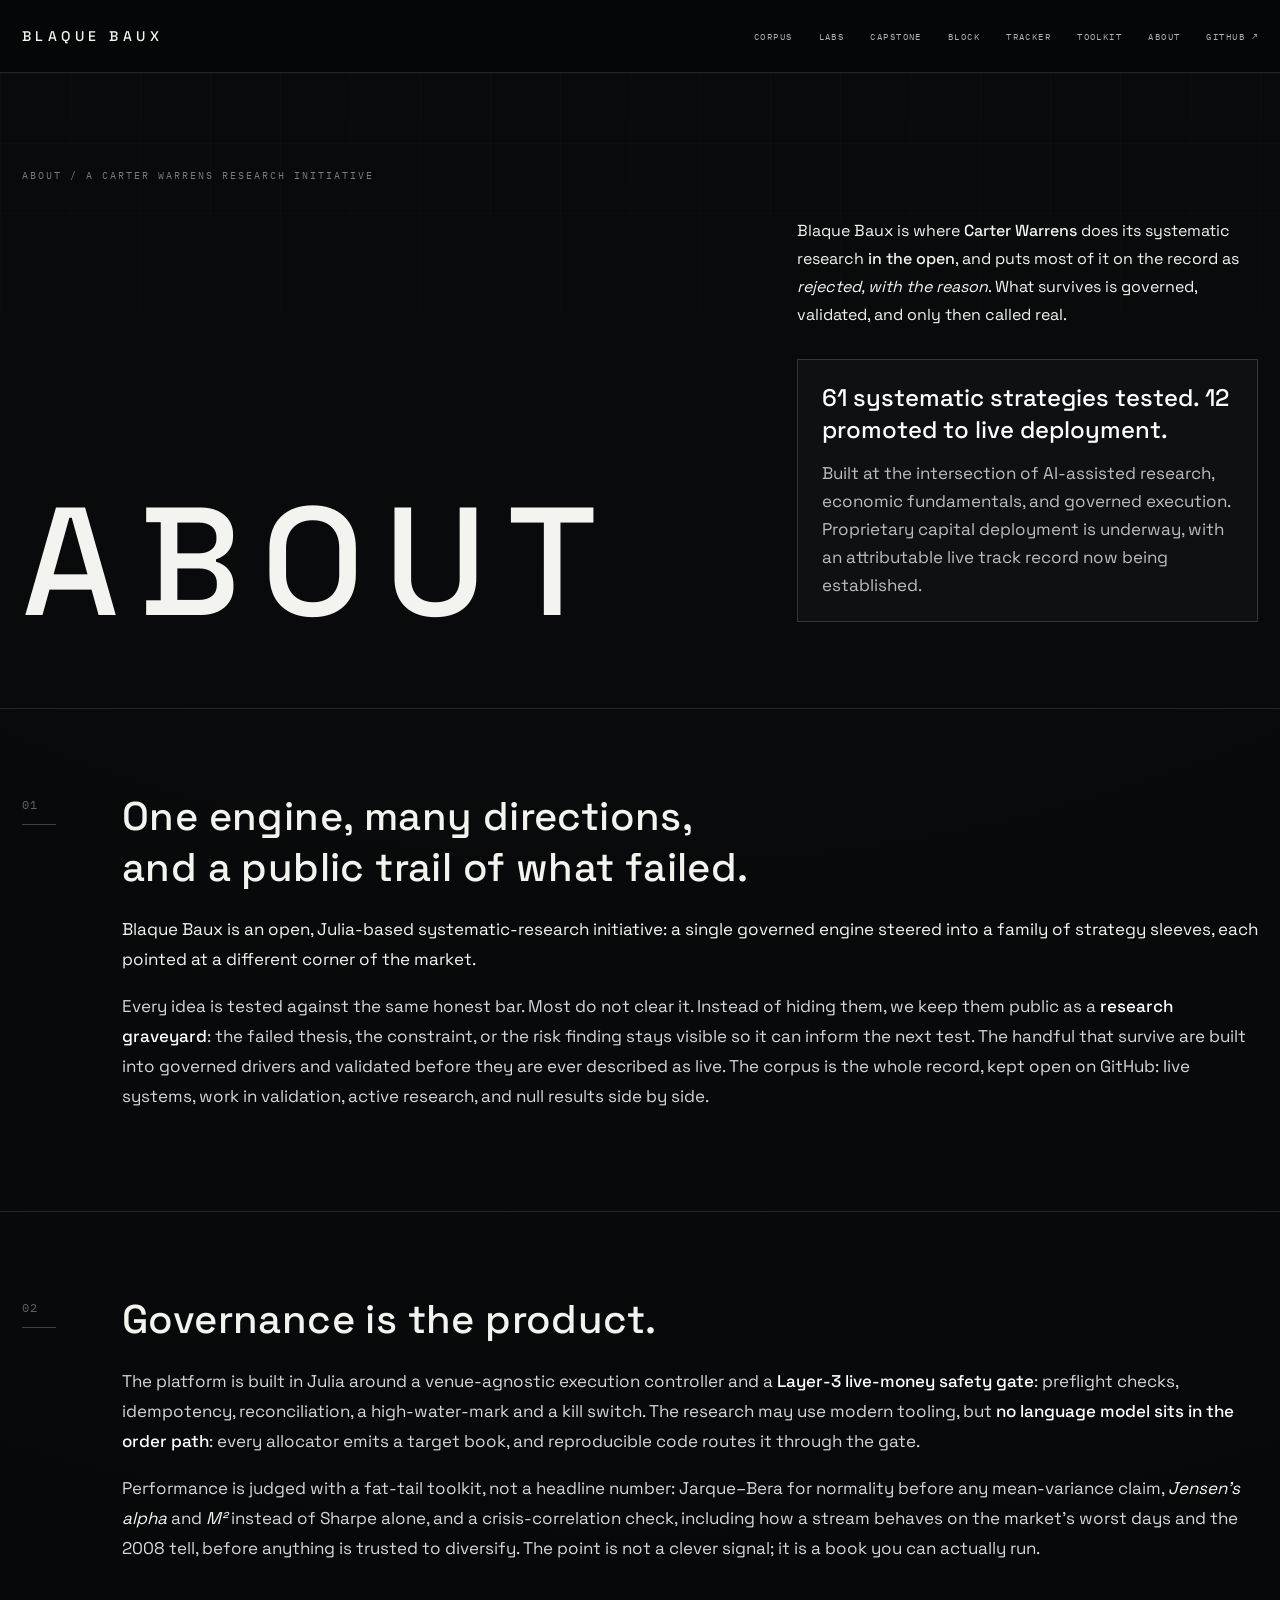
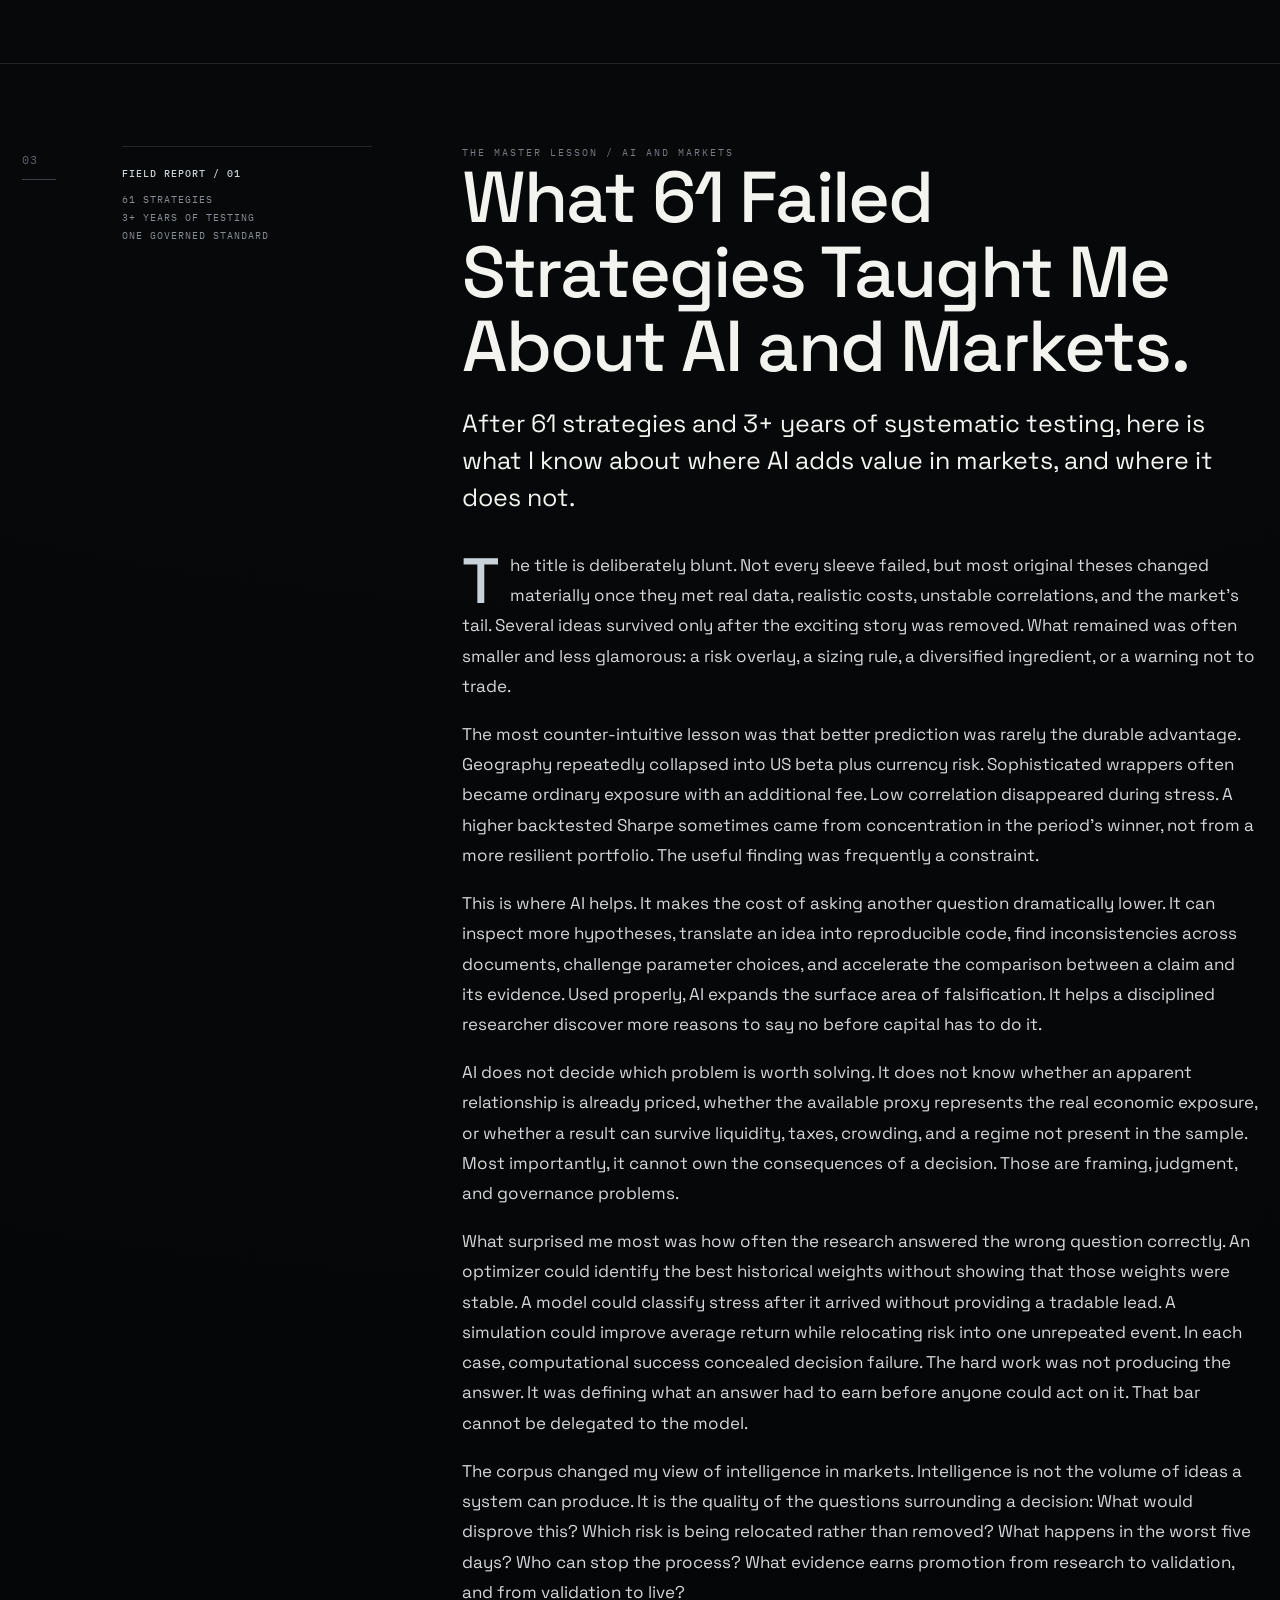
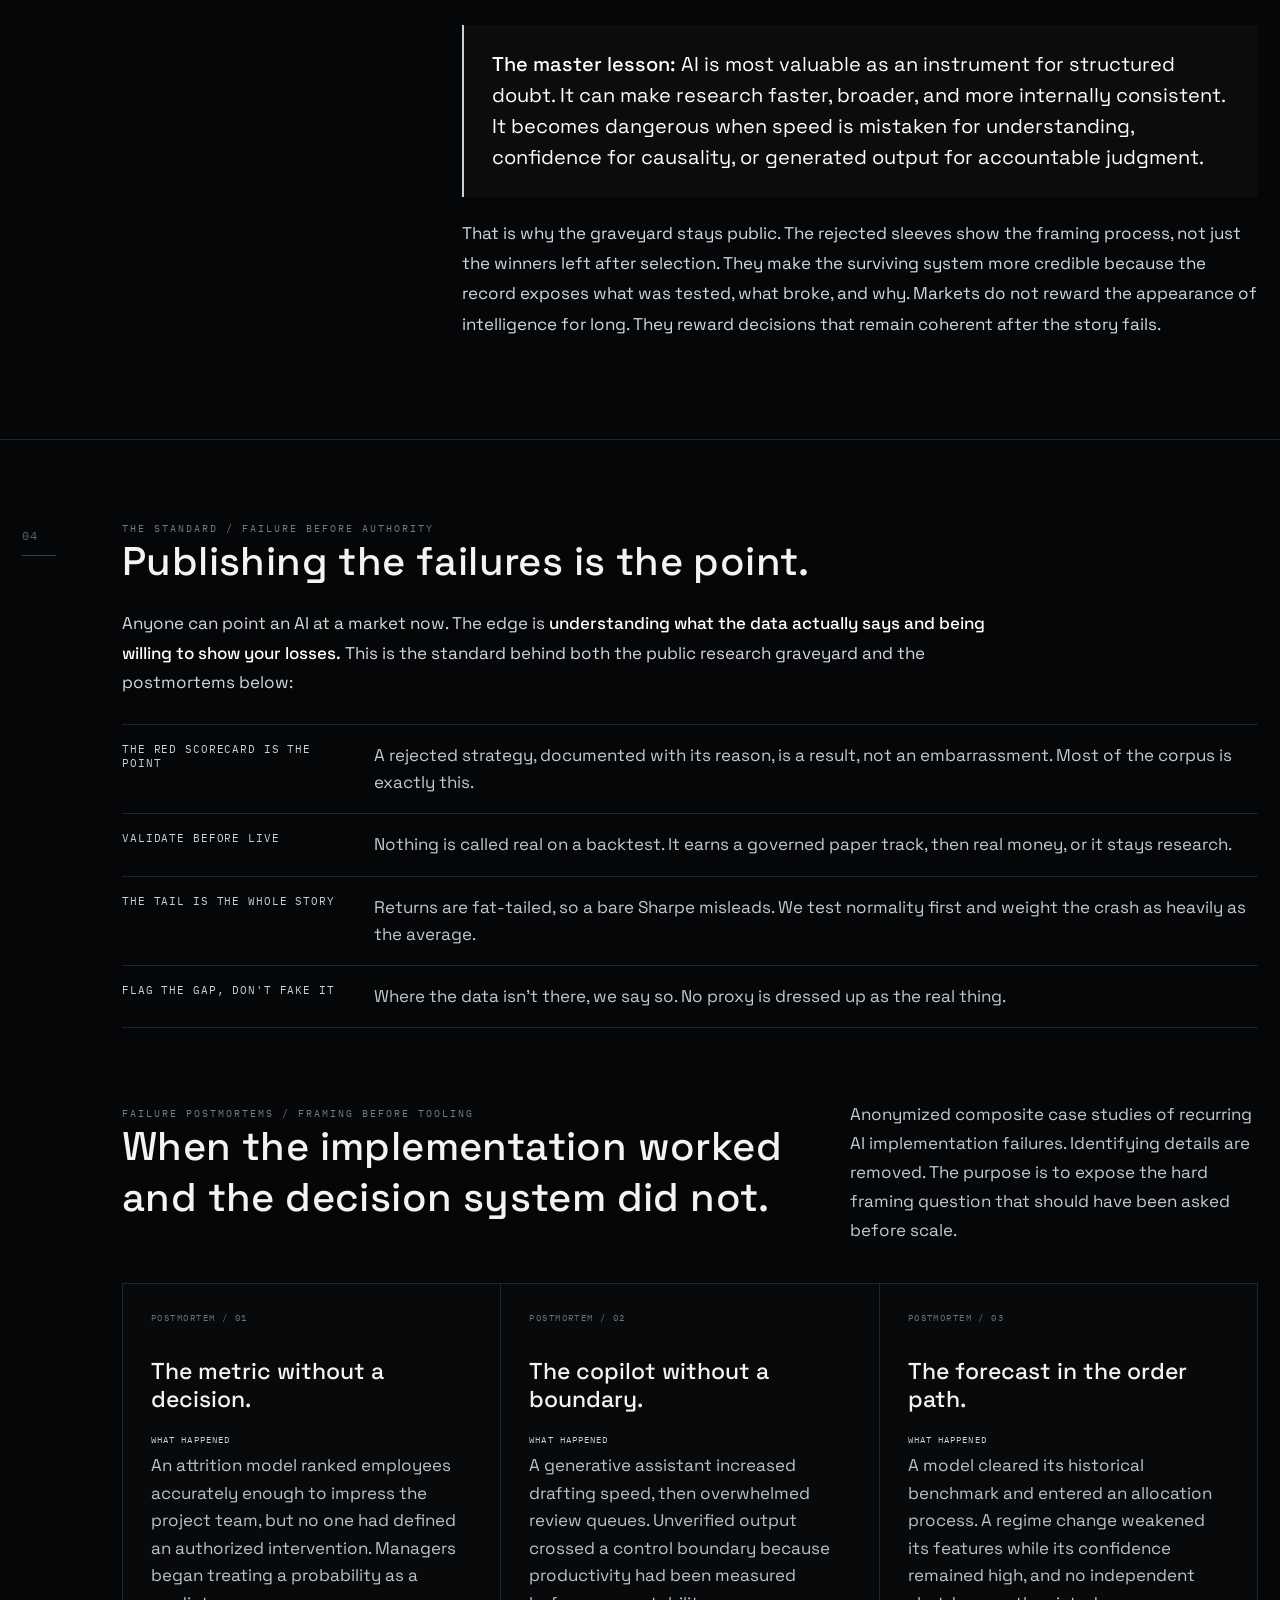
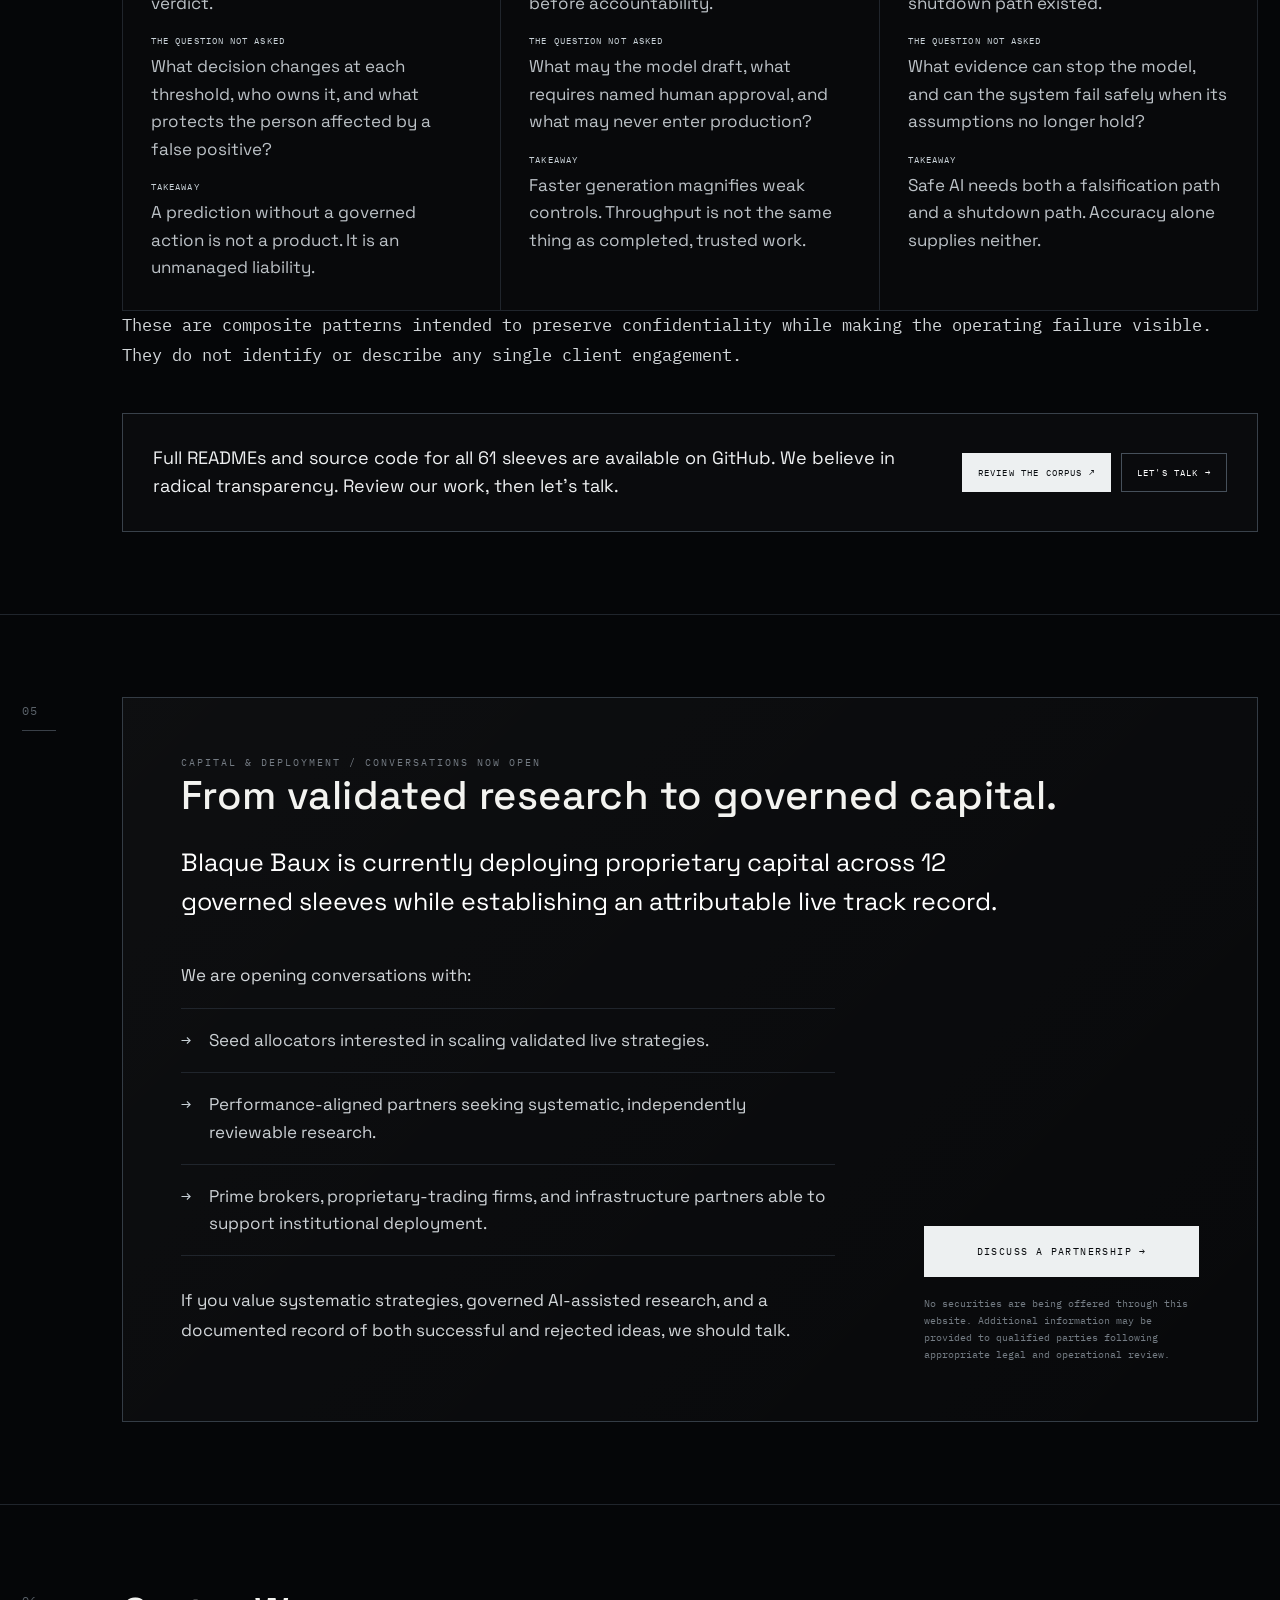
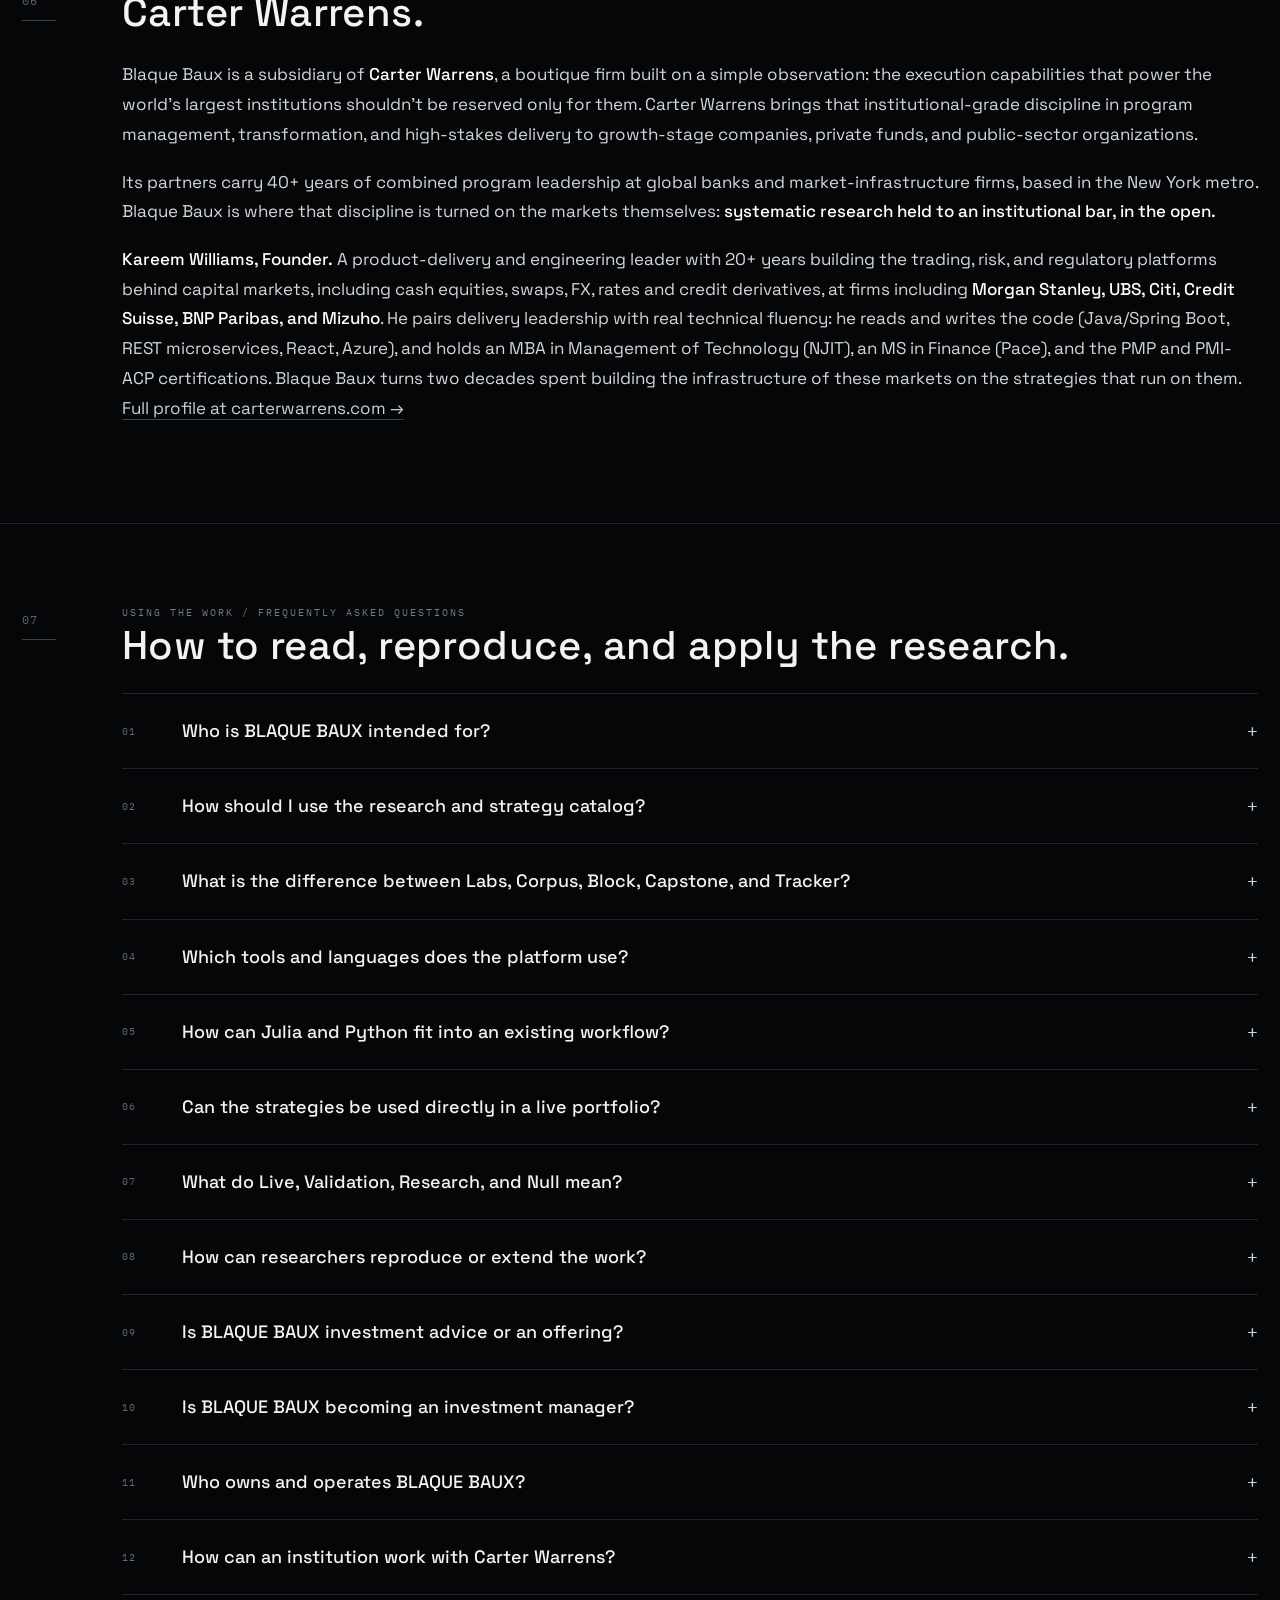
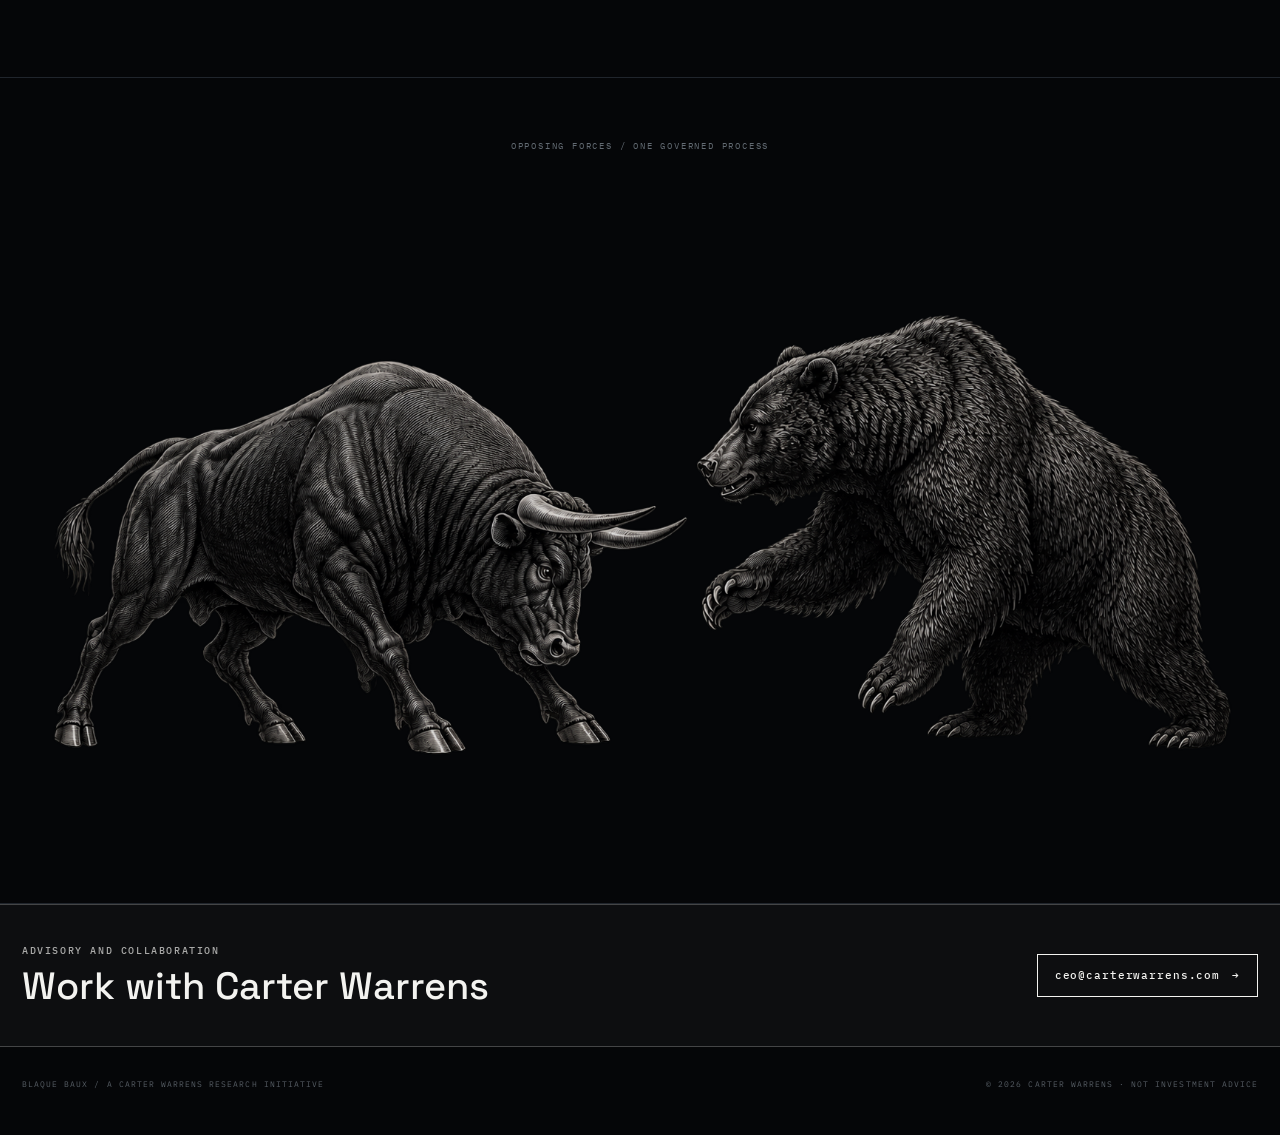
==== about/index.html @ e94e5d99 "toolkit: dedicated /toolkit/ page + nav, sitemap, llms entry Gives the governed validation toolkit a" ====
<!doctype html>
<html lang="en">
<head>
<meta charset="utf-8">
<meta name="viewport" content="width=device-width, initial-scale=1">
<title>About BLAQUE BAUX: Carter Warrens</title>
<link rel="canonical" href="https://www.blaquebaux.com/about/">
<link rel="icon" href="/favicon.svg" type="image/svg+xml">
<meta name="description" content="Blaque Baux is Carter Warrens' open systematic-research initiative: 61 strategies tested, 12 promoted to live deployment, governed execution, and public failure analysis.">
<meta name="author" content="Carter Warrens">
<meta property="og:title" content="About BLAQUE BAUX: Carter Warrens">
<meta property="og:description" content="Open systematic research, governed execution, and the discipline of publishing what didn't work.">
<meta property="og:type" content="website">
<meta property="og:url" content="https://www.blaquebaux.com/about/">
<meta property="og:image" content="https://www.blaquebaux.com/assets/blaque-baux-social.png">
<meta name="theme-color" content="#050608">
<script type="application/ld+json">
{
  "@context": "https://schema.org",
  "@type": "FAQPage",
  "mainEntity": [
    {
      "@type": "Question",
      "name": "Who is BLAQUE BAUX intended for?",
      "acceptedAnswer": {"@type": "Answer", "text": "BLAQUE BAUX is built for researchers, quantitative developers, portfolio and risk professionals, students, family offices, asset managers, private-equity teams, hedge funds, and serious independent investors who want to study how systematic strategies are constructed, tested, rejected, governed, and monitored."}
    },
    {
      "@type": "Question",
      "name": "How should I use the research and strategy catalog?",
      "acceptedAnswer": {"@type": "Answer", "text": "Use the site as a research map rather than a menu of trade recommendations. Begin with the thesis and assumptions, inspect the implementation and evidence, review the risk and failure conditions, and reproduce the result independently before adapting anything to your own constraints."}
    },
    {
      "@type": "Question",
      "name": "What is the difference between Labs, Corpus, Block, Capstone, and Tracker?",
      "acceptedAnswer": {"@type": "Answer", "text": "Labs presents interactive studies. Corpus is the complete research record, including live, validation, active research, and null results. Block is the derivatives strategy reference. Capstone studies portfolio construction and variations above the individual sleeves. Tracker shows simulated sleeve performance against relevant benchmarks."}
    },
    {
      "@type": "Question",
      "name": "Which tools and languages does the platform use?",
      "acceptedAnswer": {"@type": "Answer", "text": "Julia is the primary research and governed-execution language. Python is used where its data, automation, or integration ecosystem is useful. The governing principle is reproducibility and clear interfaces, not loyalty to a language."}
    },
    {
      "@type": "Question",
      "name": "How can Julia and Python fit into an existing workflow?",
      "acceptedAnswer": {"@type": "Answer", "text": "Teams can use Python for data preparation, notebooks, orchestration, and established analytics while using Julia for research components, simulation, optimization, and controlled execution. Exchange data through explicit files, tables, APIs, or other versioned interfaces so each stage can be tested and reproduced independently."}
    },
    {
      "@type": "Question",
      "name": "Can the strategies be used directly in a live portfolio?",
      "acceptedAnswer": {"@type": "Answer", "text": "No strategy on the site should be copied directly into a live portfolio. The material is educational research, not individualized investment advice. Users must independently validate data, assumptions, costs, liquidity, tax treatment, legal constraints, implementation details, and suitability for their own objectives and risk limits."}
    },
    {
      "@type": "Question",
      "name": "What do Live, Validation, Research, and Null mean?",
      "acceptedAnswer": {"@type": "Answer", "text": "Live identifies work that has passed the project's governance requirements and is being tracked under its stated operating conditions. Validation identifies candidates under further observation. Research identifies active investigations. Null is the public graveyard for ideas that failed, lacked sufficient evidence, or were rejected for risk or implementation reasons."}
    },
    {
      "@type": "Question",
      "name": "How can researchers reproduce or extend the work?",
      "acceptedAnswer": {"@type": "Answer", "text": "Start with the linked repository and its documentation. Preserve the original assumptions and baseline before changing parameters, data, or portfolio rules. Record each change, test it out of sample where possible, and evaluate tail behavior, implementation costs, and failure conditions rather than relying on a single headline metric."}
    },
    {
      "@type": "Question",
      "name": "Is BLAQUE BAUX investment advice or an offering?",
      "acceptedAnswer": {"@type": "Answer", "text": "No. The public site provides research, software, and documented analysis. It does not provide individualized investment advice or constitute an offer to sell securities. Any future investment relationship would be established separately through the appropriate legal, regulatory, and operational framework."}
    },
    {
      "@type": "Question",
      "name": "Is BLAQUE BAUX becoming an investment manager?",
      "acceptedAnswer": {"@type": "Answer", "text": "BLAQUE BAUX is currently deploying proprietary capital across governed strategies and developing an attributable live track record. We intend to explore external-capital and performance-aligned partnerships once the appropriate investment structure, controls, service providers, and regulatory framework are in place. Qualified allocators and institutional partners are invited to begin a conversation."}
    },
    {
      "@type": "Question",
      "name": "Who owns and operates BLAQUE BAUX?",
      "acceptedAnswer": {"@type": "Answer", "text": "BLAQUE BAUX is a Carter Warrens research initiative founded by Kareem Williams. Carter Warrens provides the program-management, governance, transformation, and execution discipline behind the work."}
    },
    {
      "@type": "Question",
      "name": "How can an institution work with Carter Warrens?",
      "acceptedAnswer": {"@type": "Answer", "text": "Carter Warrens works with organizations that need help structuring research, governance, delivery, risk controls, or technical operating models. Contact ceo@carterwarrens.com to discuss an advisory or collaboration need."}
    }
  ]
}
</script>
<script type="application/ld+json">
{
  "@context": "https://schema.org",
  "@type": "Article",
  "headline": "What 61 Failed Strategies Taught Me About AI and Markets",
  "description": "A field report on where AI adds value in systematic markets research, where it does not, and why governed falsification matters more than prediction.",
  "author": {"@type": "Person", "name": "Kareem Williams"},
  "publisher": {"@type": "Organization", "name": "Carter Warrens", "url": "https://www.carterwarrens.com"},
  "isPartOf": {"@type": "WebPage", "url": "https://www.blaquebaux.com/about/"},
  "about": ["artificial intelligence", "systematic investing", "quantitative research", "model governance", "decision-making"],
  "inLanguage": "en-US"
}
</script>
<style>
@import url('https://fonts.googleapis.com/css2?family=Space+Grotesk:wght@400;500;600&family=IBM+Plex+Mono:wght@300;400;500&display=swap');
:root{--bg:#050608;--panel:#0a0d11;--fg:#f3f3f0;--muted:#9aa0a6;--dim:#747b83;--line:#20252c;--line2:#12161b;--accent:#c9d2d8}
*{box-sizing:border-box}html{scroll-behavior:smooth}
body{margin:0;background:radial-gradient(circle at 50% -8%,rgba(255,255,255,.025),transparent 40%),var(--bg);color:var(--fg);font-family:"Space Grotesk",system-ui,sans-serif;-webkit-font-smoothing:antialiased}
a{color:inherit;text-decoration:none}
.shell{width:min(1480px,calc(100% - 44px));margin:auto}
.mono{font-family:"IBM Plex Mono",monospace}
.micro{font:10px/1.4 "IBM Plex Mono",monospace;letter-spacing:.2em;text-transform:uppercase;color:var(--dim)}

nav{position:sticky;top:0;z-index:30;background:rgba(5,6,8,.86);backdrop-filter:blur(14px);border-bottom:1px solid var(--line)}
.nav{height:72px;display:flex;align-items:center;justify-content:space-between}
.brand{font-size:14px;letter-spacing:.32em;font-weight:500}
.links{display:flex;gap:26px;font:9px "IBM Plex Mono";letter-spacing:.16em;text-transform:uppercase;color:#aeb3b8}
.links a:hover{color:#fff}

.hero{padding:96px 0 82px;border-bottom:1px solid var(--line);position:relative;overflow:hidden}
.hero:before{content:"";position:absolute;inset:0;background:linear-gradient(rgba(255,255,255,.02) 1px,transparent 1px),linear-gradient(90deg,rgba(255,255,255,.02) 1px,transparent 1px);background-size:70px 70px;mask-image:linear-gradient(black,transparent 75%)}
.hero .shell{position:relative}
.hero-grid{display:grid;grid-template-columns:minmax(500px,1.05fr) minmax(400px,.72fr);gap:clamp(48px,8vw,130px);align-items:end;margin-top:34px}
.hero h1{font-size:clamp(62px,12vw,168px);line-height:.82;letter-spacing:.13em;margin:0;font-weight:500}
.hero-copy{padding-bottom:4px}
.stand{max-width:60ch;margin:0;font-size:clamp(17px,2.2vw,21px);line-height:1.6;color:var(--fg)}
.stand b{font-weight:500}
.deployment-proof{margin-top:30px;padding:22px 24px;border:1px solid #303740;background:rgba(255,255,255,.025);display:grid;gap:12px}
.deployment-proof strong{font-size:clamp(18px,2vw,24px);line-height:1.35;font-weight:500;color:#fff}
.deployment-proof span{font-size:17px;line-height:1.65;color:#b8bec3}

.section{border-bottom:1px solid var(--line);padding:82px 0}
.section-grid{display:grid;grid-template-columns:64px minmax(0,1fr);gap:36px}
.idx{font:12px "IBM Plex Mono";letter-spacing:.1em;color:#5b626a;padding-top:6px}
.idx:after{content:"";display:block;width:34px;height:1px;background:#3a4048;margin-top:12px}
.section h2{margin:0 0 22px;font-size:clamp(26px,3.4vw,40px);font-weight:500;letter-spacing:.01em;text-wrap:balance}
.body{width:100%;max-width:none}
.body p{margin:0 0 1.05em;font-size:17px;line-height:1.75;color:#d3d7da}
.body p.lead{font-size:19px;color:var(--fg)}
.body strong{color:#fff;font-weight:500}
.body em{color:var(--fg);font-style:italic}

.essay-layout{display:grid;grid-template-columns:minmax(180px,250px) minmax(0,900px);gap:clamp(38px,7vw,110px);align-items:start}
.essay-rail{border-top:1px solid var(--line);padding-top:18px;color:#858c93;font:10px/1.8 "IBM Plex Mono",monospace;letter-spacing:.1em;text-transform:uppercase}
.essay-rail strong{display:block;margin-bottom:8px;color:var(--accent);font-weight:500}
.essay-title{max-width:22ch;font-size:clamp(38px,6vw,72px)!important;line-height:1.03;letter-spacing:-.025em!important;text-wrap:balance}
.essay-deck{max-width:48ch;margin:0 0 34px!important;color:var(--fg)!important;font-size:clamp(19px,2.2vw,25px)!important;line-height:1.48!important}
.essay-copy{max-width:78ch}
.essay-copy p{font-size:17px;line-height:1.78}
.essay-copy p:first-child:first-letter{float:left;margin:7px 10px 0 0;color:var(--accent);font-size:64px;line-height:.75;font-weight:500}
.master-lesson{margin:34px 0;padding:24px 28px;border-left:2px solid var(--accent);background:rgba(255,255,255,.025);font-size:20px!important;line-height:1.55!important;color:#fff!important}

.failure-standard{margin-bottom:72px}
.failure-standard>p{max-width:900px}
.postmortem-intro{display:grid;grid-template-columns:minmax(0,1.25fr) minmax(240px,.75fr);gap:48px;align-items:end;margin-bottom:38px}
.postmortem-intro p{margin:0;color:#c5cacf;font-size:17px;line-height:1.7}
.case-grid{display:grid;grid-template-columns:repeat(3,minmax(0,1fr));border-top:1px solid var(--line);border-left:1px solid var(--line)}
.case{min-height:100%;padding:28px;border-right:1px solid var(--line);border-bottom:1px solid var(--line);background:rgba(255,255,255,.012)}
.case-num{display:block;margin-bottom:34px;color:#69717a;font:9px "IBM Plex Mono",monospace;letter-spacing:.16em;text-transform:uppercase}
.case h3{margin:0 0 20px;font-size:23px;line-height:1.25;font-weight:500}
.case dl{margin:0}.case dt{margin-top:18px;color:var(--accent);font:9px "IBM Plex Mono",monospace;letter-spacing:.12em;text-transform:uppercase}.case dd{margin:7px 0 0;color:#bcc2c7;font-size:17px;line-height:1.62}
.case-note{margin-top:24px;color:#747c84;font:10px/1.7 "IBM Plex Mono",monospace;letter-spacing:.04em}
.transparency{margin-top:42px;padding:30px;border:1px solid #39414a;display:flex;align-items:center;justify-content:space-between;gap:30px;background:rgba(255,255,255,.018)}
.transparency p{max-width:760px;margin:0!important;color:#eef0f1!important;font-size:18px!important;line-height:1.6!important}
.transparency-actions{display:flex;gap:10px;flex:0 0 auto}.transparency a{border:1px solid #46505a;padding:13px 15px;color:#fff;font:9px "IBM Plex Mono",monospace;letter-spacing:.13em;text-transform:uppercase}.transparency a:first-child{background:#edf0f1;color:#0a0d11;border-color:#edf0f1}

.capital-panel{border:1px solid #343c45;background:linear-gradient(135deg,rgba(255,255,255,.035),rgba(255,255,255,.012));padding:clamp(28px,5vw,58px)}
.capital-lead{max-width:860px;font-size:clamp(19px,2.2vw,25px)!important;line-height:1.55!important;color:#fff!important}
.capital-grid{display:grid;grid-template-columns:minmax(0,1fr) minmax(250px,.42fr);gap:clamp(36px,7vw,110px);align-items:end;margin-top:40px}
.capital-list{list-style:none;margin:0;padding:0;border-top:1px solid var(--line)}
.capital-list li{position:relative;padding:18px 0 18px 28px;border-bottom:1px solid var(--line);color:#cbd0d4;font-size:17px;line-height:1.6}
.capital-list li:before{content:"→";position:absolute;left:0;color:var(--accent);font-family:"IBM Plex Mono",monospace}
.capital-cta{display:block;padding:18px 20px;border:1px solid #edf0f1;background:#edf0f1;color:#080a0d;text-align:center;font:10px "IBM Plex Mono",monospace;letter-spacing:.14em;text-transform:uppercase}
.capital-note{margin:18px 0 0!important;color:#747c84!important;font:10px/1.7 "IBM Plex Mono",monospace!important;letter-spacing:.03em}

.tenets{list-style:none;margin:26px 0 0;padding:0;display:grid;gap:0;border-top:1px solid var(--line)}
.tenets li{padding:17px 0;border-bottom:1px solid var(--line);display:grid;grid-template-columns:230px 1fr;gap:22px}
.tenets b{font:11px "IBM Plex Mono";letter-spacing:.08em;text-transform:uppercase;color:var(--accent)}
.tenets span{color:#c3c8cc;font-size:17px;line-height:1.6}
@media(max-width:640px){.tenets li{grid-template-columns:1fr;gap:6px}}

.fill{display:block;border:1px dashed #3d454d;background:rgba(255,255,255,.02);color:var(--dim);padding:16px 18px;margin:6px 0 14px;font:11px/1.7 "IBM Plex Mono";letter-spacing:.04em}
.fill b{color:var(--accent)}

.faq{border-top:1px solid var(--line)}
.faq details{border-bottom:1px solid var(--line)}
.faq summary{list-style:none;display:grid;grid-template-columns:42px minmax(0,1fr) 28px;gap:18px;align-items:center;padding:24px 0;cursor:pointer;color:var(--fg);font-size:18px;font-weight:500;line-height:1.45}
.faq summary::-webkit-details-marker{display:none}
.faq-num{font:10px "IBM Plex Mono",monospace;letter-spacing:.12em;color:#626a72}
.faq-mark{font:18px/1 "IBM Plex Mono",monospace;color:var(--accent);text-align:right;transition:transform .2s ease}
.faq details[open] .faq-mark{transform:rotate(45deg)}
.faq-answer{max-width:94ch;margin:0 0 26px 60px;color:#c3c8cc;font-size:17px;line-height:1.75}
.faq-answer a{color:var(--fg);border-bottom:1px solid #3a4248}

.market-duel{margin:0;border-bottom:1px solid var(--line);background:var(--bg);overflow:hidden}
.market-duel-inner{width:min(1600px,100%);margin:auto;padding:62px 22px 34px}
.market-duel-label{margin-bottom:22px;text-align:center;color:#626a72;font:9px "IBM Plex Mono",monospace;letter-spacing:.2em;text-transform:uppercase}
.market-duel img{display:block;width:100%;height:auto;opacity:.88}

footer{padding:32px 0 46px}
.foot{display:flex;justify-content:space-between;gap:24px;color:#565d64;font:8px "IBM Plex Mono";letter-spacing:.13em;text-transform:uppercase}
@media(max-width:1000px){.hero-grid{grid-template-columns:1fr;gap:34px;align-items:start}.hero h1{font-size:clamp(62px,18vw,150px)}.hero-copy{max-width:760px}}
@media(max-width:900px){.essay-layout{grid-template-columns:1fr;gap:26px}.essay-rail{max-width:360px}.case-grid{grid-template-columns:1fr}.postmortem-intro{grid-template-columns:1fr;gap:16px}.transparency{align-items:flex-start;flex-direction:column}.transparency-actions{flex-wrap:wrap}.capital-grid{grid-template-columns:1fr}.capital-cta{max-width:360px}}
@media(max-width:760px){.shell{width:min(100% - 24px,1480px)}.links{gap:12px}.links a{display:none}.links a:nth-child(2),.links a:nth-child(3),.links a:nth-child(4),.links a:last-child{display:block}.hero{padding:72px 0 62px}.hero-grid{margin-top:24px;gap:30px}.hero h1{font-size:clamp(58px,20vw,104px);letter-spacing:.1em}.section{padding:58px 0}.section-grid{grid-template-columns:1fr;gap:14px}.idx{padding-top:0}.deployment-proof{margin-top:26px;padding:20px}.deployment-proof span,.body p,.essay-copy p,.postmortem-intro p,.case dd,.capital-list li,.tenets span,.faq-answer{font-size:16px}.master-lesson{padding:20px;font-size:18px!important}.failure-standard{margin-bottom:52px}.case{padding:24px}.transparency{padding:22px}.transparency-actions{width:100%;display:grid}.transparency a{text-align:center}.capital-panel{padding:24px}.capital-grid{margin-top:28px}.capital-cta{max-width:none}.faq summary{grid-template-columns:30px minmax(0,1fr) 20px;gap:10px;padding:20px 0;font-size:16px}.faq-answer{margin:0 0 22px 40px}.market-duel-inner{padding:46px 12px 28px}.market-duel-label{font-size:8px;letter-spacing:.14em}.foot{display:block;line-height:2.1}}
</style>
<link rel="stylesheet" href="../assets/site-wide.css">
</head>
<body>

<nav><div class="shell nav"><a class="brand" href="/">BLAQUE BAUX</a><div class="links"><a href="/corpus/">Corpus</a><a href="/labs/">Labs</a><a href="/capstone/">Capstone</a><a href="/block/">Block</a><a href="/tracker/">Tracker</a><a href="/toolkit/">Toolkit</a><a href="/about/">About</a><a href="https://github.com/blaquebaux" target="_blank" rel="noopener">GitHub ↗</a></div></div></nav>

<header class="hero"><div class="shell">
  <div class="micro">About / a Carter Warrens research initiative</div>
  <div class="hero-grid">
    <h1>ABOUT</h1>
    <div class="hero-copy">
      <p class="stand">Blaque Baux is where <b>Carter Warrens</b> does its systematic research <b>in the open</b>,
      and puts most of it on the record as <em>rejected, with the reason</em>. What survives is governed, validated,
      and only then called real.</p>
      <div class="deployment-proof">
        <strong>61 systematic strategies tested. 12 promoted to live deployment.</strong>
        <span>Built at the intersection of AI-assisted research, economic fundamentals, and governed execution. Proprietary capital deployment is underway, with an attributable live track record now being established.</span>
      </div>
    </div>
  </div>
</div></header>

<section class="section"><div class="shell section-grid">
  <div class="idx">01</div>
  <div class="body">
    <h2>One engine, many directions, and a public trail of what failed.</h2>
    <p class="lead">Blaque Baux is an open, Julia-based systematic-research initiative: a single governed engine
    steered into a family of strategy sleeves, each pointed at a different corner of the market.</p>
    <p>Every idea is tested against the same honest bar. Most do not clear it. Instead of hiding them, we
    keep them public as a <strong>research graveyard</strong>: the failed thesis, the constraint, or the risk
    finding stays visible so it can inform the next test. The handful that survive are built into governed
    drivers and validated before they are ever described as live. The corpus is the whole record, kept open on
    GitHub: live systems, work in validation, active research, and null results side by side.</p>
  </div>
</div></section>

<section class="section"><div class="shell section-grid">
  <div class="idx">02</div>
  <div class="body">
    <h2>Governance is the product.</h2>
    <p>The platform is built in Julia around a venue-agnostic execution controller and a <strong>Layer-3
    live-money safety gate</strong>: preflight checks, idempotency, reconciliation, a high-water-mark and a
    kill switch. The research may use modern tooling, but <strong>no language model sits in the order path</strong>:
    every allocator emits a target book, and reproducible code routes it through the gate.</p>
    <p>Performance is judged with a fat-tail toolkit, not a headline number: Jarque–Bera for normality before
    any mean-variance claim, <em>Jensen's alpha</em> and <em>M²</em> instead of Sharpe alone, and a
    crisis-correlation check, including how a stream behaves on the market's worst days and the 2008 tell, before anything
    is trusted to diversify. The point is not a clever signal; it is a book you can actually run.</p>
  </div>
</div></section>

<section class="section"><div class="shell section-grid">
  <div class="idx">03</div>
  <article class="body" id="field-report">
    <div class="essay-layout">
      <aside class="essay-rail">
        <strong>Field report / 01</strong>
        61 strategies<br>
        3+ years of testing<br>
        One governed standard
      </aside>
      <div>
        <div class="micro">The master lesson / AI and markets</div>
        <h2 class="essay-title">What 61 Failed Strategies Taught Me About AI and Markets.</h2>
        <p class="essay-deck">After 61 strategies and 3+ years of systematic testing, here is what I know about where AI adds value in markets, and where it does not.</p>
        <div class="essay-copy">
          <p>The title is deliberately blunt. Not every sleeve failed, but most original theses changed materially once they met real data, realistic costs, unstable correlations, and the market's tail. Several ideas survived only after the exciting story was removed. What remained was often smaller and less glamorous: a risk overlay, a sizing rule, a diversified ingredient, or a warning not to trade.</p>

          <p>The most counter-intuitive lesson was that better prediction was rarely the durable advantage. Geography repeatedly collapsed into US beta plus currency risk. Sophisticated wrappers often became ordinary exposure with an additional fee. Low correlation disappeared during stress. A higher backtested Sharpe sometimes came from concentration in the period's winner, not from a more resilient portfolio. The useful finding was frequently a constraint.</p>

          <p>This is where AI helps. It makes the cost of asking another question dramatically lower. It can inspect more hypotheses, translate an idea into reproducible code, find inconsistencies across documents, challenge parameter choices, and accelerate the comparison between a claim and its evidence. Used properly, AI expands the surface area of falsification. It helps a disciplined researcher discover more reasons to say no before capital has to do it.</p>

          <p>AI does not decide which problem is worth solving. It does not know whether an apparent relationship is already priced, whether the available proxy represents the real economic exposure, or whether a result can survive liquidity, taxes, crowding, and a regime not present in the sample. Most importantly, it cannot own the consequences of a decision. Those are framing, judgment, and governance problems.</p>

          <p>What surprised me most was how often the research answered the wrong question correctly. An optimizer could identify the best historical weights without showing that those weights were stable. A model could classify stress after it arrived without providing a tradable lead. A simulation could improve average return while relocating risk into one unrepeated event. In each case, computational success concealed decision failure. The hard work was not producing the answer. It was defining what an answer had to earn before anyone could act on it. That bar cannot be delegated to the model.</p>

          <p>The corpus changed my view of intelligence in markets. Intelligence is not the volume of ideas a system can produce. It is the quality of the questions surrounding a decision: What would disprove this? Which risk is being relocated rather than removed? What happens in the worst five days? Who can stop the process? What evidence earns promotion from research to validation, and from validation to live?</p>

          <p class="master-lesson"><strong>The master lesson:</strong> AI is most valuable as an instrument for structured doubt. It can make research faster, broader, and more internally consistent. It becomes dangerous when speed is mistaken for understanding, confidence for causality, or generated output for accountable judgment.</p>

          <p>That is why the graveyard stays public. The rejected sleeves show the framing process, not just the winners left after selection. They make the surviving system more credible because the record exposes what was tested, what broke, and why. Markets do not reward the appearance of intelligence for long. They reward decisions that remain coherent after the story fails.</p>
        </div>
      </div>
    </div>
  </article>
</div></section>

<section class="section"><div class="shell section-grid">
  <div class="idx">04</div>
  <div class="body" id="failure-postmortems">
    <div class="failure-standard">
      <div class="micro">The standard / failure before authority</div>
      <h2>Publishing the failures is the point.</h2>
      <p>Anyone can point an AI at a market now. The edge is <strong>understanding what the data actually says and being willing to show your losses.</strong> This is the standard behind both the public research graveyard and the postmortems below:</p>
      <ul class="tenets">
        <li><b>The red scorecard is the point</b><span>A rejected strategy, documented with its reason, is a result, not an embarrassment. Most of the corpus is exactly this.</span></li>
        <li><b>Validate before live</b><span>Nothing is called real on a backtest. It earns a governed paper track, then real money, or it stays research.</span></li>
        <li><b>The tail is the whole story</b><span>Returns are fat-tailed, so a bare Sharpe misleads. We test normality first and weight the crash as heavily as the average.</span></li>
        <li><b>Flag the gap, don't fake it</b><span>Where the data isn't there, we say so. No proxy is dressed up as the real thing.</span></li>
      </ul>
    </div>

    <div class="postmortem-intro">
      <div>
        <div class="micro">Failure Postmortems / framing before tooling</div>
        <h2>When the implementation worked and the decision system did not.</h2>
      </div>
      <p>Anonymized composite case studies of recurring AI implementation failures. Identifying details are removed. The purpose is to expose the hard framing question that should have been asked before scale.</p>
    </div>

    <div class="case-grid">
      <article class="case">
        <span class="case-num">Postmortem / 01</span>
        <h3>The metric without a decision.</h3>
        <dl>
          <dt>What happened</dt>
          <dd>An attrition model ranked employees accurately enough to impress the project team, but no one had defined an authorized intervention. Managers began treating a probability as a verdict.</dd>
          <dt>The question not asked</dt>
          <dd>What decision changes at each threshold, who owns it, and what protects the person affected by a false positive?</dd>
          <dt>Takeaway</dt>
          <dd>A prediction without a governed action is not a product. It is an unmanaged liability.</dd>
        </dl>
      </article>

      <article class="case">
        <span class="case-num">Postmortem / 02</span>
        <h3>The copilot without a boundary.</h3>
        <dl>
          <dt>What happened</dt>
          <dd>A generative assistant increased drafting speed, then overwhelmed review queues. Unverified output crossed a control boundary because productivity had been measured before accountability.</dd>
          <dt>The question not asked</dt>
          <dd>What may the model draft, what requires named human approval, and what may never enter production?</dd>
          <dt>Takeaway</dt>
          <dd>Faster generation magnifies weak controls. Throughput is not the same thing as completed, trusted work.</dd>
        </dl>
      </article>

      <article class="case">
        <span class="case-num">Postmortem / 03</span>
        <h3>The forecast in the order path.</h3>
        <dl>
          <dt>What happened</dt>
          <dd>A model cleared its historical benchmark and entered an allocation process. A regime change weakened its features while its confidence remained high, and no independent shutdown path existed.</dd>
          <dt>The question not asked</dt>
          <dd>What evidence can stop the model, and can the system fail safely when its assumptions no longer hold?</dd>
          <dt>Takeaway</dt>
          <dd>Safe AI needs both a falsification path and a shutdown path. Accuracy alone supplies neither.</dd>
        </dl>
      </article>
    </div>

    <p class="case-note">These are composite patterns intended to preserve confidentiality while making the operating failure visible. They do not identify or describe any single client engagement.</p>

    <div class="transparency">
      <p>Full READMEs and source code for all 61 sleeves are available on GitHub. We believe in radical transparency. Review our work, then let's talk.</p>
      <div class="transparency-actions">
        <a href="https://github.com/orgs/blaquebaux/repositories" target="_blank" rel="noopener">Review the corpus ↗</a>
        <a href="mailto:ceo@carterwarrens.com">Let's talk →</a>
      </div>
    </div>
  </div>
</div></section>

<section class="section"><div class="shell section-grid">
  <div class="idx">05</div>
  <div class="body">
    <div class="capital-panel">
      <div class="micro">Capital &amp; deployment / conversations now open</div>
      <h2>From validated research to governed capital.</h2>
      <p class="capital-lead">Blaque Baux is currently deploying proprietary capital across 12 governed sleeves while establishing an attributable live track record.</p>
      <div class="capital-grid">
        <div>
          <p>We are opening conversations with:</p>
          <ul class="capital-list">
            <li>Seed allocators interested in scaling validated live strategies.</li>
            <li>Performance-aligned partners seeking systematic, independently reviewable research.</li>
            <li>Prime brokers, proprietary-trading firms, and infrastructure partners able to support institutional deployment.</li>
          </ul>
          <p style="margin-top:30px">If you value systematic strategies, governed AI-assisted research, and a documented record of both successful and rejected ideas, we should talk.</p>
        </div>
        <div>
          <a class="capital-cta" href="mailto:ceo@carterwarrens.com?subject=Blaque%20Baux%20capital%20and%20deployment">Discuss a partnership →</a>
          <p class="capital-note">No securities are being offered through this website. Additional information may be provided to qualified parties following appropriate legal and operational review.</p>
        </div>
      </div>
    </div>
  </div>
</div></section>

<section class="section"><div class="shell section-grid">
  <div class="idx">06</div>
  <div class="body">
    <h2>Carter Warrens.</h2>
    <p>Blaque Baux is a subsidiary of <strong>Carter Warrens</strong>, a boutique firm built on a simple
    observation: the execution capabilities that power the world's largest institutions shouldn't be reserved
    only for them. Carter Warrens brings that institutional-grade discipline in program management, transformation,
    and high-stakes delivery to growth-stage companies, private funds, and public-sector organizations.</p>
    <p>Its partners carry 40+ years of combined program leadership at global banks and market-infrastructure
    firms, based in the New York metro. Blaque Baux is where that discipline is turned on the markets themselves:
    <strong>systematic research held to an institutional bar, in the open.</strong></p>
    <p><strong>Kareem Williams, Founder.</strong> A product-delivery and engineering leader with 20+ years
    building the trading, risk, and regulatory platforms behind capital markets, including cash equities, swaps, FX, rates
    and credit derivatives, at firms including <strong>Morgan Stanley, UBS, Citi, Credit Suisse, BNP Paribas, and
    Mizuho</strong>. He pairs delivery leadership with real technical fluency: he reads and writes the code
    (Java/Spring&nbsp;Boot, REST microservices, React, Azure), and holds an MBA in Management of Technology
    (NJIT), an MS in Finance (Pace), and the PMP and PMI-ACP certifications. Blaque Baux turns two decades spent
    building the infrastructure of these markets on the strategies that run on them.
    <a href="https://www.carterwarrens.com" target="_blank" rel="noopener" style="color:var(--accent);border-bottom:1px solid #3a424a">Full profile at carterwarrens.com →</a></p>
  </div>
</div></section>

<section class="section"><div class="shell section-grid">
  <div class="idx">07</div>
  <div class="body">
    <div class="micro">Using the work / frequently asked questions</div>
    <h2>How to read, reproduce, and apply the research.</h2>
    <div class="faq">
      <details>
        <summary><span class="faq-num">01</span><span>Who is BLAQUE BAUX intended for?</span><span class="faq-mark">+</span></summary>
        <div class="faq-answer">BLAQUE BAUX is built for researchers, quantitative developers, portfolio and risk professionals, students, family offices, asset managers, private-equity teams, hedge funds, and serious independent investors who want to study how systematic strategies are constructed, tested, rejected, governed, and monitored.</div>
      </details>
      <details>
        <summary><span class="faq-num">02</span><span>How should I use the research and strategy catalog?</span><span class="faq-mark">+</span></summary>
        <div class="faq-answer">Use the site as a research map rather than a menu of trade recommendations. Begin with the thesis and assumptions, inspect the implementation and evidence, review the risk and failure conditions, and reproduce the result independently before adapting anything to your own constraints.</div>
      </details>
      <details>
        <summary><span class="faq-num">03</span><span>What is the difference between Labs, Corpus, Block, Capstone, and Tracker?</span><span class="faq-mark">+</span></summary>
        <div class="faq-answer"><strong>Labs</strong> presents interactive studies. <strong>Corpus</strong> is the complete research record, including live, validation, active research, and null results. <strong>Block</strong> is the derivatives strategy reference. <strong>Capstone</strong> studies portfolio construction and variations above the individual sleeves. <strong>Tracker</strong> shows simulated sleeve performance against relevant benchmarks.</div>
      </details>
      <details>
        <summary><span class="faq-num">04</span><span>Which tools and languages does the platform use?</span><span class="faq-mark">+</span></summary>
        <div class="faq-answer"><strong>Julia</strong> is the primary research and governed-execution language. <strong>Python</strong> is used where its data, automation, or integration ecosystem is useful. The governing principle is reproducibility and clear interfaces, not loyalty to a language.</div>
      </details>
      <details>
        <summary><span class="faq-num">05</span><span>How can Julia and Python fit into an existing workflow?</span><span class="faq-mark">+</span></summary>
        <div class="faq-answer">Teams can use Python for data preparation, notebooks, orchestration, and established analytics while using Julia for research components, simulation, optimization, and controlled execution. Exchange data through explicit files, tables, APIs, or other versioned interfaces so each stage can be tested and reproduced independently.</div>
      </details>
      <details>
        <summary><span class="faq-num">06</span><span>Can the strategies be used directly in a live portfolio?</span><span class="faq-mark">+</span></summary>
        <div class="faq-answer">No strategy on the site should be copied directly into a live portfolio. The material is educational research, not individualized investment advice. Users must independently validate data, assumptions, costs, liquidity, tax treatment, legal constraints, implementation details, and suitability for their own objectives and risk limits.</div>
      </details>
      <details>
        <summary><span class="faq-num">07</span><span>What do Live, Validation, Research, and Null mean?</span><span class="faq-mark">+</span></summary>
        <div class="faq-answer"><strong>Live</strong> identifies work that has passed the project&rsquo;s governance requirements and is being tracked under its stated operating conditions. <strong>Validation</strong> identifies candidates under further observation. <strong>Research</strong> identifies active investigations. <strong>Null</strong> is the public graveyard for ideas that failed, lacked sufficient evidence, or were rejected for risk or implementation reasons.</div>
      </details>
      <details>
        <summary><span class="faq-num">08</span><span>How can researchers reproduce or extend the work?</span><span class="faq-mark">+</span></summary>
        <div class="faq-answer">Start with the linked repository and its documentation. Preserve the original assumptions and baseline before changing parameters, data, or portfolio rules. Record each change, test it out of sample where possible, and evaluate tail behavior, implementation costs, and failure conditions rather than relying on a single headline metric.</div>
      </details>
      <details>
        <summary><span class="faq-num">09</span><span>Is BLAQUE BAUX investment advice or an offering?</span><span class="faq-mark">+</span></summary>
        <div class="faq-answer">No. The public site provides research, software, and documented analysis. It does not provide individualized investment advice or constitute an offer to sell securities. Any future investment relationship would be established separately through the appropriate legal, regulatory, and operational framework.</div>
      </details>
      <details>
        <summary><span class="faq-num">10</span><span>Is BLAQUE BAUX becoming an investment manager?</span><span class="faq-mark">+</span></summary>
        <div class="faq-answer">BLAQUE BAUX is currently deploying proprietary capital across governed strategies and developing an attributable live track record. We intend to explore external-capital and performance-aligned partnerships once the appropriate investment structure, controls, service providers, and regulatory framework are in place. Qualified allocators and institutional partners are invited to begin a conversation.</div>
      </details>
      <details>
        <summary><span class="faq-num">11</span><span>Who owns and operates BLAQUE BAUX?</span><span class="faq-mark">+</span></summary>
        <div class="faq-answer">BLAQUE BAUX is a Carter Warrens research initiative founded by Kareem Williams. Carter Warrens provides the program-management, governance, transformation, and execution discipline behind the work.</div>
      </details>
      <details>
        <summary><span class="faq-num">12</span><span>How can an institution work with Carter Warrens?</span><span class="faq-mark">+</span></summary>
        <div class="faq-answer">Carter Warrens works with organizations that need help structuring research, governance, delivery, risk controls, or technical operating models. Contact <a href="mailto:ceo@carterwarrens.com">ceo@carterwarrens.com</a> to discuss an advisory or collaboration need.</div>
      </details>
    </div>
  </div>
</div></section>

<figure class="market-duel">
  <div class="market-duel-inner">
    <figcaption class="market-duel-label">Opposing forces / one governed process</figcaption>
    <img src="../assets/about-bull-bear-transparent.png" alt="An engraved bull and bear confronting one another" width="1672" height="941" loading="lazy">
  </div>
</figure>

<aside class="site-contact" aria-label="Contact Carter Warrens"><div class="site-contact-inner"><div><span class="site-contact-label">Advisory and collaboration</span><span class="site-contact-title">Work with Carter Warrens</span></div><a class="site-contact-link" href="mailto:ceo@carterwarrens.com"><span>ceo@carterwarrens.com</span><span>→</span></a></div></aside>

<footer><div class="shell foot">
  <span>BLAQUE BAUX / A CARTER WARRENS RESEARCH INITIATIVE</span>
  <span>© 2026 CARTER WARRENS · NOT INVESTMENT ADVICE</span>
</div></footer>

</body>
</html>
---- assets/site-wide.css ----
/* Shared readability and contact layer. Labels retain each page's mono/caps system. */
body{font-size:17px}

p{
  font-size:max(1em,16px)!important;
  text-transform:none!important;
  letter-spacing:normal!important;
}

.hero p,.hero-copy,.hero-tag,.stand,.copy,.principle-copy,.founder-bio,
.cw p,.head p,.section-head p,.feature-head p,.detail-desc,.thesis,
.finding,.generic-copy,.coverage-grid p,.banner,.footnote,.note{
  font-family:"Space Grotesk",system-ui,sans-serif!important;
  font-size:16px!important;
  line-height:1.75!important;
  letter-spacing:normal!important;
  text-transform:none!important;
}

.what-title,.system-title,.research-title,.principle-title,.rule .k,
.wrap h2{
  text-transform:none!important;
  letter-spacing:normal!important;
}

.repo-desc,.axis-value,.risk-cell span{font-size:14px!important;line-height:1.65!important}
.desc{font-family:"Space Grotesk",system-ui,sans-serif!important;font-size:12px!important;line-height:1.55!important;letter-spacing:normal!important;text-transform:none!important}
.labcopy .finding{font-size:15px!important}

.site-contact{
  color:inherit;
  padding:38px 0;
  border-top:1px solid color-mix(in srgb,currentColor 24%,transparent);
  border-bottom:1px solid color-mix(in srgb,currentColor 24%,transparent);
  background:color-mix(in srgb,currentColor 3%,transparent);
}
.site-contact-inner{
  width:min(1480px,calc(100% - 44px));
  margin:auto;
  display:flex;
  align-items:center;
  justify-content:space-between;
  gap:28px;
}
.wrap>.site-contact .site-contact-inner{width:100%}
.site-contact-label{
  display:block;
  font:500 10px/1.5 "IBM Plex Mono",monospace;
  letter-spacing:.16em;
  text-transform:uppercase;
  opacity:.68;
}
.site-contact-title{display:block;margin-top:7px;font-size:clamp(22px,3vw,38px);font-weight:500;line-height:1.12}
.site-contact-link{
  flex:none;
  display:inline-flex;
  align-items:center;
  gap:12px;
  padding:13px 17px;
  border:1px solid currentColor;
  color:inherit;
  text-decoration:none;
  font:500 11px/1.4 "IBM Plex Mono",monospace;
  letter-spacing:.08em;
}
.site-contact-link:hover,.site-contact-link:focus-visible{background:currentColor;outline:none}
.site-contact-link:hover span,.site-contact-link:focus-visible span{filter:invert(1)}

@media(max-width:680px){
  body{font-size:16px}
  .site-contact{padding:30px 0}
  .site-contact-inner{width:min(100% - 24px,1480px);display:block}
  .site-contact-link{margin-top:22px;width:100%;justify-content:space-between}
}
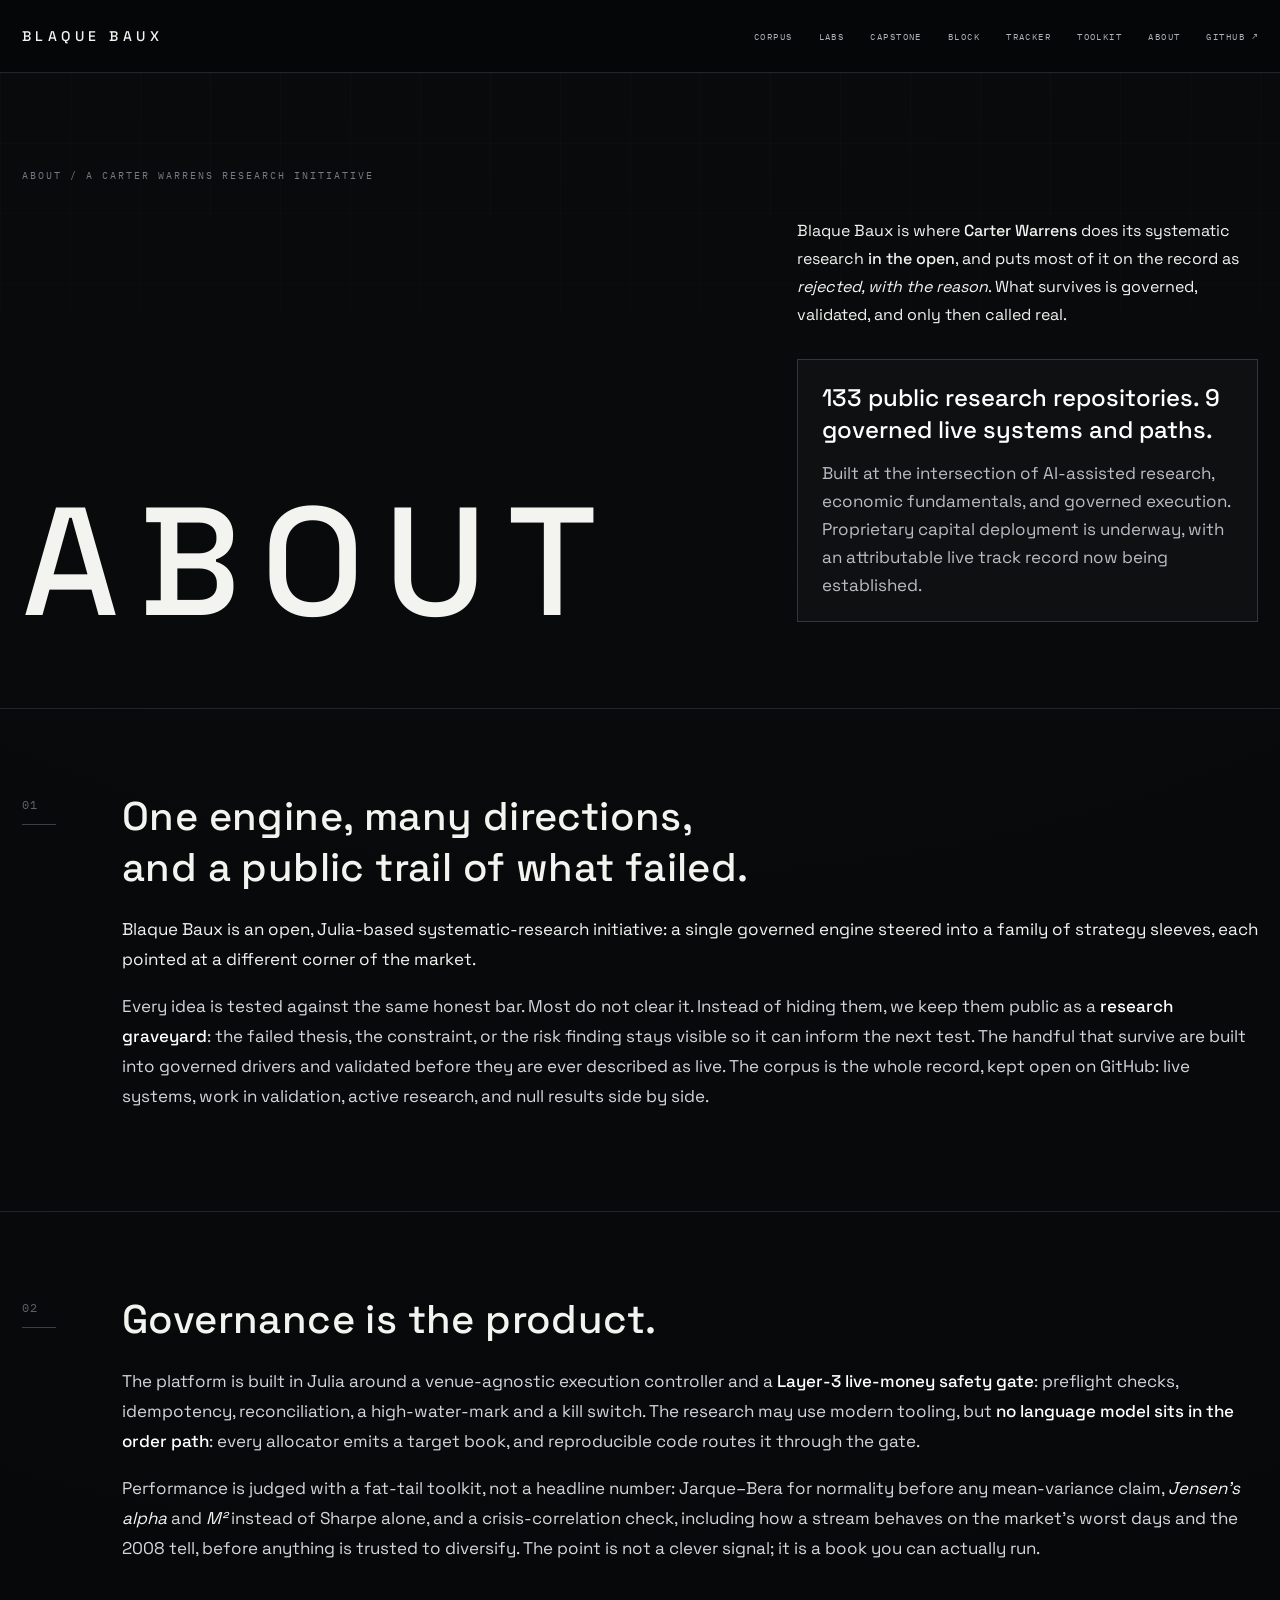
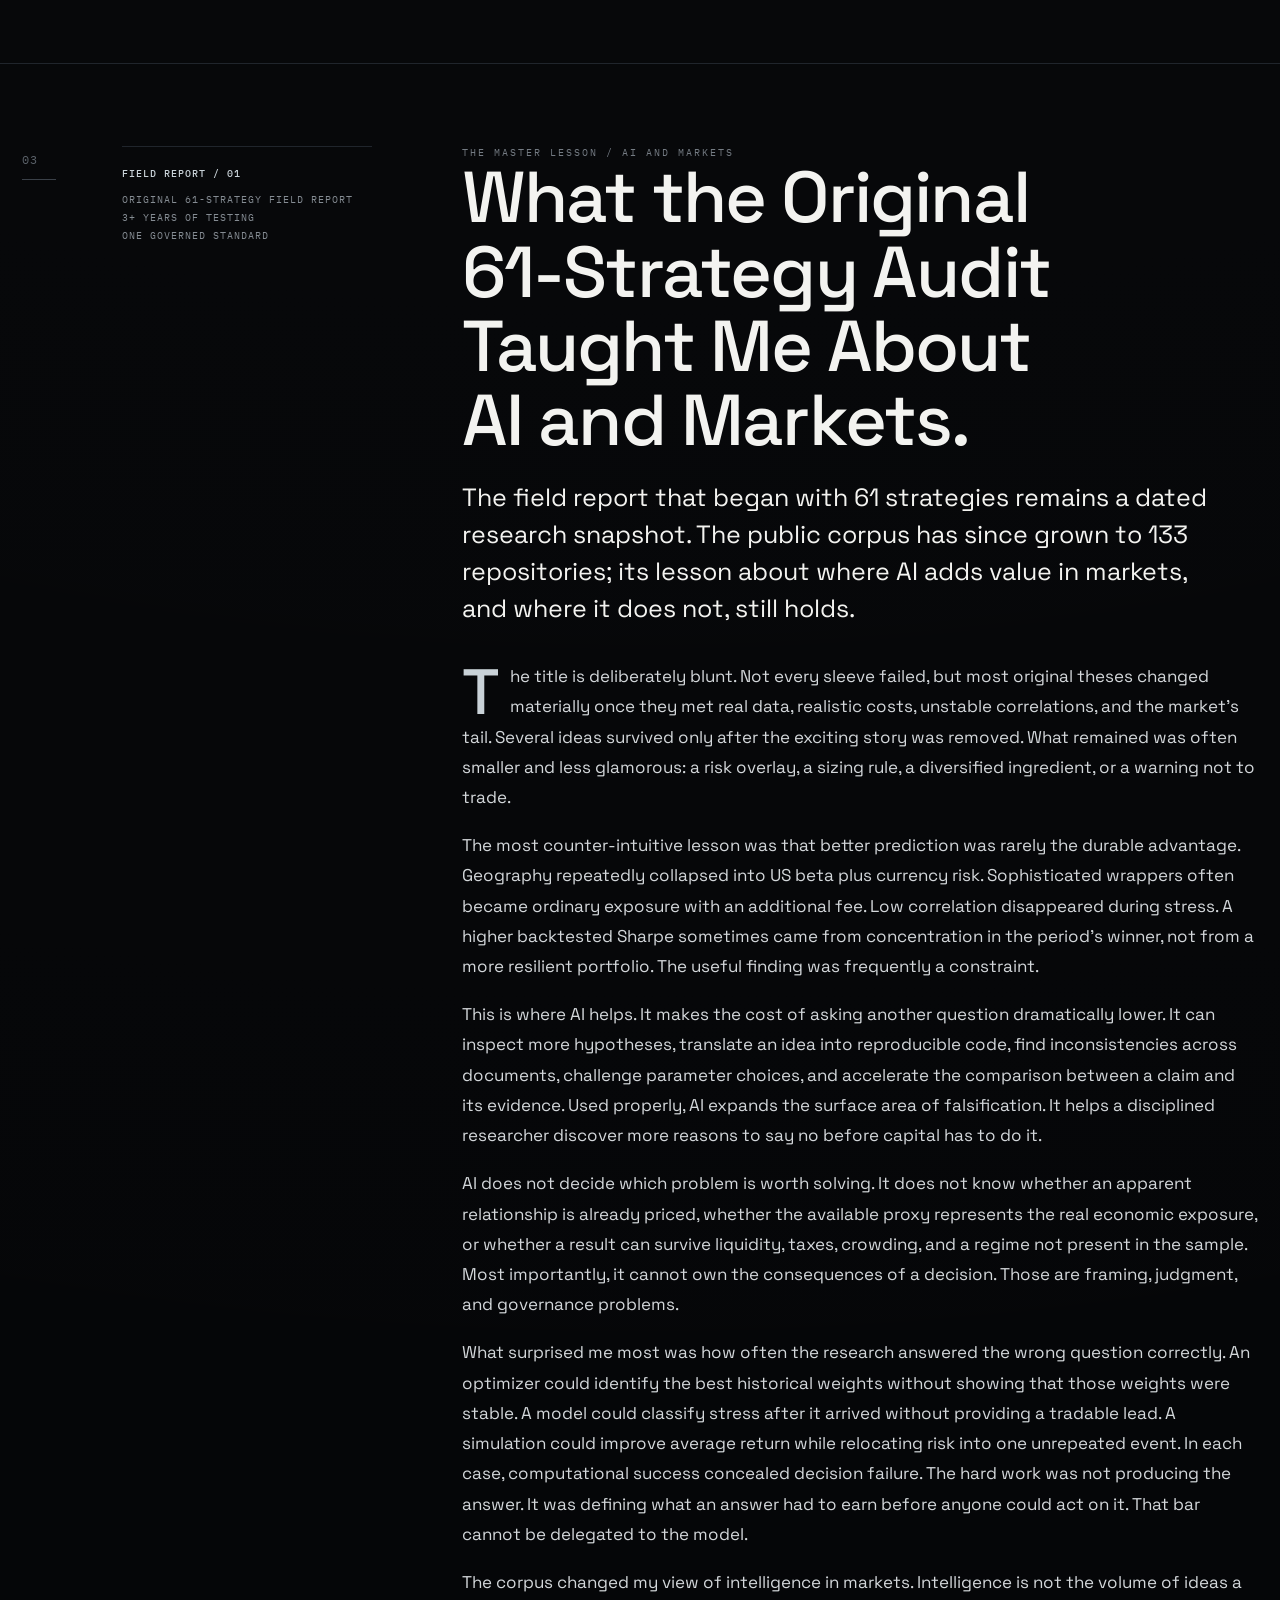
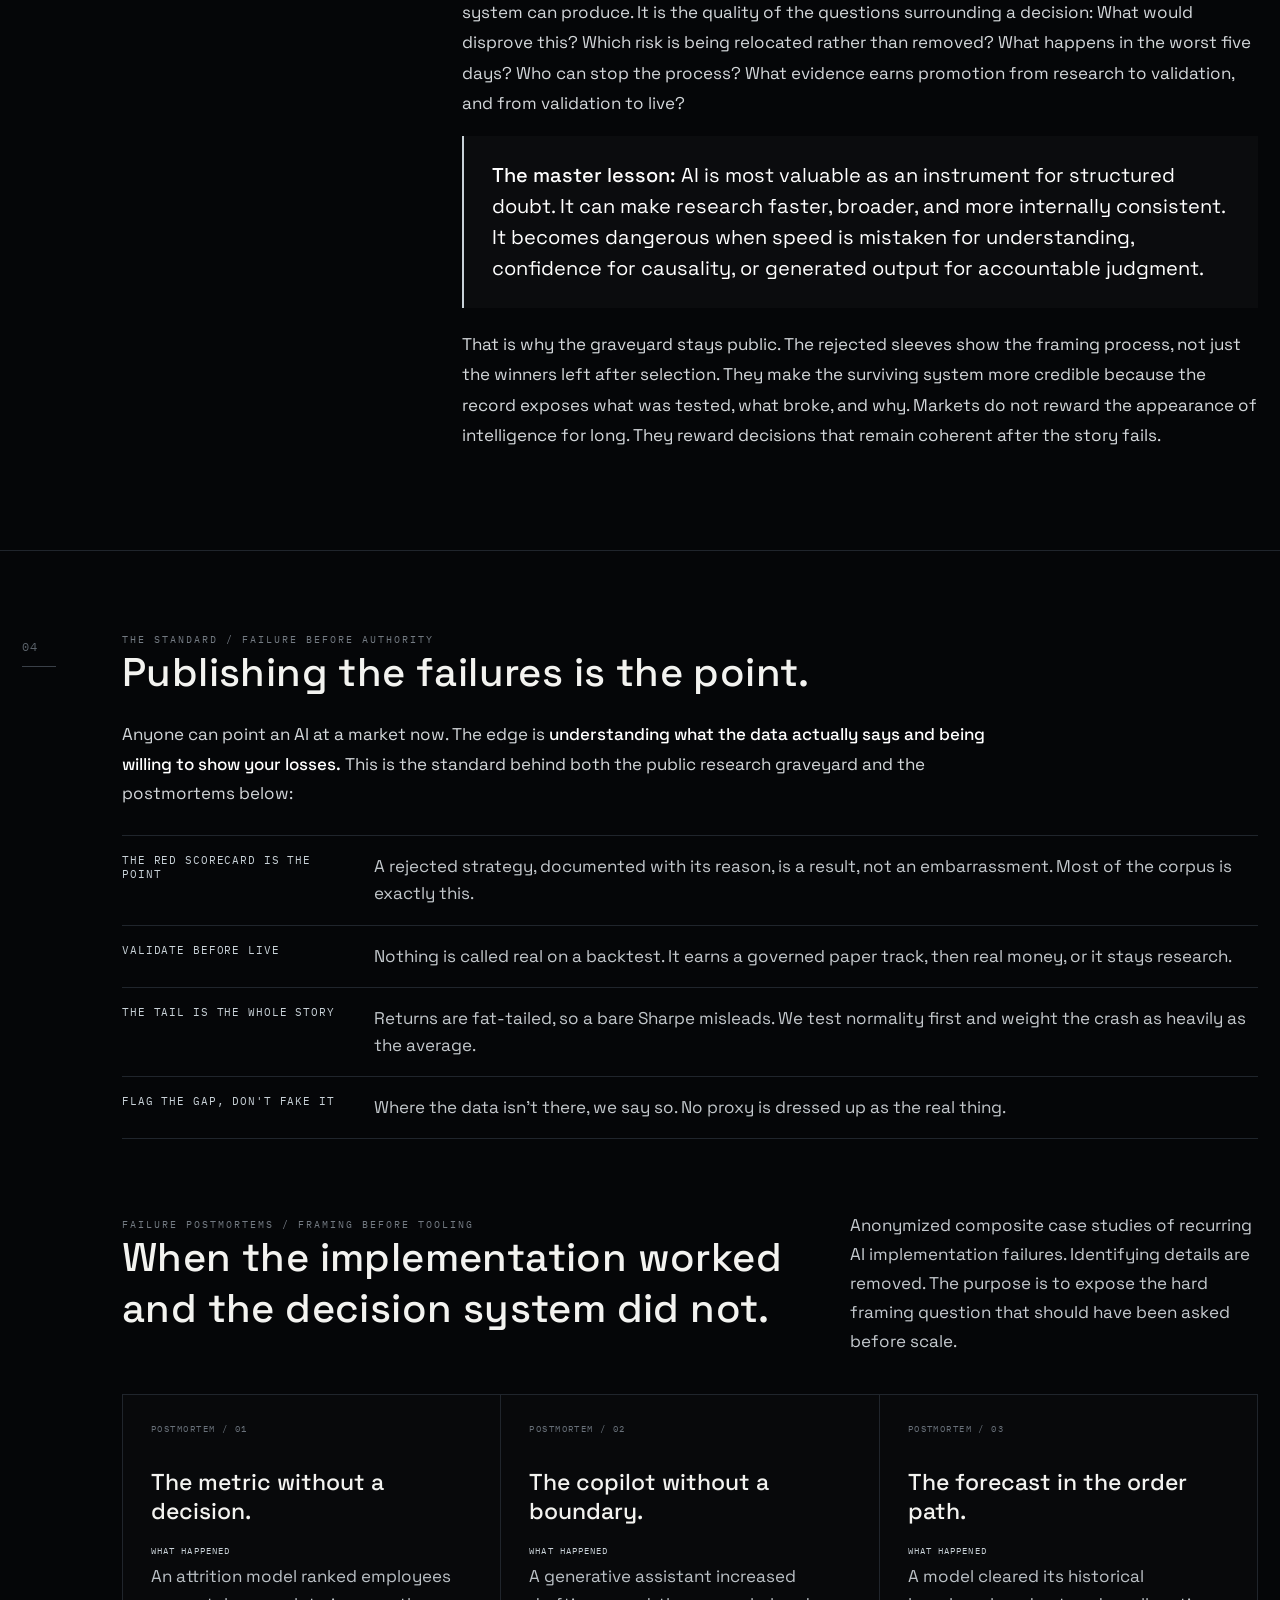
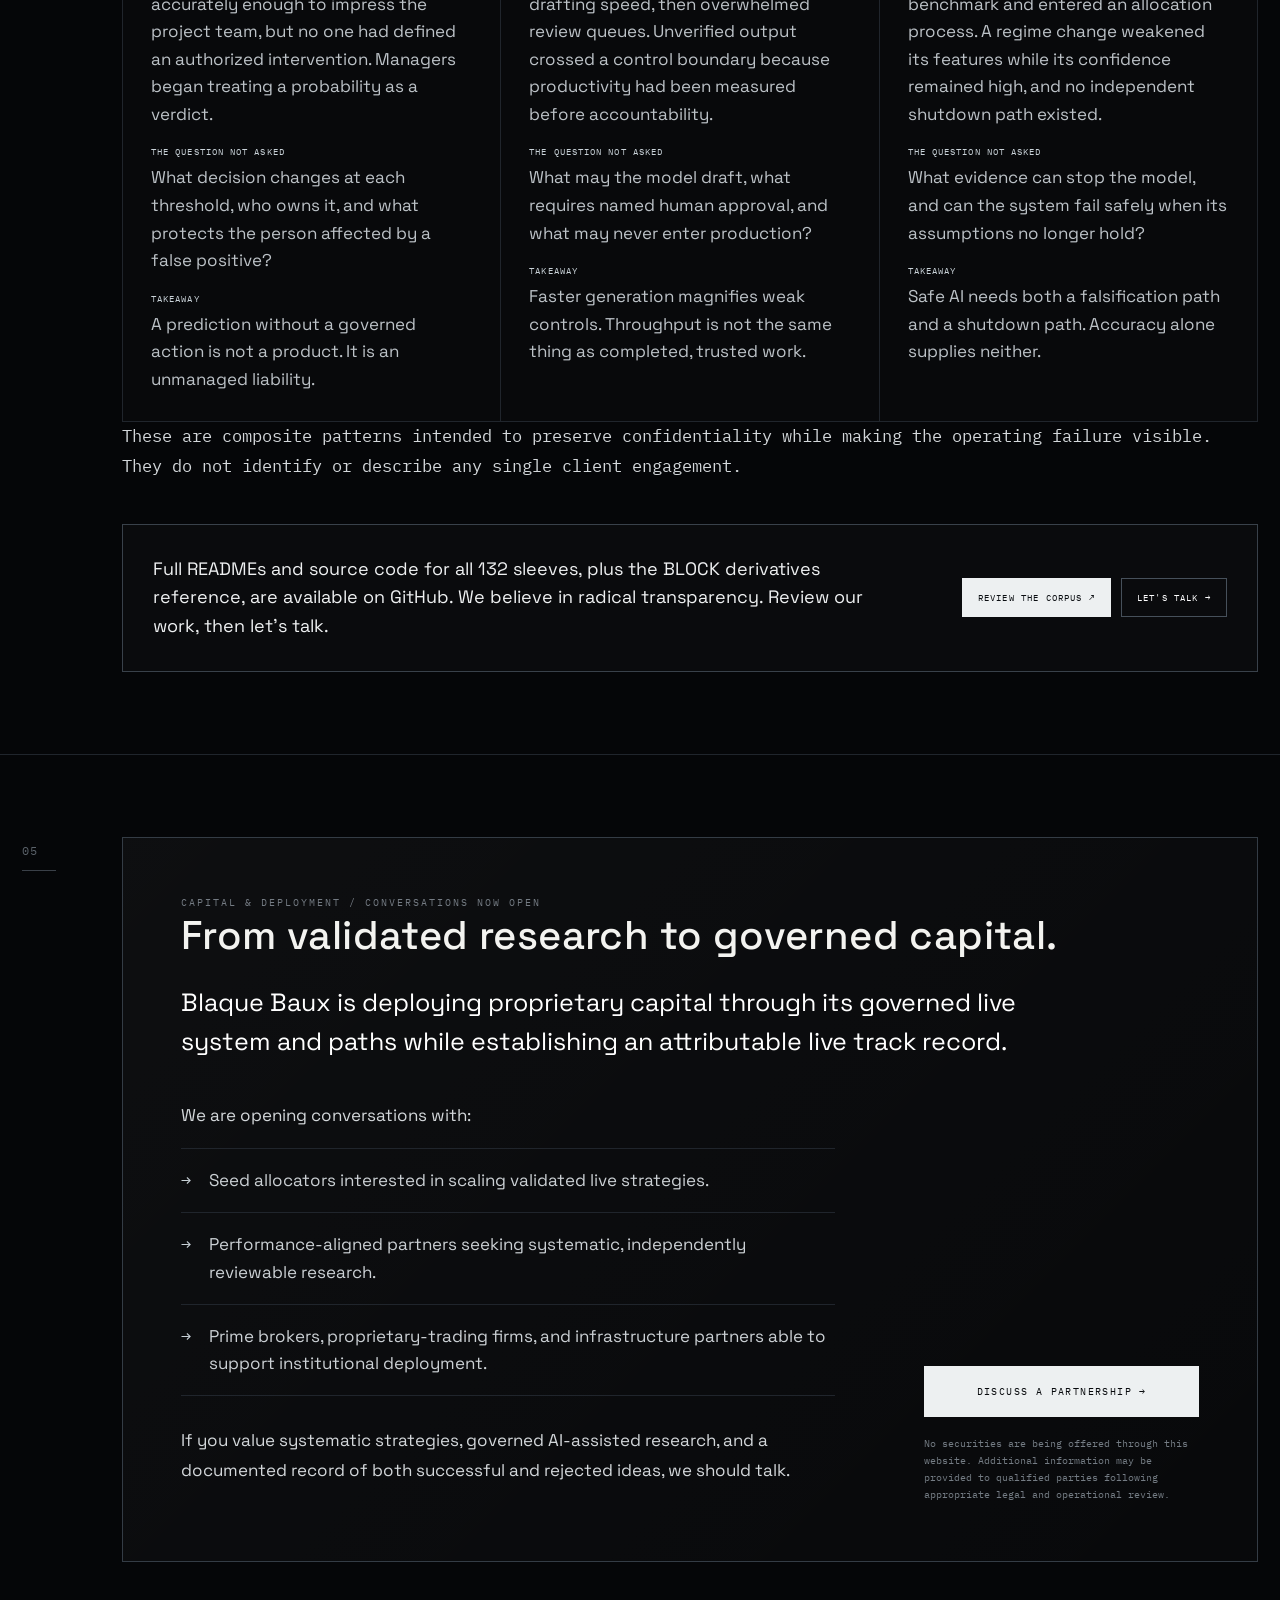
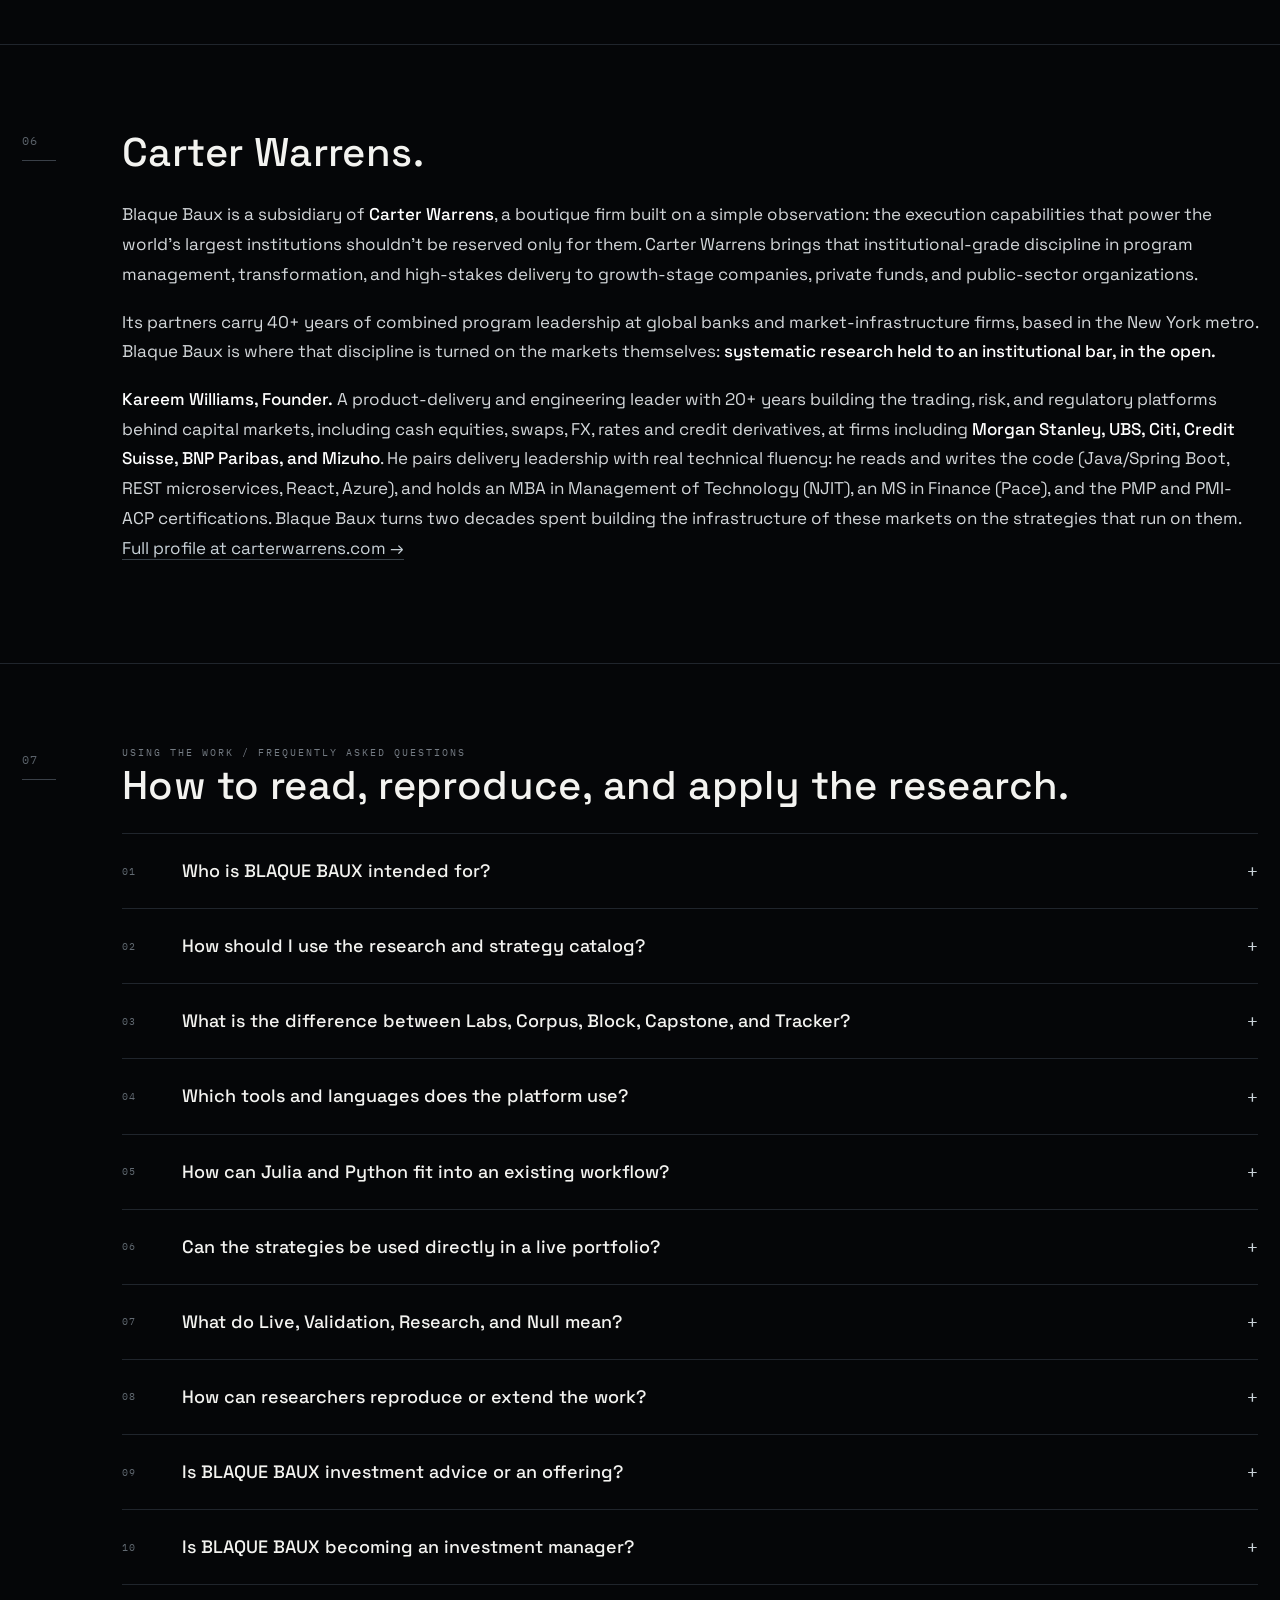
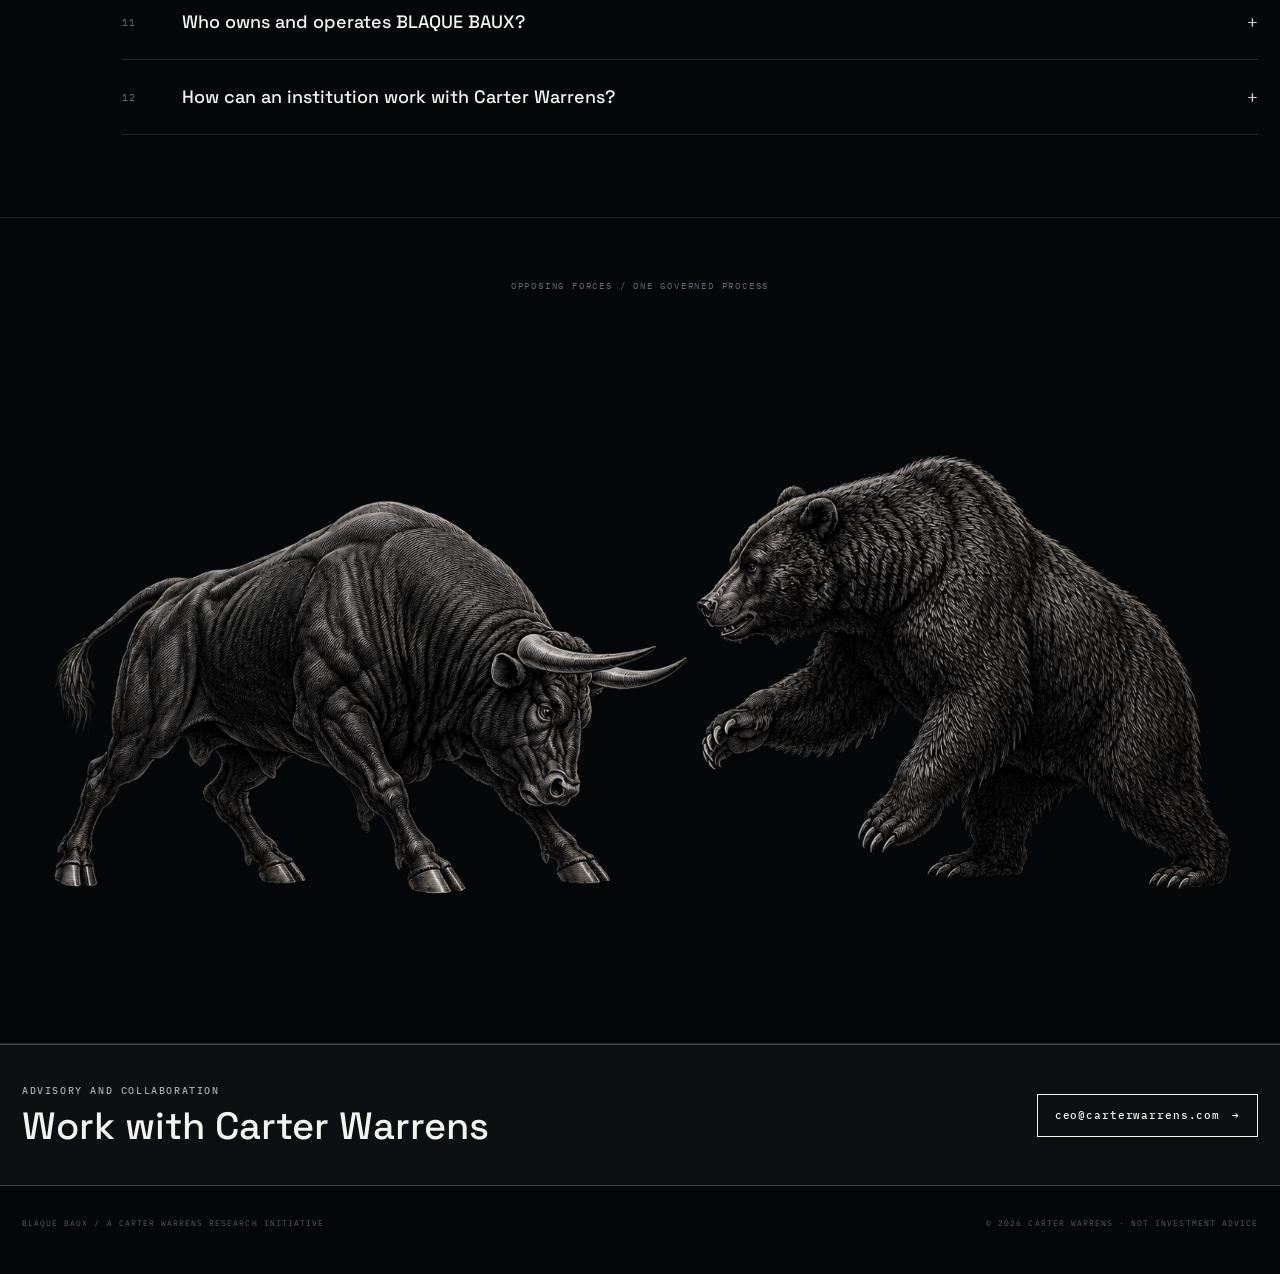
==== commit 75666044: "Audit site counts against current corpus" ====
--- a/about/index.html
+++ b/about/index.html
@@ -6,7 +6,7 @@
 <title>About BLAQUE BAUX: Carter Warrens</title>
 <link rel="canonical" href="https://www.blaquebaux.com/about/">
 <link rel="icon" href="/favicon.svg" type="image/svg+xml">
-<meta name="description" content="Blaque Baux is Carter Warrens' open systematic-research initiative: 61 strategies tested, 12 promoted to live deployment, governed execution, and public failure analysis.">
+<meta name="description" content="Blaque Baux is Carter Warrens' open systematic-research initiative: 133 public research repositories, 9 governed live systems and paths, and 51 transparent null results.">
 <meta name="author" content="Carter Warrens">
 <meta property="og:title" content="About BLAQUE BAUX: Carter Warrens">
 <meta property="og:description" content="Open systematic research, governed execution, and the discipline of publishing what didn't work.">
@@ -86,7 +86,7 @@
 {
   "@context": "https://schema.org",
   "@type": "Article",
-  "headline": "What 61 Failed Strategies Taught Me About AI and Markets",
+  "headline": "What the Original 61-Strategy Audit Taught Me About AI and Markets",
   "description": "A field report on where AI adds value in systematic markets research, where it does not, and why governed falsification matters more than prediction.",
   "author": {"@type": "Person", "name": "Kareem Williams"},
   "publisher": {"@type": "Organization", "name": "Carter Warrens", "url": "https://www.carterwarrens.com"},
@@ -212,7 +212,7 @@
       and puts most of it on the record as <em>rejected, with the reason</em>. What survives is governed, validated,
       and only then called real.</p>
       <div class="deployment-proof">
-        <strong>61 systematic strategies tested. 12 promoted to live deployment.</strong>
+        <strong>133 public research repositories. 9 governed live systems and paths.</strong>
         <span>Built at the intersection of AI-assisted research, economic fundamentals, and governed execution. Proprietary capital deployment is underway, with an attributable live track record now being established.</span>
       </div>
     </div>
@@ -254,14 +254,14 @@
     <div class="essay-layout">
       <aside class="essay-rail">
         <strong>Field report / 01</strong>
-        61 strategies<br>
+        Original 61-strategy field report<br>
         3+ years of testing<br>
         One governed standard
       </aside>
       <div>
         <div class="micro">The master lesson / AI and markets</div>
-        <h2 class="essay-title">What 61 Failed Strategies Taught Me About AI and Markets.</h2>
-        <p class="essay-deck">After 61 strategies and 3+ years of systematic testing, here is what I know about where AI adds value in markets, and where it does not.</p>
+        <h2 class="essay-title">What the Original 61-Strategy Audit Taught Me About AI and Markets.</h2>
+        <p class="essay-deck">The field report that began with 61 strategies remains a dated research snapshot. The public corpus has since grown to 133 repositories; its lesson about where AI adds value in markets, and where it does not, still holds.</p>
         <div class="essay-copy">
           <p>The title is deliberately blunt. Not every sleeve failed, but most original theses changed materially once they met real data, realistic costs, unstable correlations, and the market's tail. Several ideas survived only after the exciting story was removed. What remained was often smaller and less glamorous: a risk overlay, a sizing rule, a diversified ingredient, or a warning not to trade.</p>
 
@@ -351,7 +351,7 @@
     <p class="case-note">These are composite patterns intended to preserve confidentiality while making the operating failure visible. They do not identify or describe any single client engagement.</p>
 
     <div class="transparency">
-      <p>Full READMEs and source code for all 61 sleeves are available on GitHub. We believe in radical transparency. Review our work, then let's talk.</p>
+      <p>Full READMEs and source code for all 132 sleeves, plus the BLOCK derivatives reference, are available on GitHub. We believe in radical transparency. Review our work, then let's talk.</p>
       <div class="transparency-actions">
         <a href="https://github.com/orgs/blaquebaux/repositories" target="_blank" rel="noopener">Review the corpus ↗</a>
         <a href="mailto:ceo@carterwarrens.com">Let's talk →</a>
@@ -366,7 +366,7 @@
     <div class="capital-panel">
       <div class="micro">Capital &amp; deployment / conversations now open</div>
       <h2>From validated research to governed capital.</h2>
-      <p class="capital-lead">Blaque Baux is currently deploying proprietary capital across 12 governed sleeves while establishing an attributable live track record.</p>
+      <p class="capital-lead">Blaque Baux is deploying proprietary capital through its governed live system and paths while establishing an attributable live track record.</p>
       <div class="capital-grid">
         <div>
           <p>We are opening conversations with:</p>
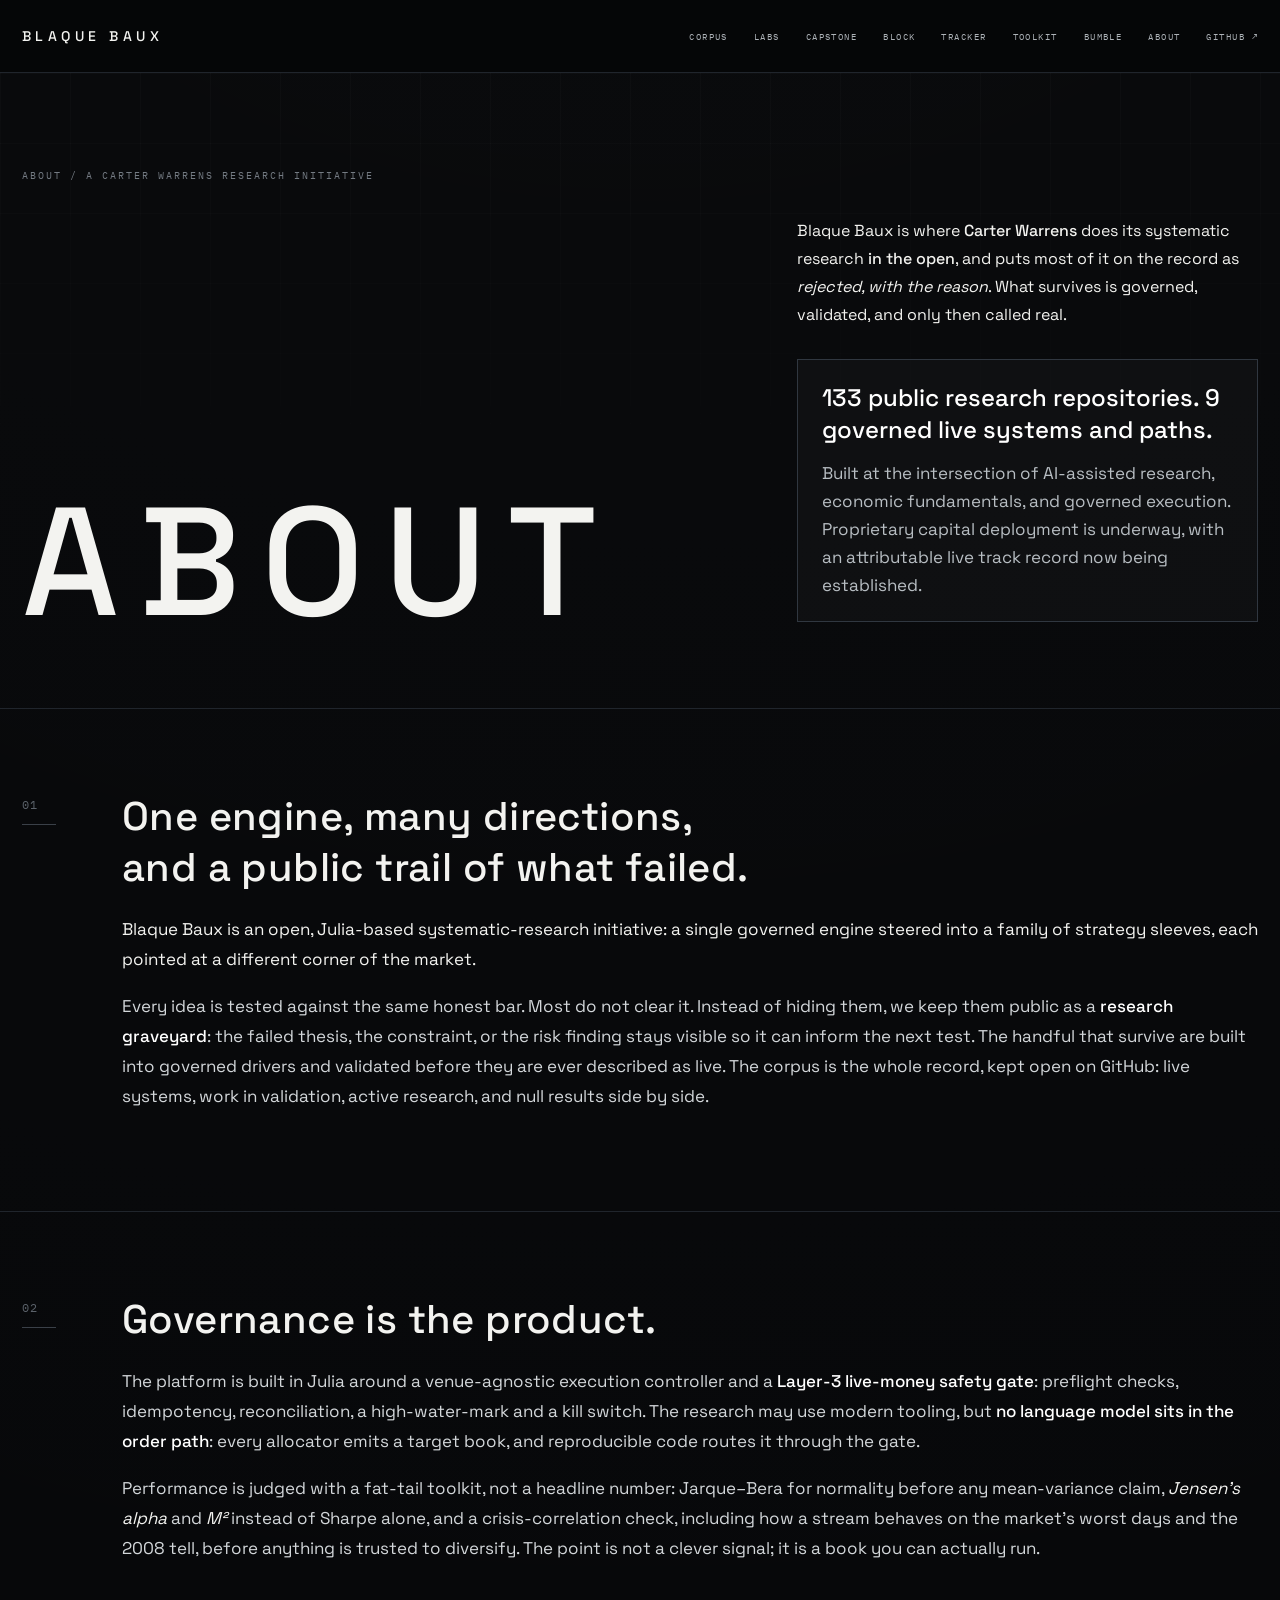
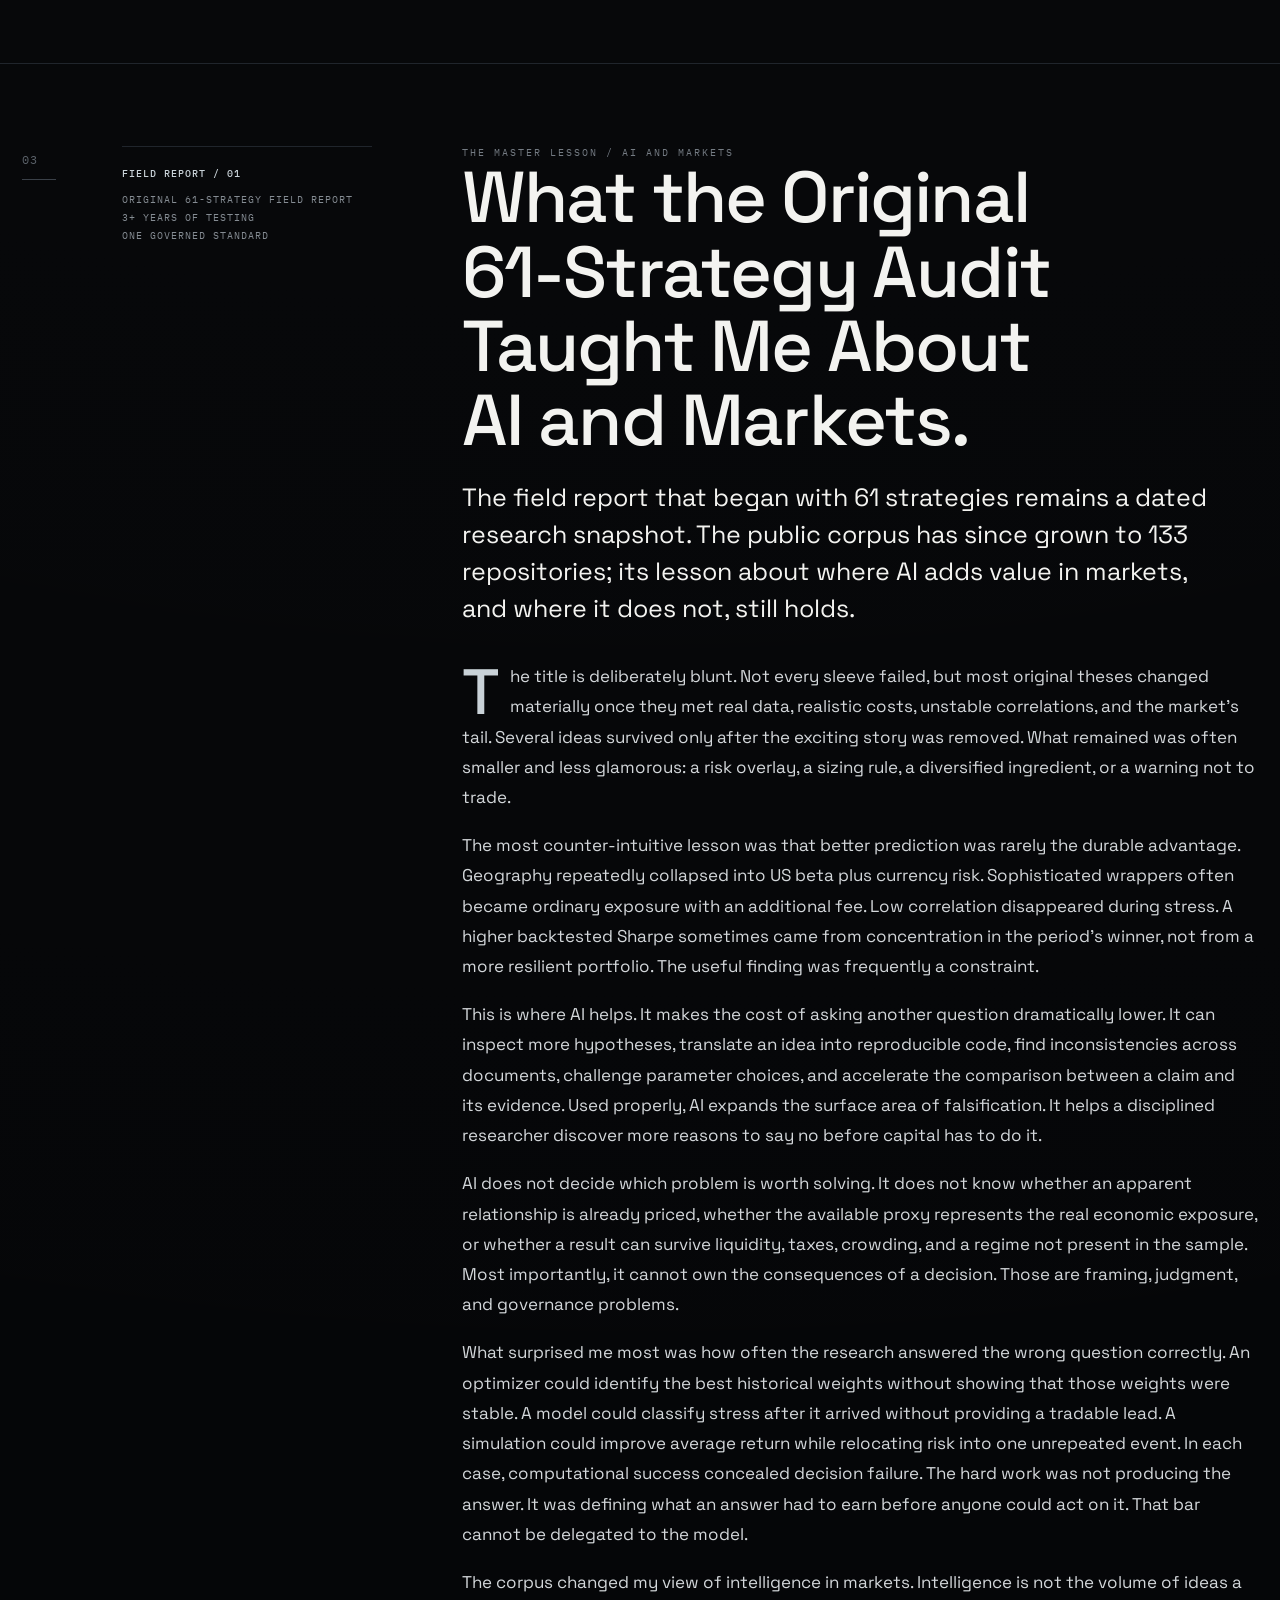
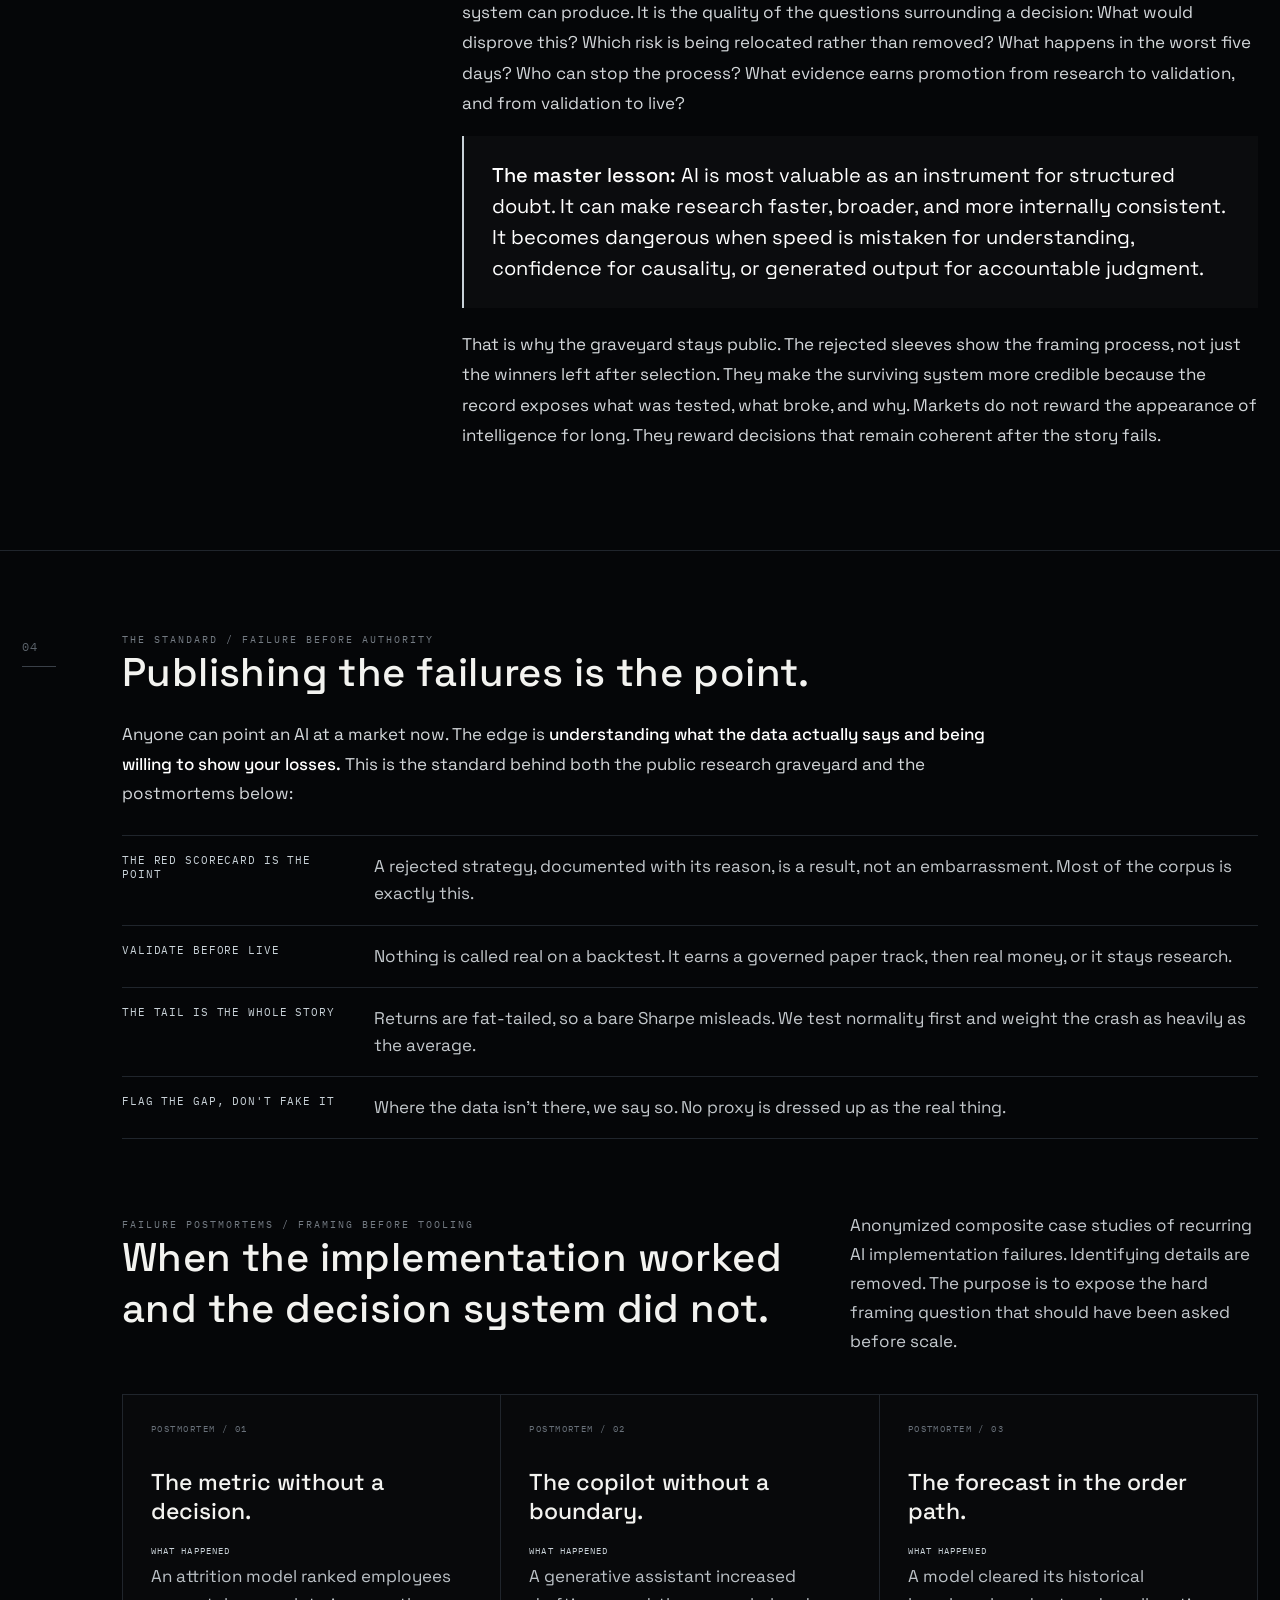
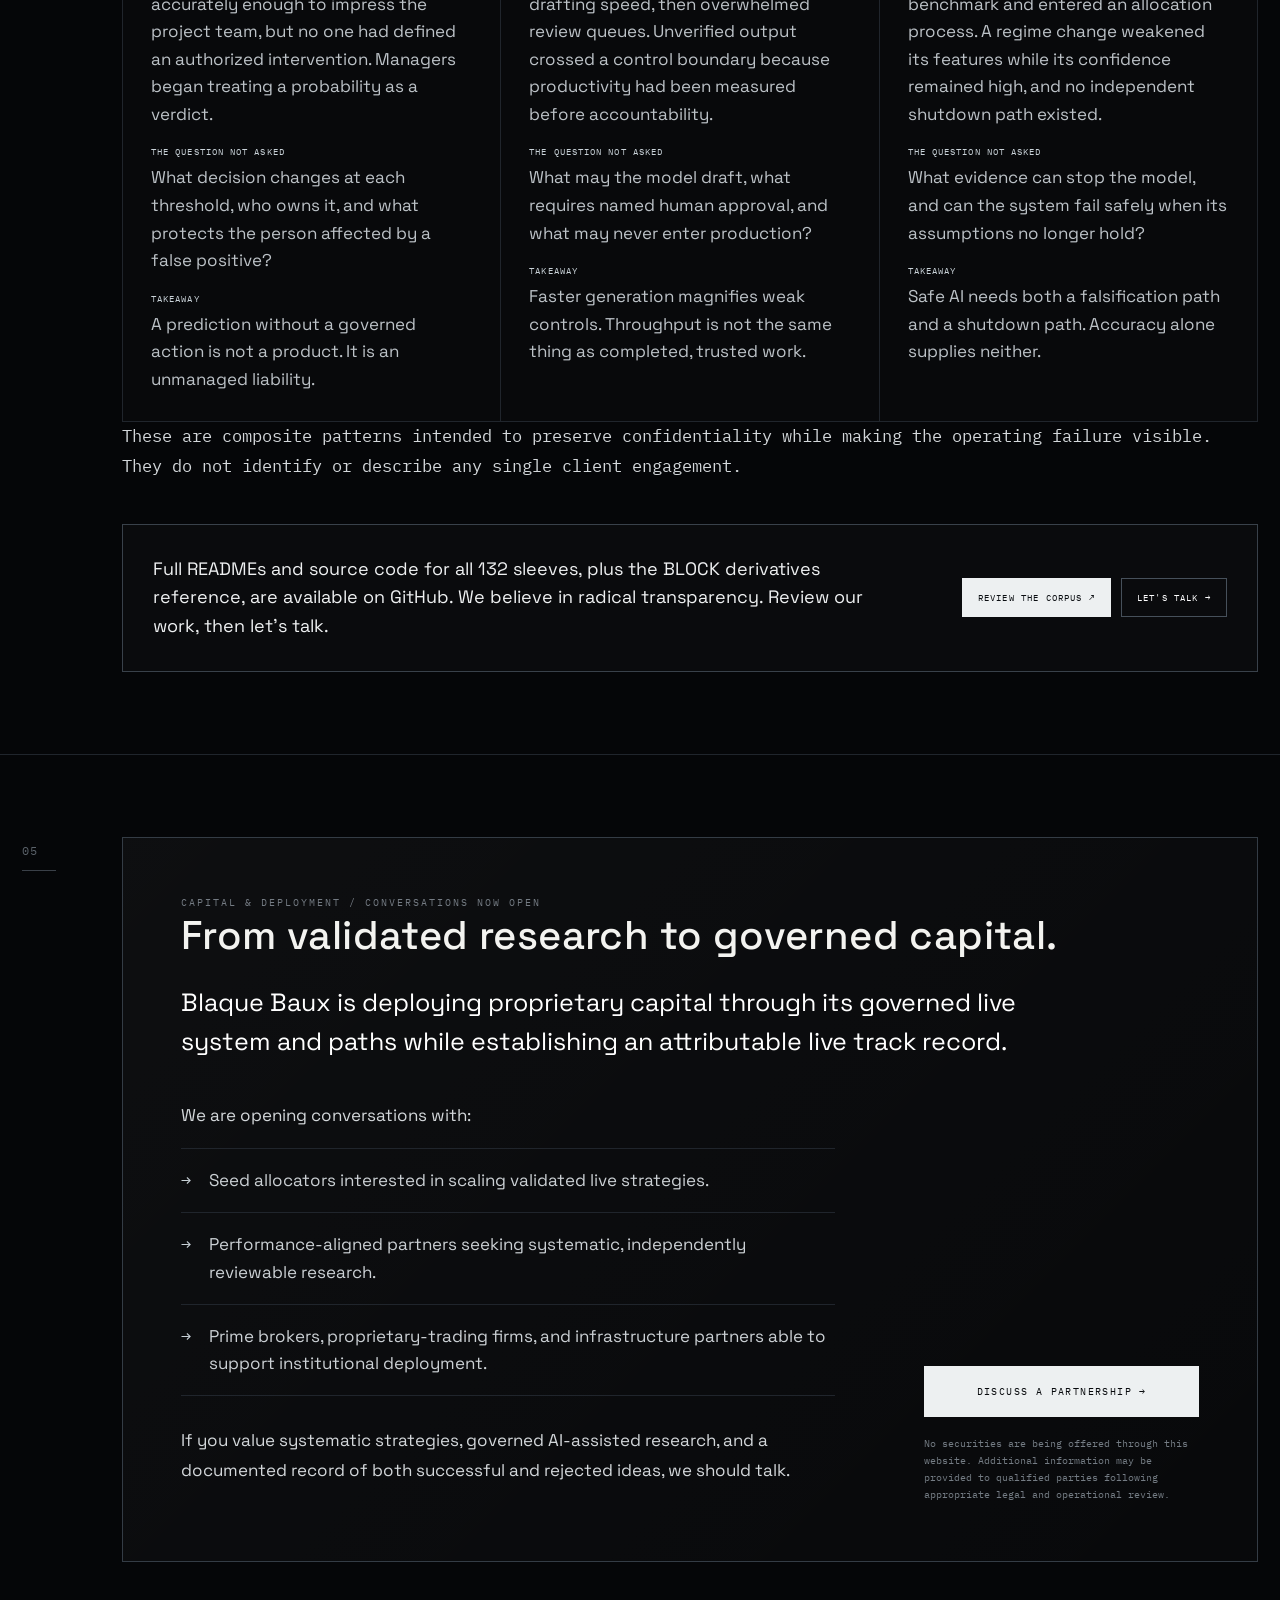
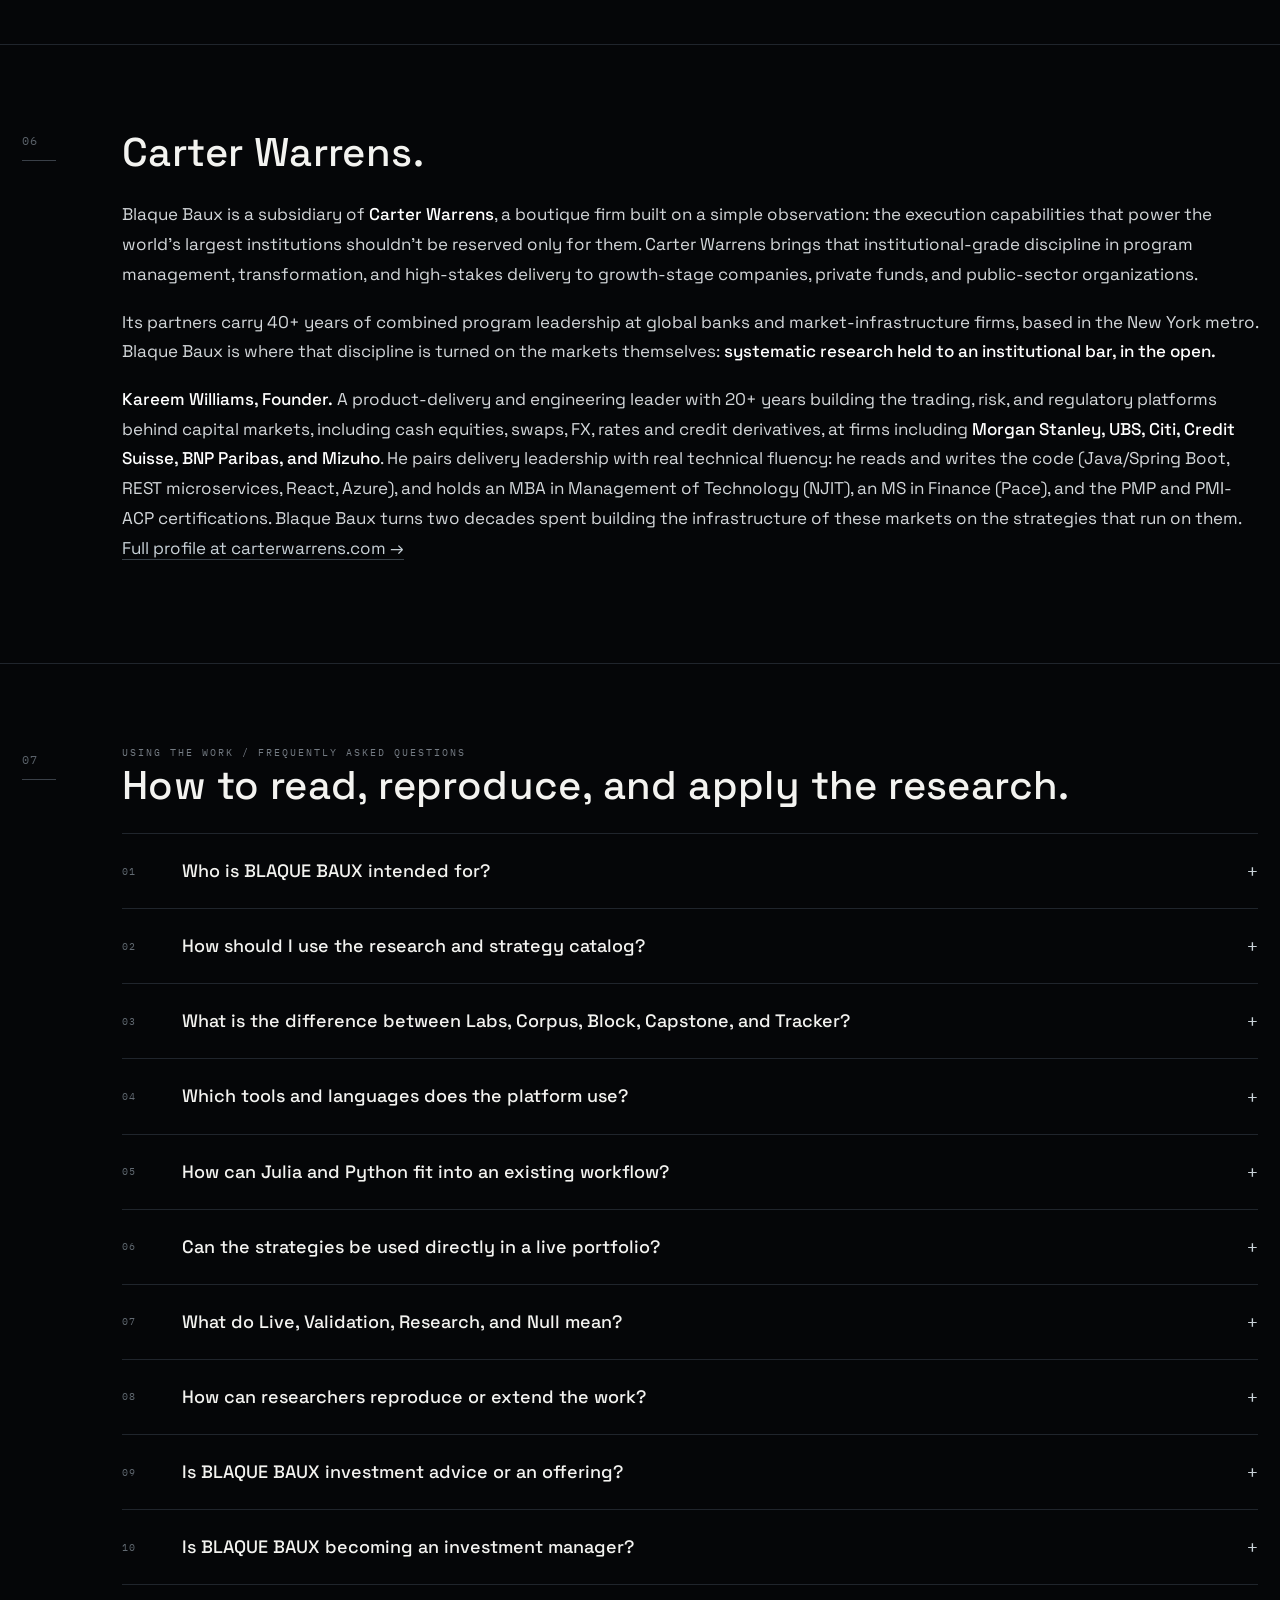
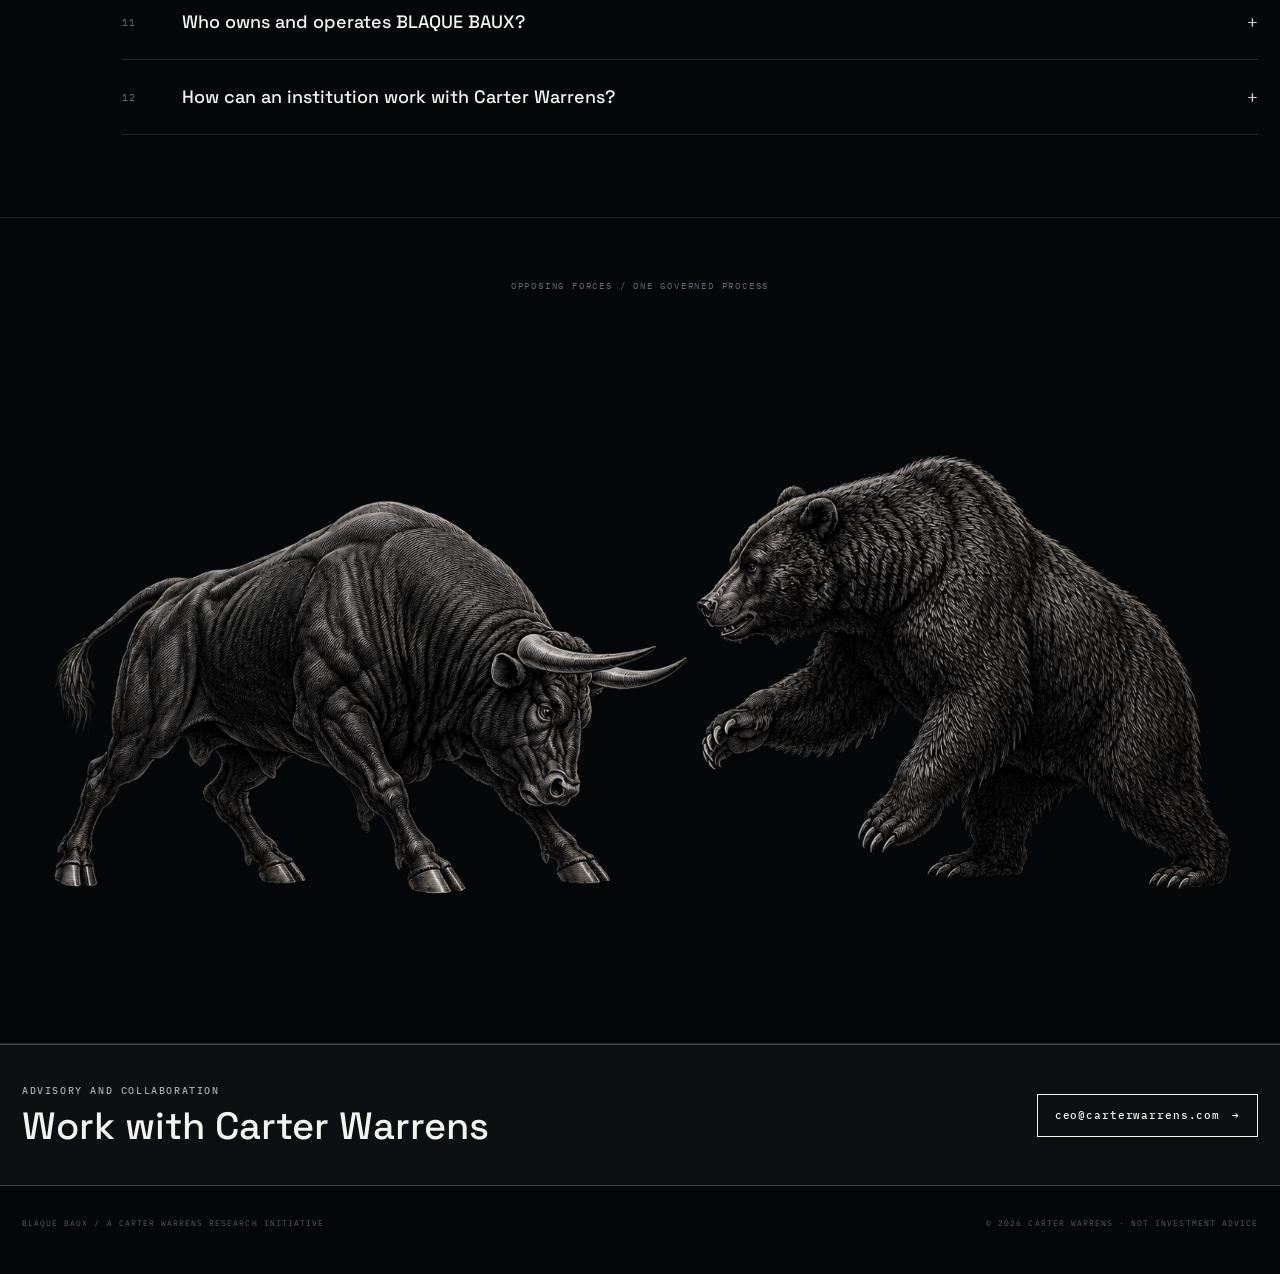
==== commit 0c5c0187: "bumble: ship the live signal terminal (/bumble/) + intraday feed job New public page BUMBLE on the B" ====
--- a/about/index.html
+++ b/about/index.html
@@ -201,7 +201,7 @@
 </head>
 <body>
 
-<nav><div class="shell nav"><a class="brand" href="/">BLAQUE BAUX</a><div class="links"><a href="/corpus/">Corpus</a><a href="/labs/">Labs</a><a href="/capstone/">Capstone</a><a href="/block/">Block</a><a href="/tracker/">Tracker</a><a href="/toolkit/">Toolkit</a><a href="/about/">About</a><a href="https://github.com/blaquebaux" target="_blank" rel="noopener">GitHub ↗</a></div></div></nav>
+<nav><div class="shell nav"><a class="brand" href="/">BLAQUE BAUX</a><div class="links"><a href="/corpus/">Corpus</a><a href="/labs/">Labs</a><a href="/capstone/">Capstone</a><a href="/block/">Block</a><a href="/tracker/">Tracker</a><a href="/toolkit/">Toolkit</a><a href="/bumble/">Bumble</a><a href="/about/">About</a><a href="https://github.com/blaquebaux" target="_blank" rel="noopener">GitHub ↗</a></div></div></nav>
 
 <header class="hero"><div class="shell">
   <div class="micro">About / a Carter Warrens research initiative</div>
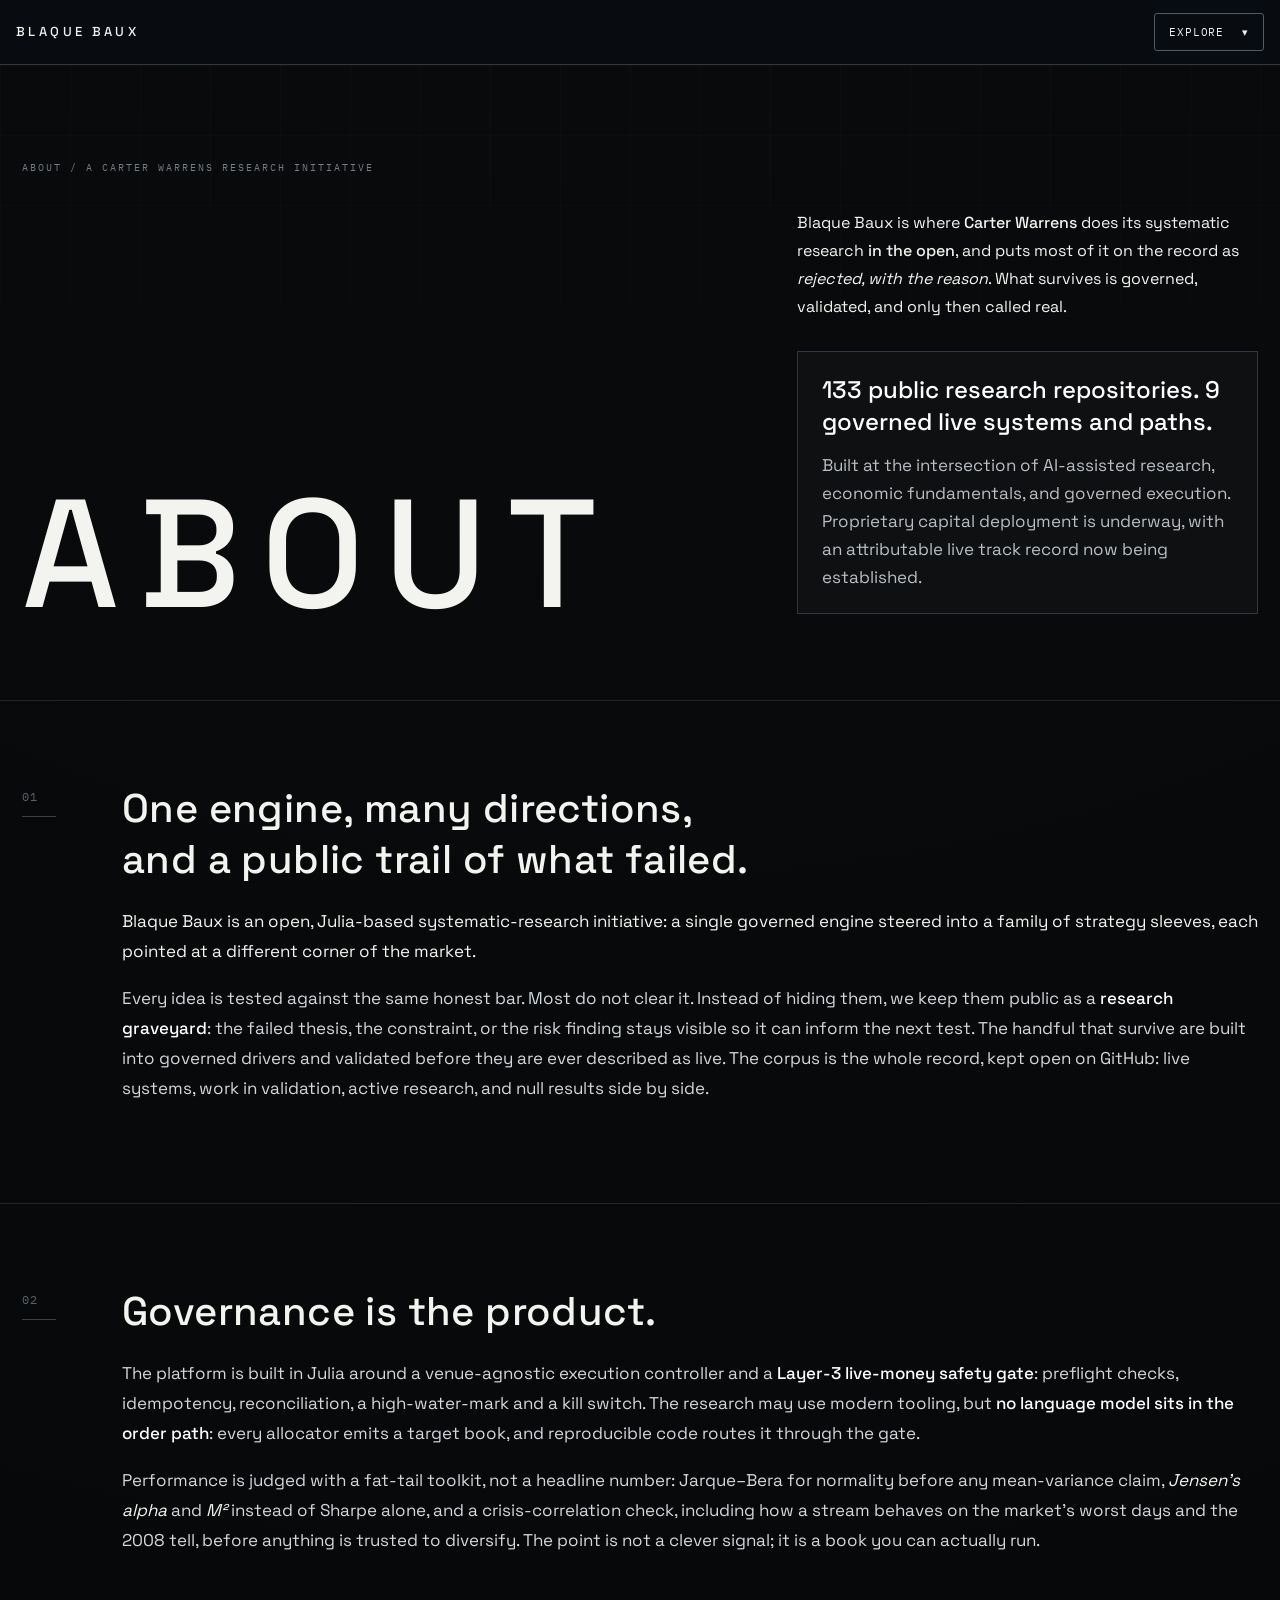
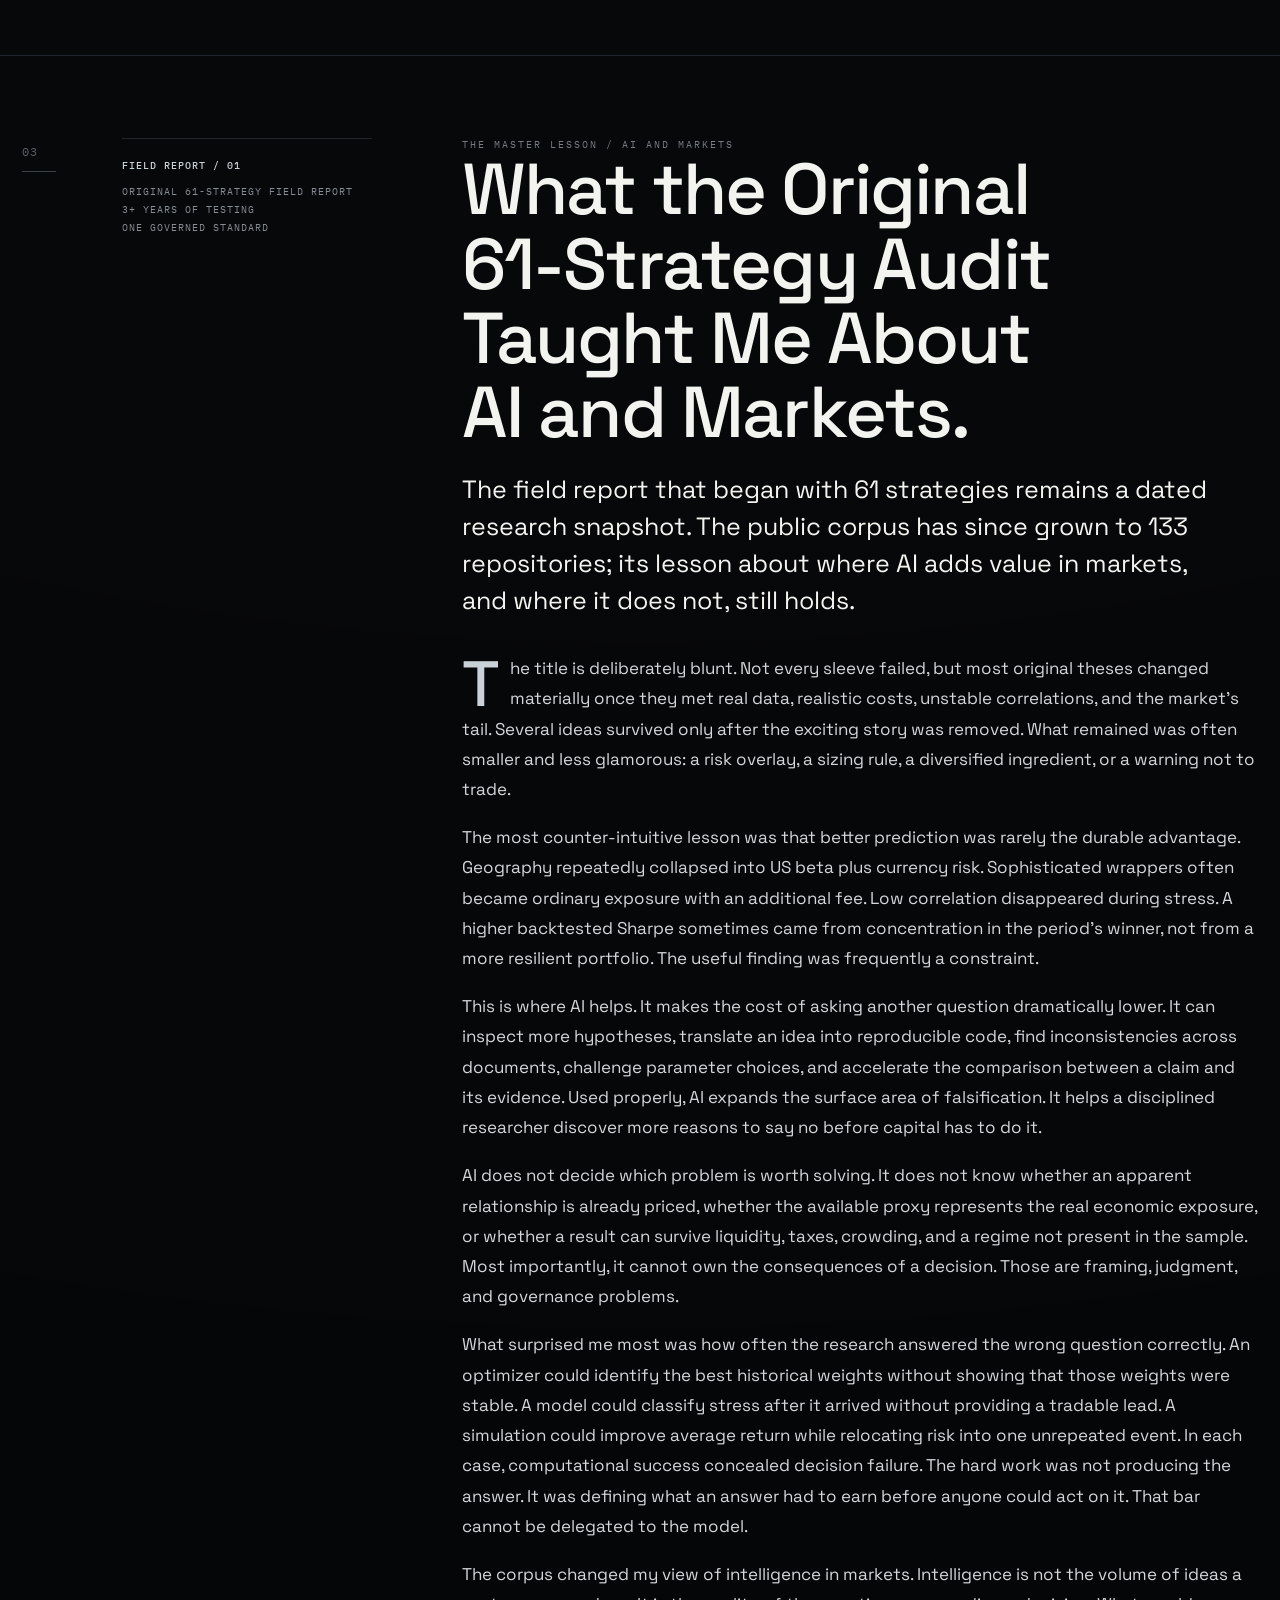
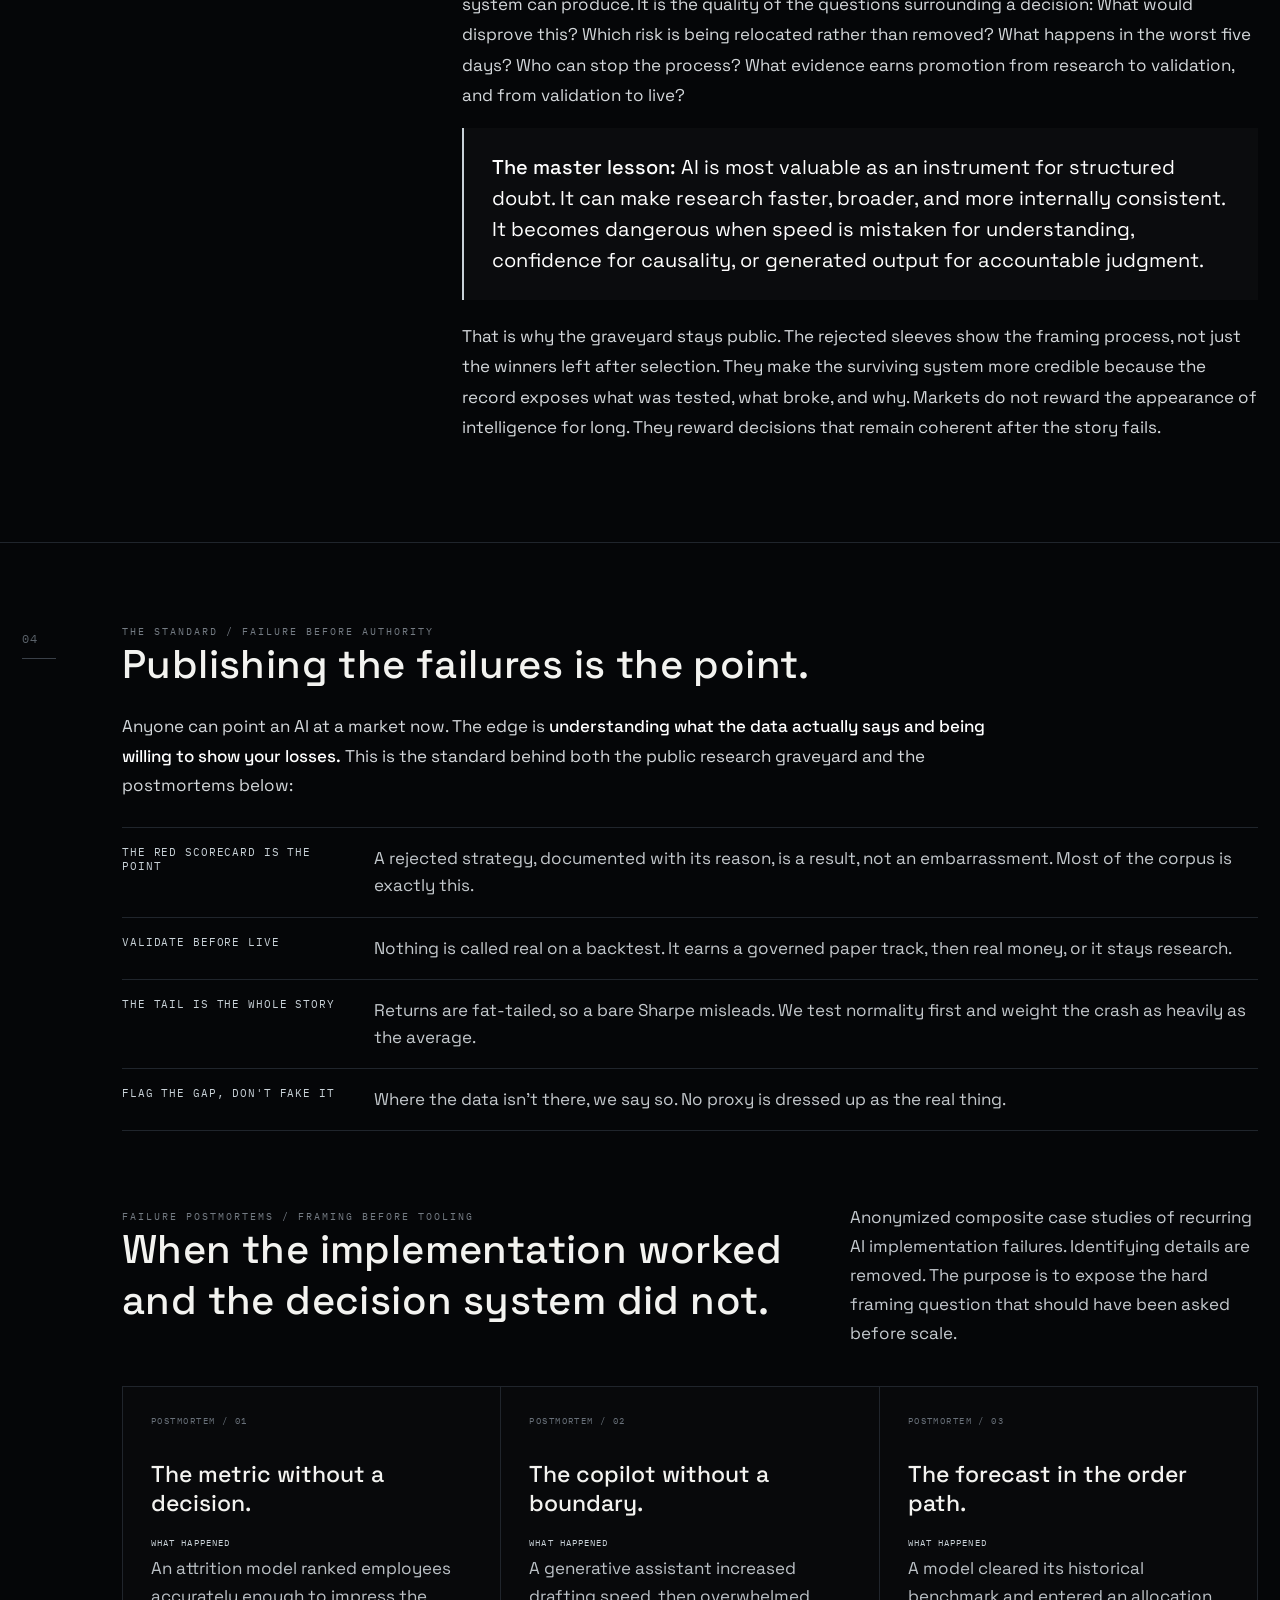
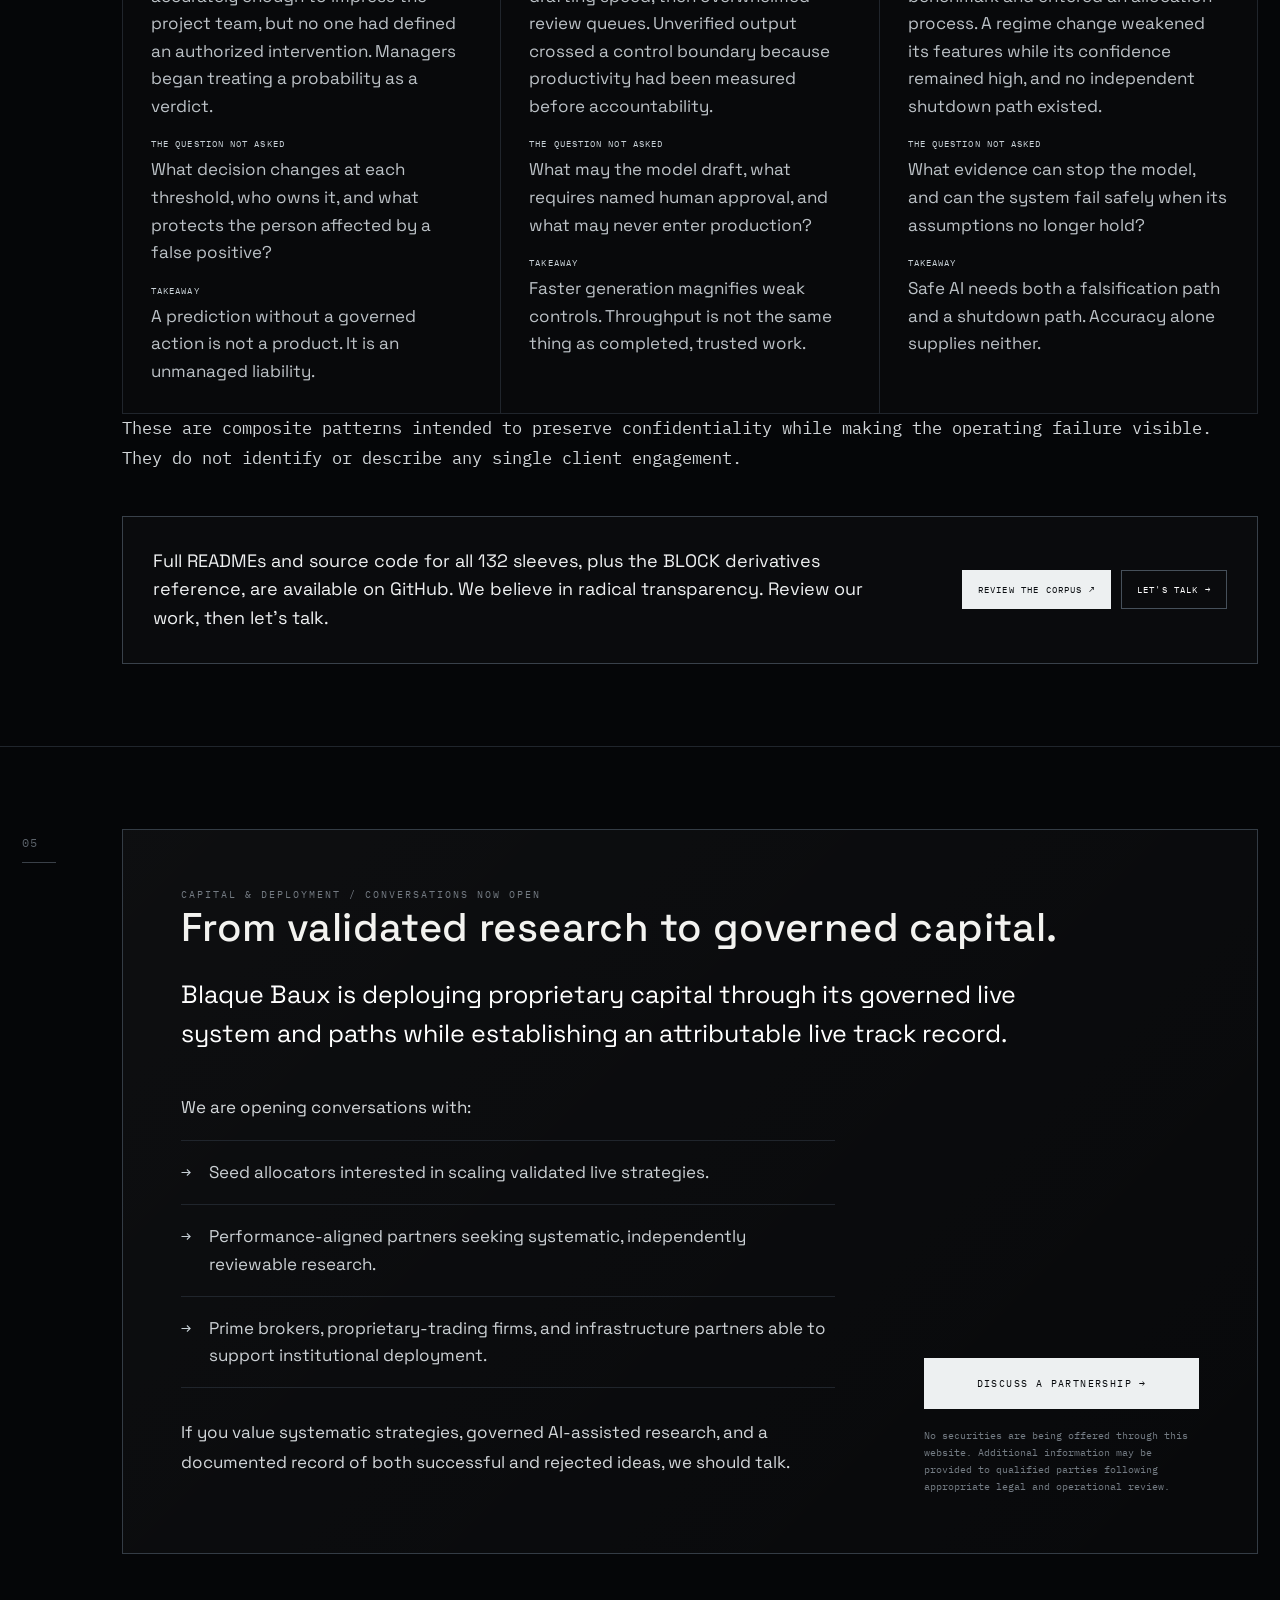
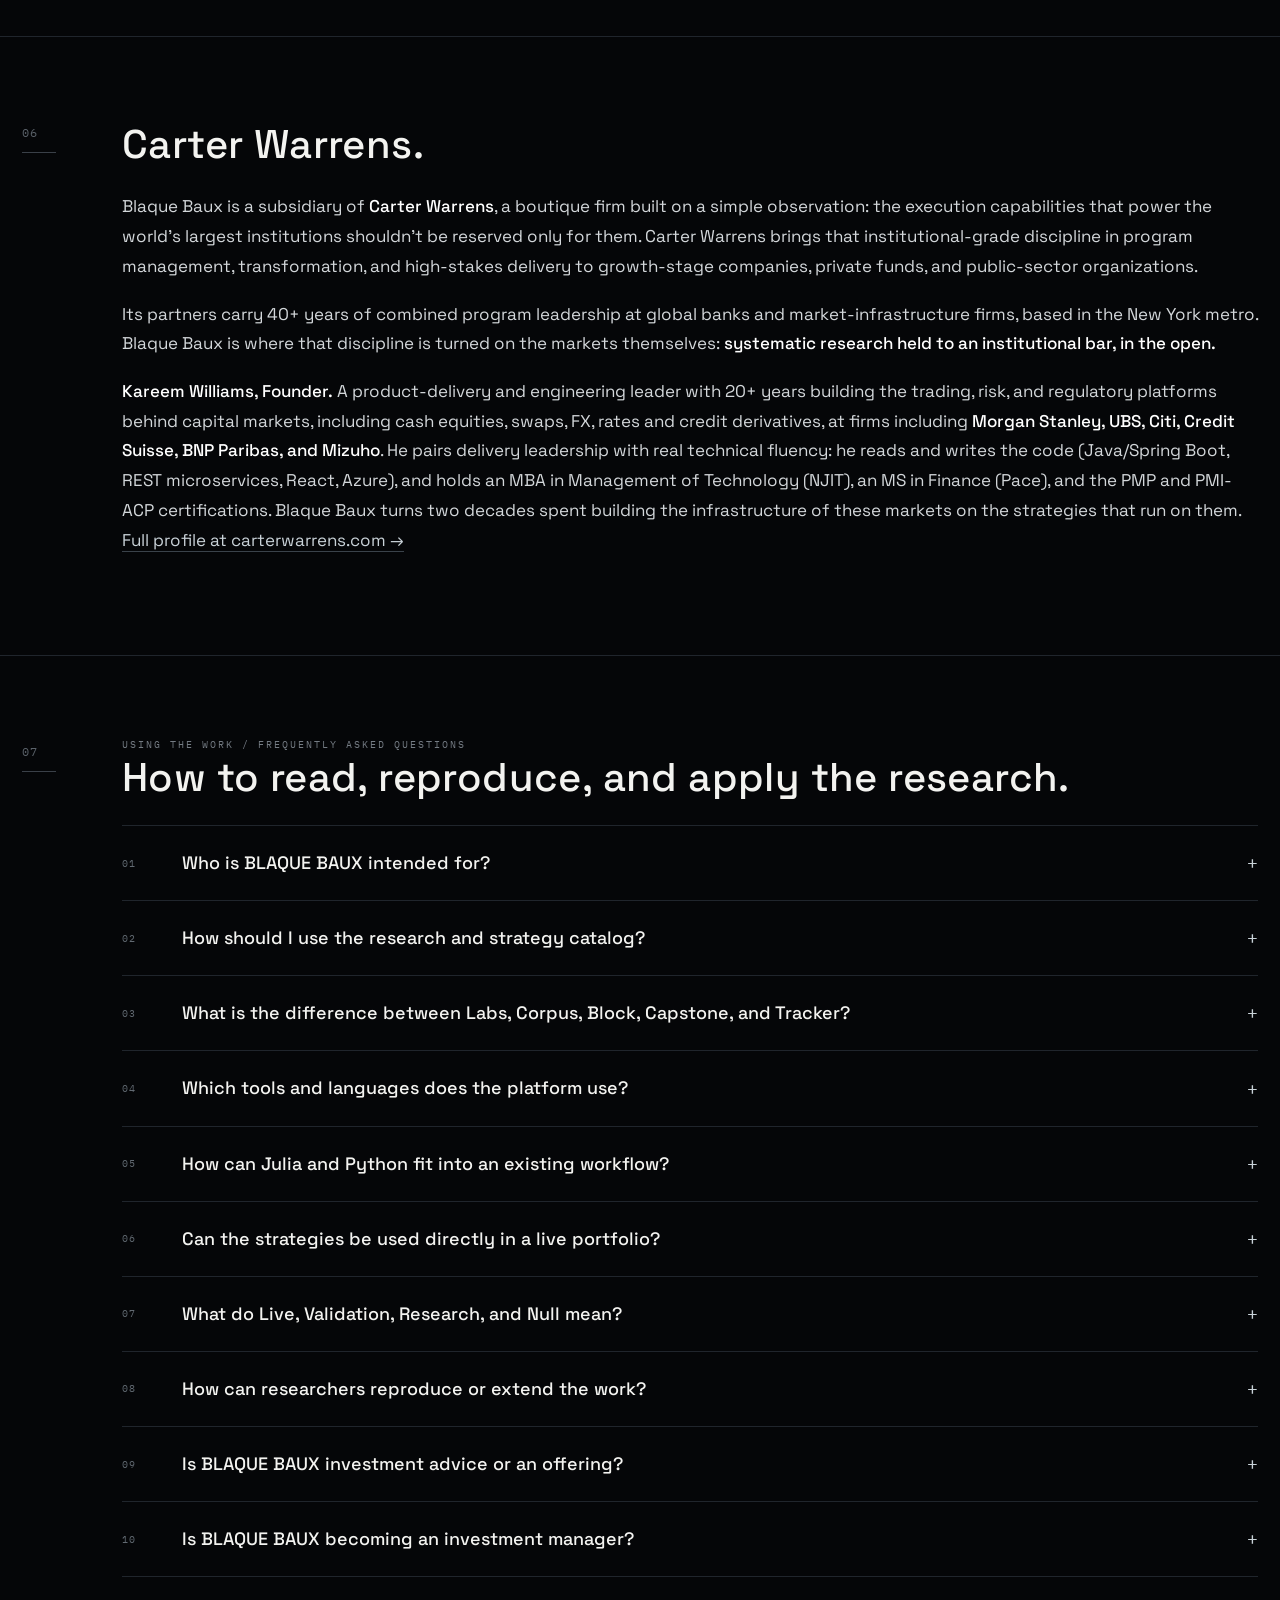
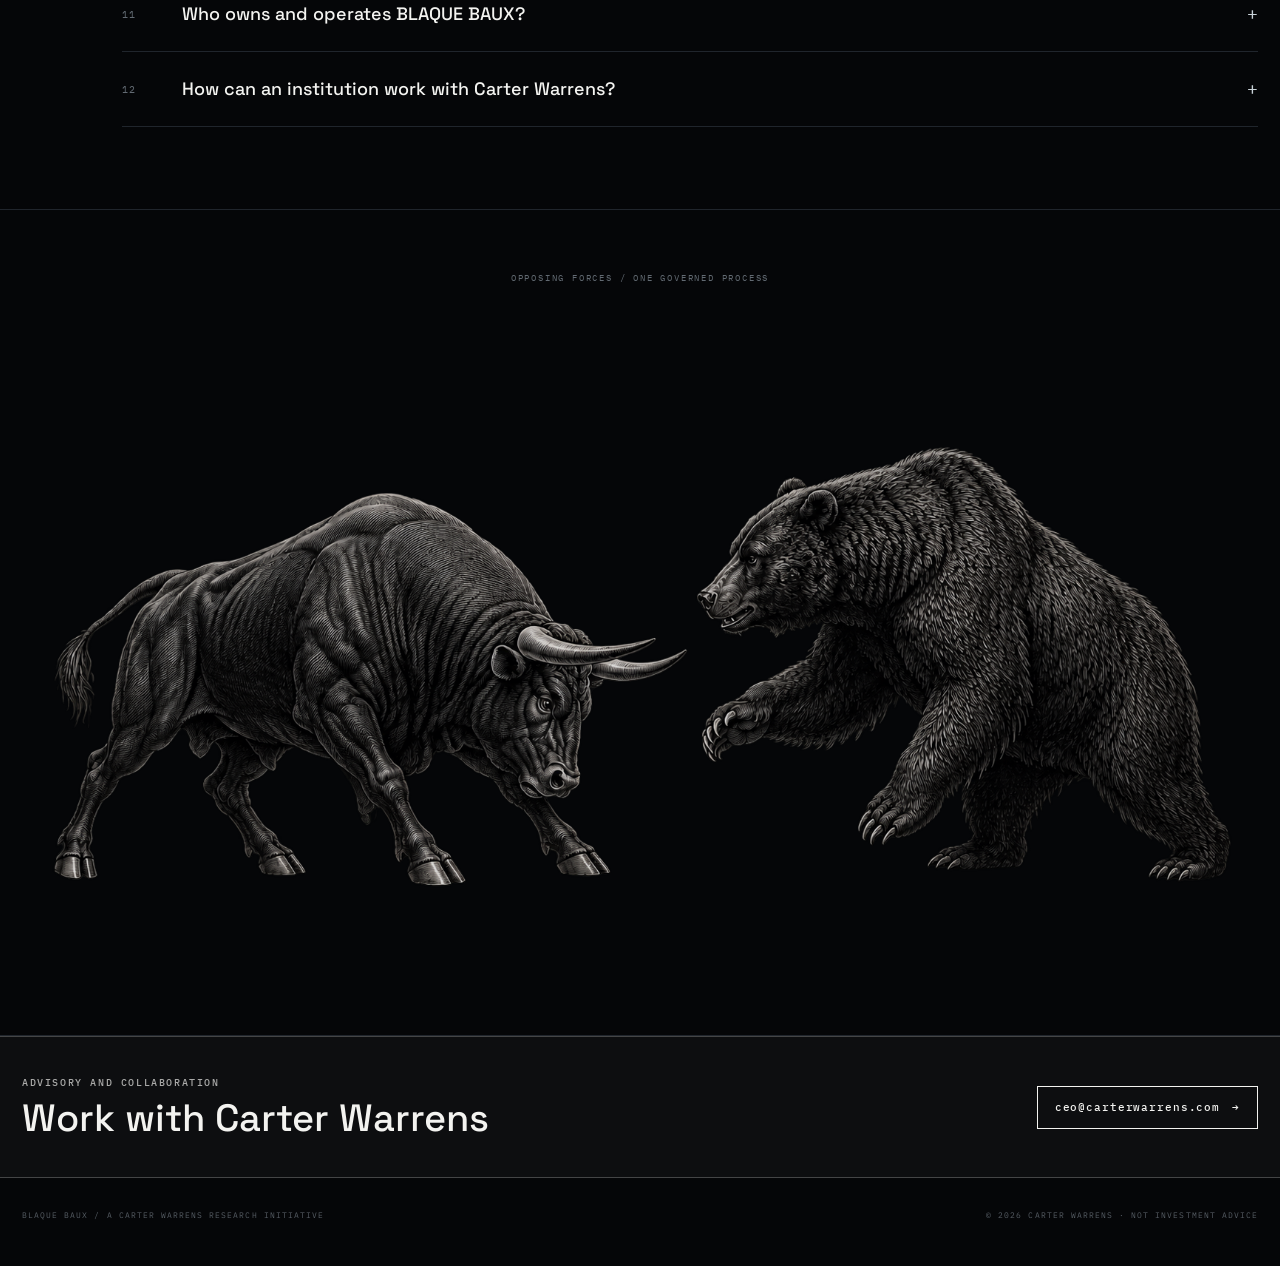
==== commit 7043e542: "Publish reviewed Bumble briefing infrastructure and compact site navigation" ====
--- a/about/index.html
+++ b/about/index.html
@@ -198,10 +198,12 @@
 @media(max-width:760px){.shell{width:min(100% - 24px,1480px)}.links{gap:12px}.links a{display:none}.links a:nth-child(2),.links a:nth-child(3),.links a:nth-child(4),.links a:last-child{display:block}.hero{padding:72px 0 62px}.hero-grid{margin-top:24px;gap:30px}.hero h1{font-size:clamp(58px,20vw,104px);letter-spacing:.1em}.section{padding:58px 0}.section-grid{grid-template-columns:1fr;gap:14px}.idx{padding-top:0}.deployment-proof{margin-top:26px;padding:20px}.deployment-proof span,.body p,.essay-copy p,.postmortem-intro p,.case dd,.capital-list li,.tenets span,.faq-answer{font-size:16px}.master-lesson{padding:20px;font-size:18px!important}.failure-standard{margin-bottom:52px}.case{padding:24px}.transparency{padding:22px}.transparency-actions{width:100%;display:grid}.transparency a{text-align:center}.capital-panel{padding:24px}.capital-grid{margin-top:28px}.capital-cta{max-width:none}.faq summary{grid-template-columns:30px minmax(0,1fr) 20px;gap:10px;padding:20px 0;font-size:16px}.faq-answer{margin:0 0 22px 40px}.market-duel-inner{padding:46px 12px 28px}.market-duel-label{font-size:8px;letter-spacing:.14em}.foot{display:block;line-height:2.1}}
 </style>
 <link rel="stylesheet" href="../assets/site-wide.css">
+<link rel="stylesheet" href="/assets/navigation.css">
+<script src="/assets/navigation.js" defer></script>
 </head>
 <body>
 
-<nav><div class="shell nav"><a class="brand" href="/">BLAQUE BAUX</a><div class="links"><a href="/corpus/">Corpus</a><a href="/labs/">Labs</a><a href="/capstone/">Capstone</a><a href="/block/">Block</a><a href="/tracker/">Tracker</a><a href="/toolkit/">Toolkit</a><a href="/bumble/">Bumble</a><a href="/about/">About</a><a href="https://github.com/blaquebaux" target="_blank" rel="noopener">GitHub ↗</a></div></div></nav>
+<nav class="bb-site-nav" aria-label="Site navigation"><div class="bb-nav-inner"><a class="bb-wordmark" href="/">BLAQUE BAUX</a><details class="bb-menu"><summary>Explore</summary><div class="bb-menu-panel"><a href="/">Home</a><a href="/start/">Start here</a><a href="/#system">System</a><a href="/corpus/">Corpus</a><a href="/labs/">Labs</a><a href="/capstone/">Capstone</a><a href="/block/">Block</a><a href="/tracker/">Tracker</a><a href="/toolkit/">Toolkit</a><a href="/bumble/">Bumble</a><a href="/about/" aria-current="page">About</a><a href="/#carter-warrens">Carter Warrens</a><a href="https://github.com/blaquebaux" target="_blank" rel="noopener noreferrer">GitHub ↗</a></div></details></div></nav>
 
 <header class="hero"><div class="shell">
   <div class="micro">About / a Carter Warrens research initiative</div>
--- a/assets/navigation.css
+++ b/assets/navigation.css
@@ -0,0 +1,15 @@
+/* Shared compact navigation; isolated from each research page's theme. */
+.bb-site-nav{position:sticky;top:0;z-index:100;width:100%;background:#080c10;color:#edf2f0;border-bottom:1px solid #30373d;backdrop-filter:blur(14px)}
+.bb-site-nav .bb-nav-inner{width:min(1500px,calc(100% - 32px));height:64px;margin:auto;display:flex;align-items:center;justify-content:space-between;gap:16px}
+.bb-site-nav .bb-wordmark{font:500 13px/1.4 "Space Grotesk",system-ui,sans-serif;letter-spacing:.26em;color:#edf2f0;text-decoration:none;white-space:nowrap}
+.bb-site-nav .bb-menu{position:relative;margin:0;font:11px/1.5 "IBM Plex Mono",monospace;letter-spacing:.08em;text-transform:uppercase}
+.bb-site-nav summary{cursor:pointer;list-style:none;padding:10px 14px;border:1px solid #505b62;border-radius:3px;user-select:none}
+.bb-site-nav summary::-webkit-details-marker{display:none}
+.bb-site-nav summary::after{content:" ▾";margin-left:10px}
+.bb-site-nav .bb-menu[open] summary::after{content:" ▴"}
+.bb-site-nav .bb-menu-panel{position:absolute;right:0;top:calc(100% + 8px);width:min(280px,calc(100vw - 32px));max-height:calc(100dvh - 90px);overflow:auto;padding:8px;background:#10171c;border:1px solid #43515a;border-radius:4px;box-shadow:0 12px 32px #0008;display:grid;gap:2px}
+.bb-site-nav .bb-menu-panel a{display:block;padding:9px 12px;font:11px/1.5 "IBM Plex Mono",monospace;letter-spacing:.06em;color:#e3ece7;text-decoration:none;border-radius:2px}
+.bb-site-nav .bb-menu-panel a:hover,.bb-site-nav .bb-menu-panel a[aria-current="page"]{background:#21352c;color:#8ff0ba}
+.bb-site-nav a:focus-visible,.bb-site-nav summary:focus-visible{outline:2px solid #8ff0ba;outline-offset:3px}
+body.bb-terminal-page>.bb-site-nav{margin:-30px -16px 22px;width:calc(100% + 32px)}
+@media(max-width:420px){.bb-site-nav .bb-wordmark{font-size:11px;letter-spacing:.18em}.bb-site-nav .bb-nav-inner{height:58px}}
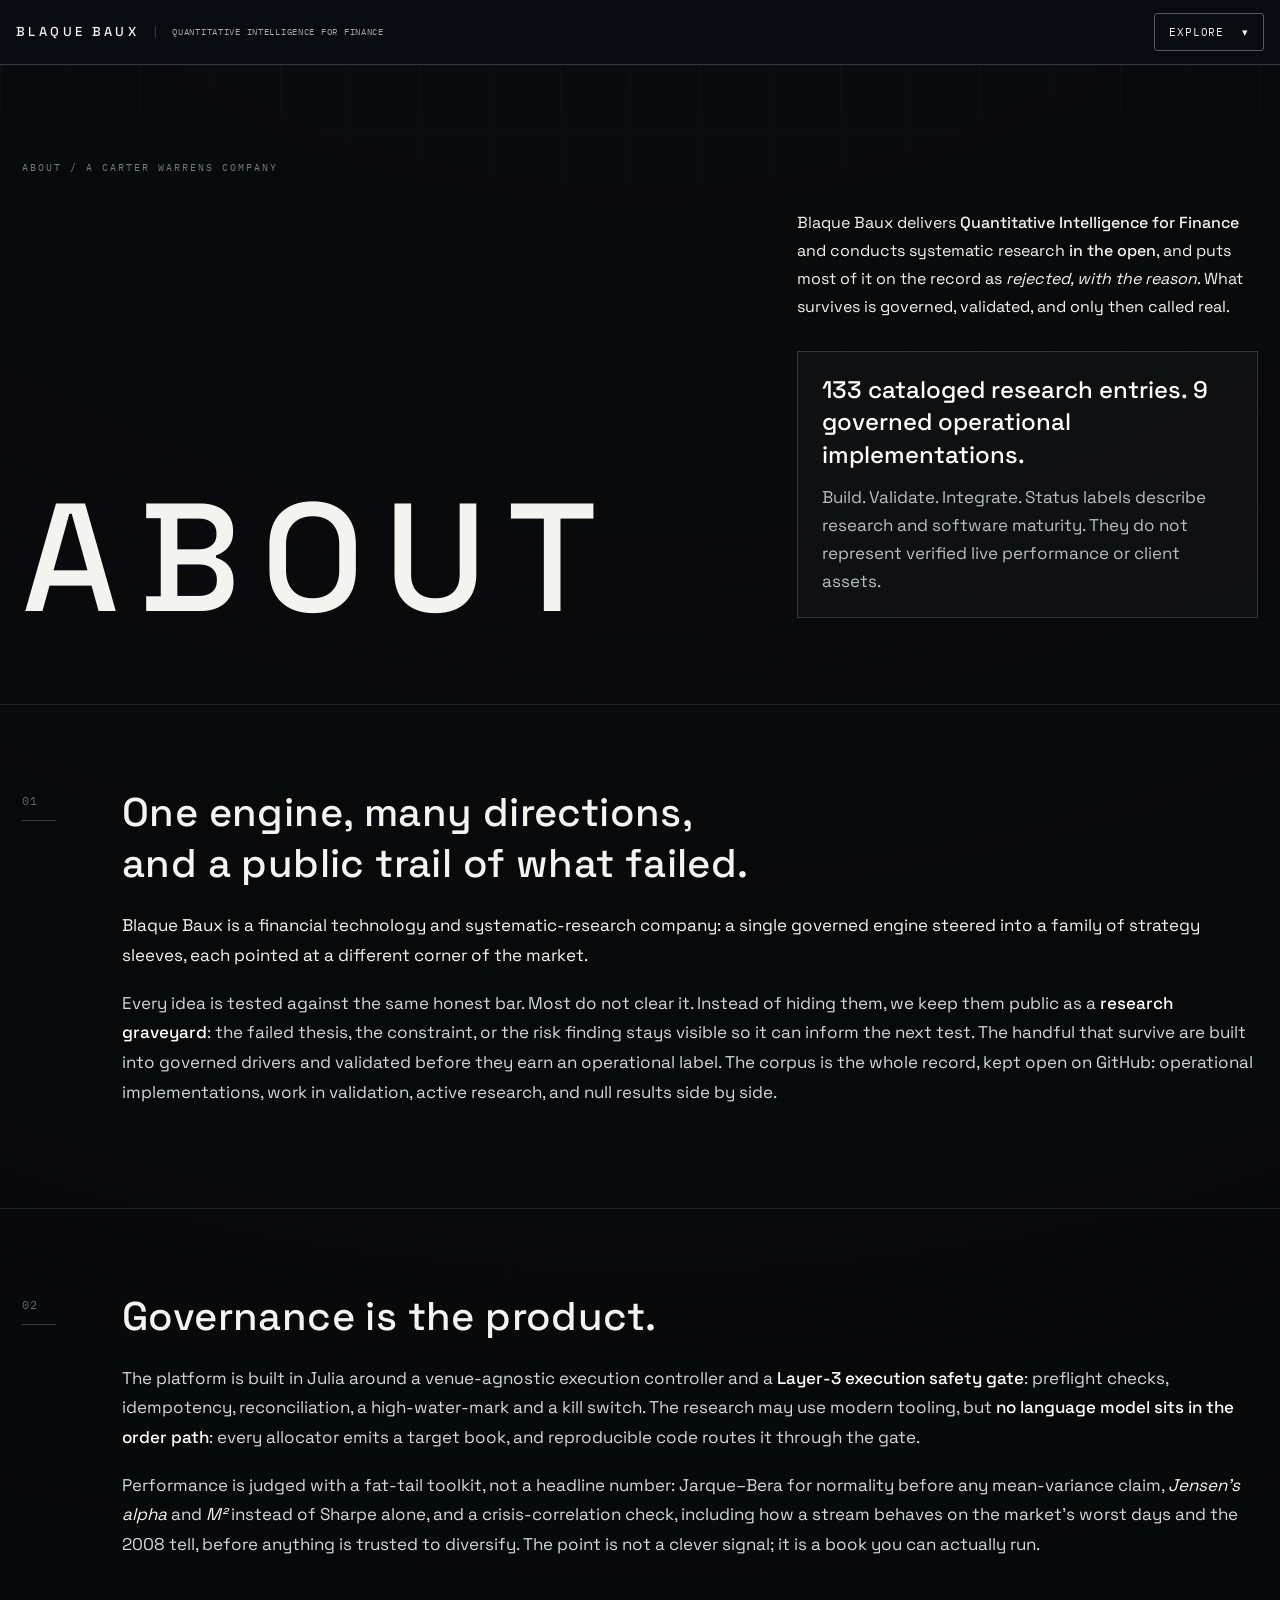
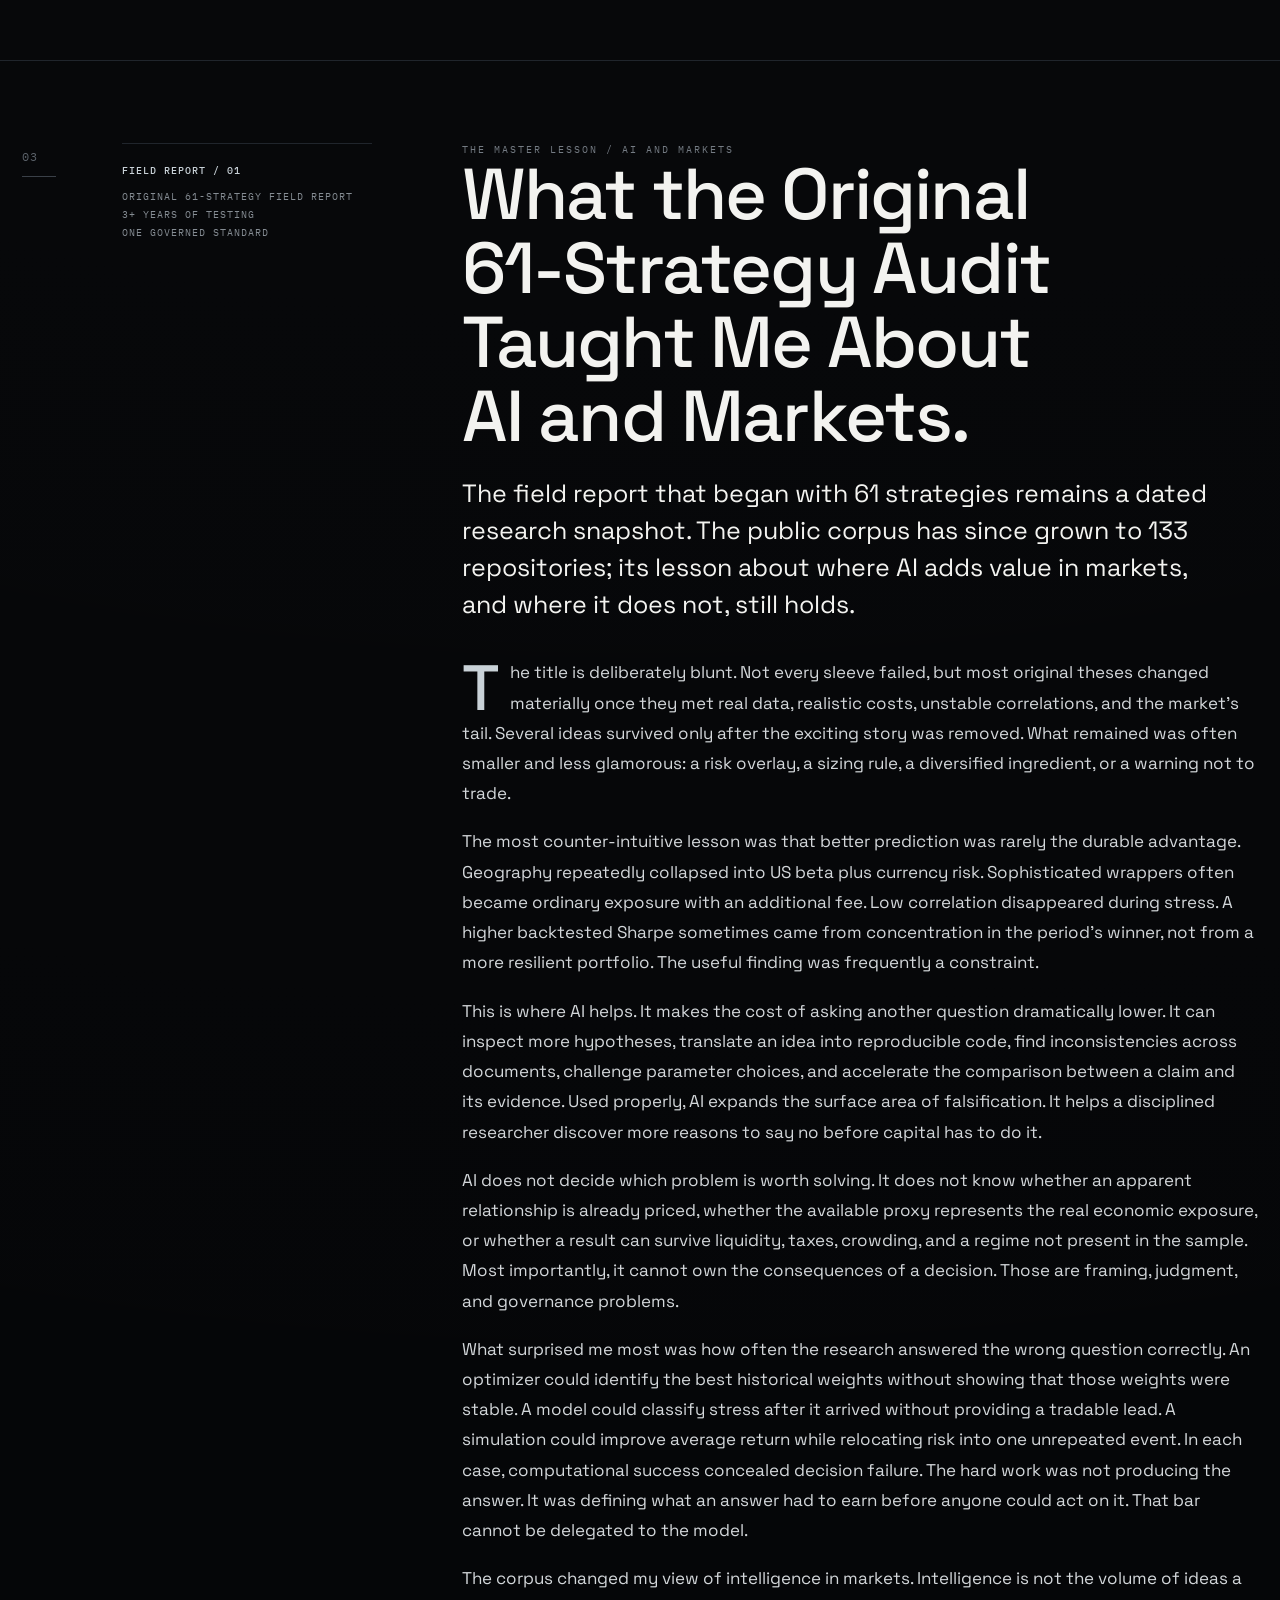
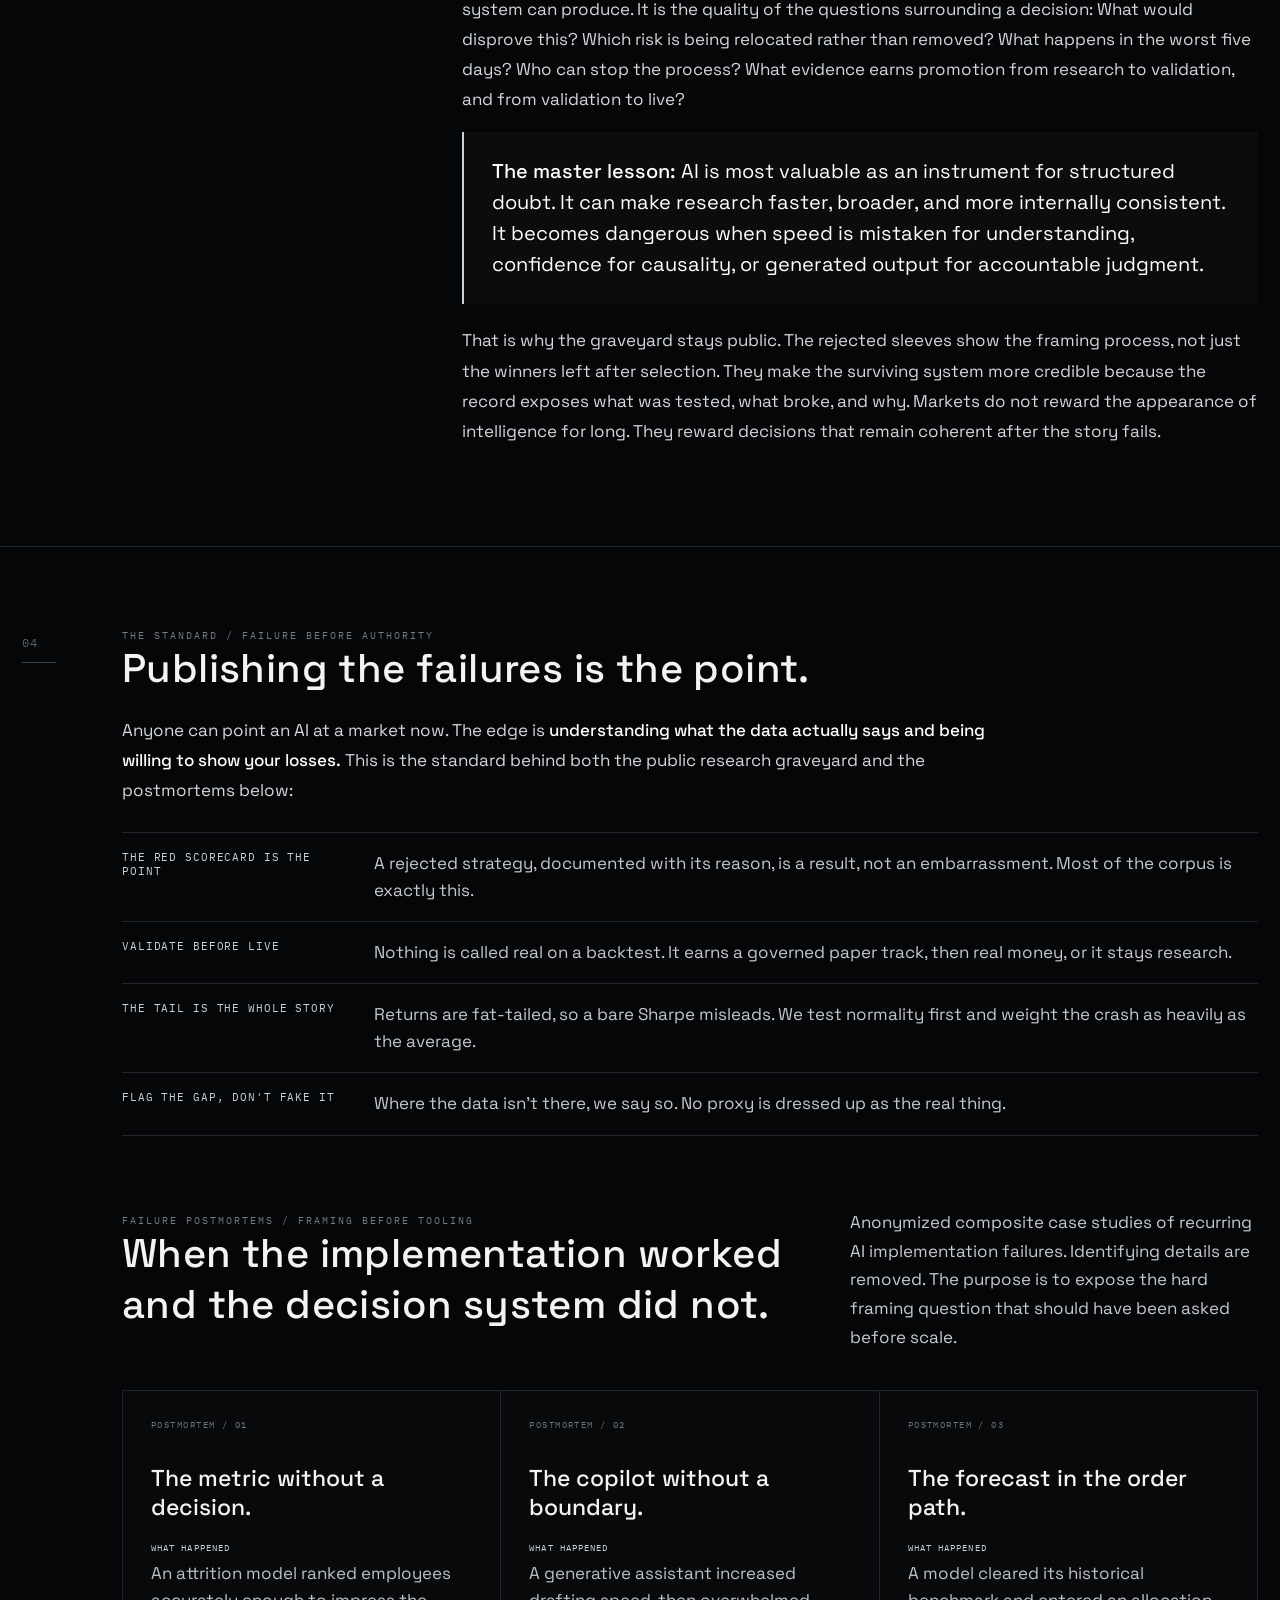
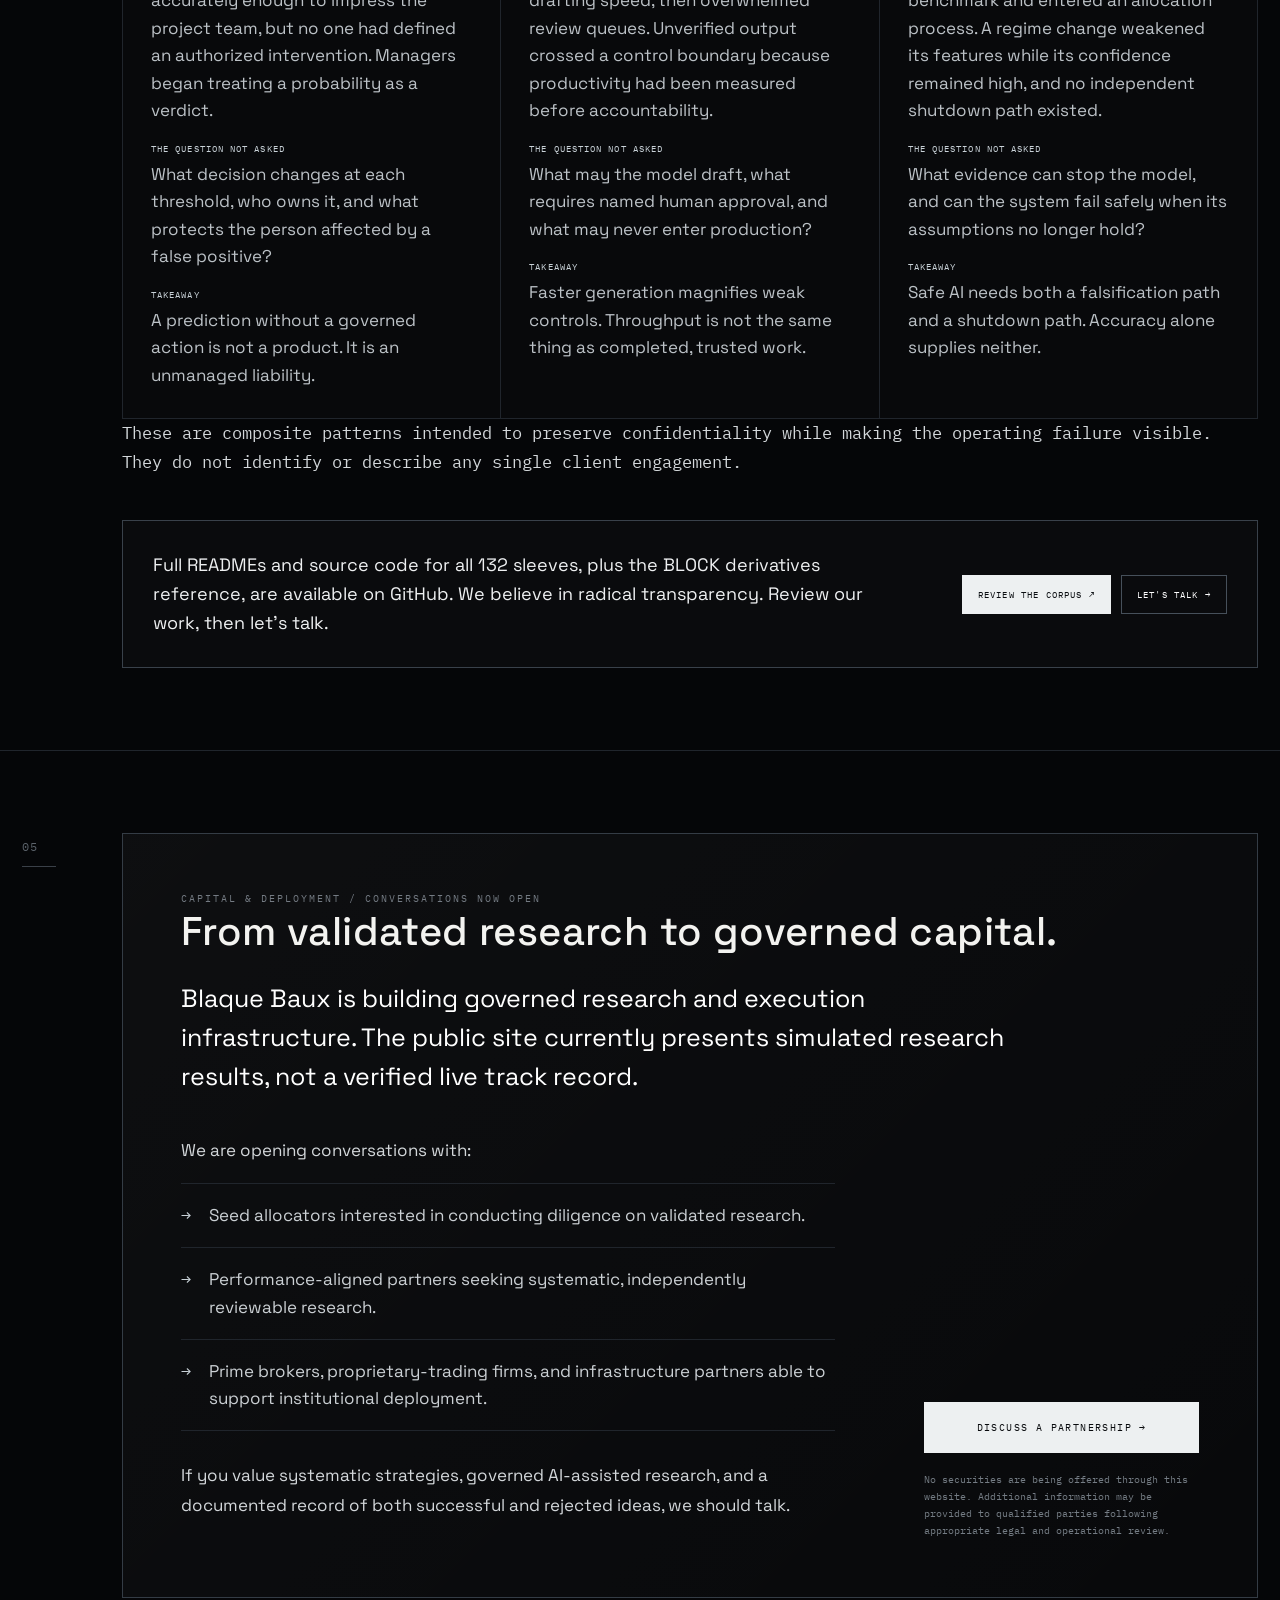
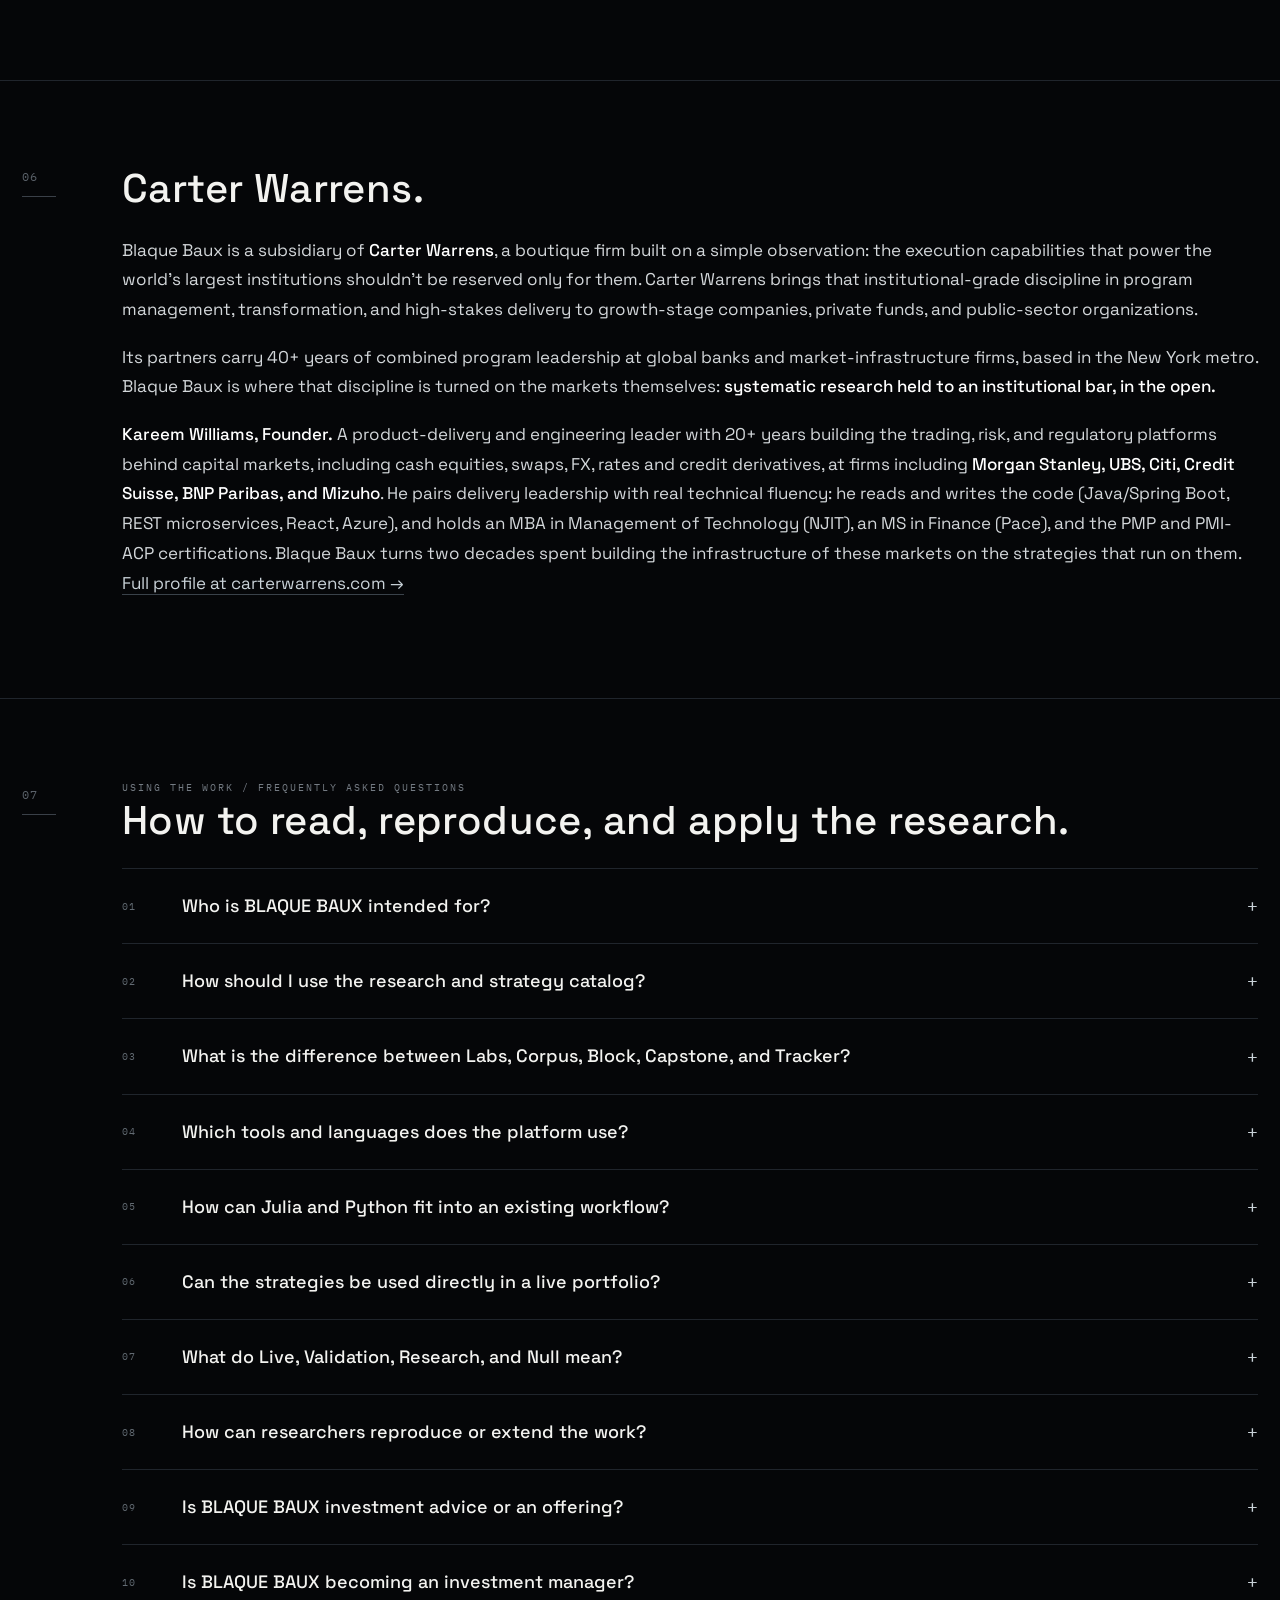
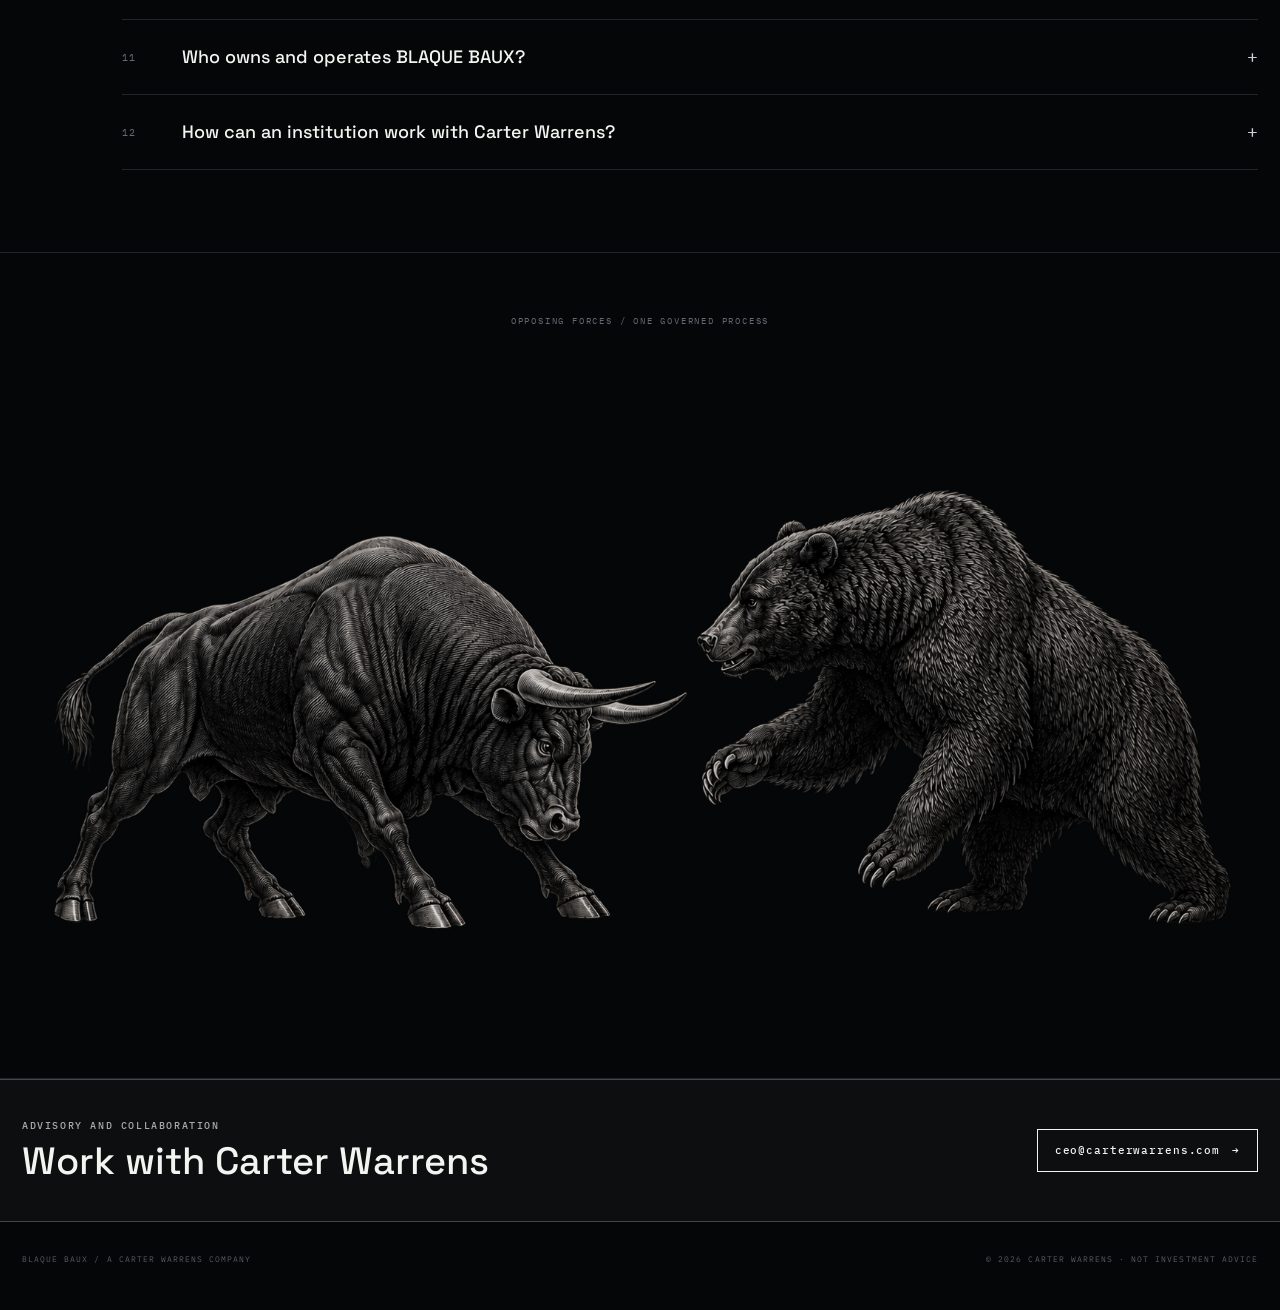
==== commit ea4b8c63: "Define v2 positioning and research provenance" ====
--- a/about/index.html
+++ b/about/index.html
@@ -6,7 +6,7 @@
 <title>About BLAQUE BAUX: Carter Warrens</title>
 <link rel="canonical" href="https://www.blaquebaux.com/about/">
 <link rel="icon" href="/favicon.svg" type="image/svg+xml">
-<meta name="description" content="Blaque Baux is Carter Warrens' open systematic-research initiative: 133 public research repositories, 9 governed live systems and paths, and 51 transparent null results.">
+<meta name="description" content="Blaque Baux is a Carter Warrens company providing Quantitative Intelligence for Finance through 133 cataloged research entries, governed implementations, and 51 transparent null results.">
 <meta name="author" content="Carter Warrens">
 <meta property="og:title" content="About BLAQUE BAUX: Carter Warrens">
 <meta property="og:description" content="Open systematic research, governed execution, and the discipline of publishing what didn't work.">
@@ -52,7 +52,7 @@
     {
       "@type": "Question",
       "name": "What do Live, Validation, Research, and Null mean?",
-      "acceptedAnswer": {"@type": "Answer", "text": "Live identifies work that has passed the project's governance requirements and is being tracked under its stated operating conditions. Validation identifies candidates under further observation. Research identifies active investigations. Null is the public graveyard for ideas that failed, lacked sufficient evidence, or were rejected for risk or implementation reasons."}
+      "acceptedAnswer": {"@type": "Answer", "text": "Live is a retained repository label for work that has passed the project.s software and research governance requirements. It does not mean verified actual performance. Validation identifies candidates under further observation. Research identifies active investigations. Null is the public graveyard for ideas that failed, lacked sufficient evidence, or were rejected for risk or implementation reasons."}
     },
     {
       "@type": "Question",
@@ -67,12 +67,12 @@
     {
       "@type": "Question",
       "name": "Is BLAQUE BAUX becoming an investment manager?",
-      "acceptedAnswer": {"@type": "Answer", "text": "BLAQUE BAUX is currently deploying proprietary capital across governed strategies and developing an attributable live track record. We intend to explore external-capital and performance-aligned partnerships once the appropriate investment structure, controls, service providers, and regulatory framework are in place. Qualified allocators and institutional partners are invited to begin a conversation."}
+      "acceptedAnswer": {"@type": "Answer", "text": "The public site documents research software, simulated results, and governance methods. It does not publish a verified live-performance record or represent that simulated results are actual account performance. Any future investment relationship would require separate legal, regulatory, operational, and diligence processes."}
     },
     {
       "@type": "Question",
       "name": "Who owns and operates BLAQUE BAUX?",
-      "acceptedAnswer": {"@type": "Answer", "text": "BLAQUE BAUX is a Carter Warrens research initiative founded by Kareem Williams. Carter Warrens provides the program-management, governance, transformation, and execution discipline behind the work."}
+      "acceptedAnswer": {"@type": "Answer", "text": "BLAQUE BAUX is a Carter Warrens company founded by Kareem Williams. Carter Warrens provides the program-management, governance, transformation, and execution discipline behind the work."}
     },
     {
       "@type": "Question",
@@ -203,19 +203,19 @@
 </head>
 <body>
 
-<nav class="bb-site-nav" aria-label="Site navigation"><div class="bb-nav-inner"><a class="bb-wordmark" href="/">BLAQUE BAUX</a><details class="bb-menu"><summary>Explore</summary><div class="bb-menu-panel"><a href="/">Home</a><a href="/start/">Start here</a><a href="/#system">System</a><a href="/corpus/">Corpus</a><a href="/labs/">Labs</a><a href="/capstone/">Capstone</a><a href="/block/">Block</a><a href="/tracker/">Tracker</a><a href="/toolkit/">Toolkit</a><a href="/bumble/">Bumble</a><a href="/about/" aria-current="page">About</a><a href="/#carter-warrens">Carter Warrens</a><a href="https://github.com/blaquebaux" target="_blank" rel="noopener noreferrer">GitHub ↗</a></div></details></div></nav>
+<nav class="bb-site-nav" aria-label="Site navigation"><div class="bb-nav-inner"><a class="bb-wordmark" href="/">BLAQUE BAUX</a><details class="bb-menu"><summary>Explore</summary><div class="bb-menu-panel"><a href="/">Home</a><a href="/start/">Start here</a><a href="/#system">System</a><a href="/corpus/">Corpus</a><a href="/analysis/">Analysis</a><a href="/labs/">Labs</a><a href="/capstone/">Capstone</a><a href="/block/">Block</a><a href="/tracker/">Tracker</a><a href="/toolkit/">Toolkit</a><a href="/bumble/">Bumble</a><a href="/about/" aria-current="page">About</a><a href="/#carter-warrens">Carter Warrens</a><a href="https://github.com/blaquebaux" target="_blank" rel="noopener noreferrer">GitHub ↗</a></div></details></div></nav>
 
 <header class="hero"><div class="shell">
-  <div class="micro">About / a Carter Warrens research initiative</div>
+  <div class="micro">About / a Carter Warrens Company</div>
   <div class="hero-grid">
     <h1>ABOUT</h1>
     <div class="hero-copy">
-      <p class="stand">Blaque Baux is where <b>Carter Warrens</b> does its systematic research <b>in the open</b>,
+      <p class="stand">Blaque Baux delivers <b>Quantitative Intelligence for Finance</b> and conducts systematic research <b>in the open</b>,
       and puts most of it on the record as <em>rejected, with the reason</em>. What survives is governed, validated,
       and only then called real.</p>
       <div class="deployment-proof">
-        <strong>133 public research repositories. 9 governed live systems and paths.</strong>
-        <span>Built at the intersection of AI-assisted research, economic fundamentals, and governed execution. Proprietary capital deployment is underway, with an attributable live track record now being established.</span>
+        <strong>133 cataloged research entries. 9 governed operational implementations.</strong>
+        <span>Build. Validate. Integrate. Status labels describe research and software maturity. They do not represent verified live performance or client assets.</span>
       </div>
     </div>
   </div>
@@ -225,13 +225,13 @@
   <div class="idx">01</div>
   <div class="body">
     <h2>One engine, many directions, and a public trail of what failed.</h2>
-    <p class="lead">Blaque Baux is an open, Julia-based systematic-research initiative: a single governed engine
+    <p class="lead">Blaque Baux is a financial technology and systematic-research company: a single governed engine
     steered into a family of strategy sleeves, each pointed at a different corner of the market.</p>
     <p>Every idea is tested against the same honest bar. Most do not clear it. Instead of hiding them, we
     keep them public as a <strong>research graveyard</strong>: the failed thesis, the constraint, or the risk
     finding stays visible so it can inform the next test. The handful that survive are built into governed
-    drivers and validated before they are ever described as live. The corpus is the whole record, kept open on
-    GitHub: live systems, work in validation, active research, and null results side by side.</p>
+    drivers and validated before they earn an operational label. The corpus is the whole record, kept open on
+    GitHub: operational implementations, work in validation, active research, and null results side by side.</p>
   </div>
 </div></section>
 
@@ -240,7 +240,7 @@
   <div class="body">
     <h2>Governance is the product.</h2>
     <p>The platform is built in Julia around a venue-agnostic execution controller and a <strong>Layer-3
-    live-money safety gate</strong>: preflight checks, idempotency, reconciliation, a high-water-mark and a
+    execution safety gate</strong>: preflight checks, idempotency, reconciliation, a high-water-mark and a
     kill switch. The research may use modern tooling, but <strong>no language model sits in the order path</strong>:
     every allocator emits a target book, and reproducible code routes it through the gate.</p>
     <p>Performance is judged with a fat-tail toolkit, not a headline number: Jarque–Bera for normality before
@@ -368,12 +368,12 @@
     <div class="capital-panel">
       <div class="micro">Capital &amp; deployment / conversations now open</div>
       <h2>From validated research to governed capital.</h2>
-      <p class="capital-lead">Blaque Baux is deploying proprietary capital through its governed live system and paths while establishing an attributable live track record.</p>
+      <p class="capital-lead">Blaque Baux is building governed research and execution infrastructure. The public site currently presents simulated research results, not a verified live track record.</p>
       <div class="capital-grid">
         <div>
           <p>We are opening conversations with:</p>
           <ul class="capital-list">
-            <li>Seed allocators interested in scaling validated live strategies.</li>
+            <li>Seed allocators interested in conducting diligence on validated research.</li>
             <li>Performance-aligned partners seeking systematic, independently reviewable research.</li>
             <li>Prime brokers, proprietary-trading firms, and infrastructure partners able to support institutional deployment.</li>
           </ul>
@@ -454,11 +454,11 @@
       </details>
       <details>
         <summary><span class="faq-num">10</span><span>Is BLAQUE BAUX becoming an investment manager?</span><span class="faq-mark">+</span></summary>
-        <div class="faq-answer">BLAQUE BAUX is currently deploying proprietary capital across governed strategies and developing an attributable live track record. We intend to explore external-capital and performance-aligned partnerships once the appropriate investment structure, controls, service providers, and regulatory framework are in place. Qualified allocators and institutional partners are invited to begin a conversation.</div>
+        <div class="faq-answer">The public site documents research software, simulated results, and governance methods. It does not publish a verified live-performance record or represent that simulated results are actual account performance. Any future investment relationship would require separate legal, regulatory, operational, and diligence processes.</div>
       </details>
       <details>
         <summary><span class="faq-num">11</span><span>Who owns and operates BLAQUE BAUX?</span><span class="faq-mark">+</span></summary>
-        <div class="faq-answer">BLAQUE BAUX is a Carter Warrens research initiative founded by Kareem Williams. Carter Warrens provides the program-management, governance, transformation, and execution discipline behind the work.</div>
+        <div class="faq-answer">BLAQUE BAUX is a Carter Warrens company founded by Kareem Williams. Carter Warrens provides the program-management, governance, transformation, and execution discipline behind the work.</div>
       </details>
       <details>
         <summary><span class="faq-num">12</span><span>How can an institution work with Carter Warrens?</span><span class="faq-mark">+</span></summary>
@@ -478,7 +478,7 @@
 <aside class="site-contact" aria-label="Contact Carter Warrens"><div class="site-contact-inner"><div><span class="site-contact-label">Advisory and collaboration</span><span class="site-contact-title">Work with Carter Warrens</span></div><a class="site-contact-link" href="mailto:ceo@carterwarrens.com"><span>ceo@carterwarrens.com</span><span>→</span></a></div></aside>
 
 <footer><div class="shell foot">
-  <span>BLAQUE BAUX / A CARTER WARRENS RESEARCH INITIATIVE</span>
+  <span>BLAQUE BAUX / A CARTER WARRENS COMPANY</span>
   <span>© 2026 CARTER WARRENS · NOT INVESTMENT ADVICE</span>
 </div></footer>
 
--- a/assets/navigation.css
+++ b/assets/navigation.css
@@ -2,6 +2,7 @@
 .bb-site-nav{position:sticky;top:0;z-index:100;width:100%;background:#080c10;color:#edf2f0;border-bottom:1px solid #30373d;backdrop-filter:blur(14px)}
 .bb-site-nav .bb-nav-inner{width:min(1500px,calc(100% - 32px));height:64px;margin:auto;display:flex;align-items:center;justify-content:space-between;gap:16px}
 .bb-site-nav .bb-wordmark{font:500 13px/1.4 "Space Grotesk",system-ui,sans-serif;letter-spacing:.26em;color:#edf2f0;text-decoration:none;white-space:nowrap}
+.bb-site-nav .bb-positioning{margin-right:auto;padding-left:16px;border-left:1px solid #30373d;font:9px/1.4 "IBM Plex Mono",monospace;letter-spacing:.08em;text-transform:uppercase;color:#9ca8a2;white-space:nowrap}
 .bb-site-nav .bb-menu{position:relative;margin:0;font:11px/1.5 "IBM Plex Mono",monospace;letter-spacing:.08em;text-transform:uppercase}
 .bb-site-nav summary{cursor:pointer;list-style:none;padding:10px 14px;border:1px solid #505b62;border-radius:3px;user-select:none}
 .bb-site-nav summary::-webkit-details-marker{display:none}
@@ -12,4 +13,5 @@
 .bb-site-nav .bb-menu-panel a:hover,.bb-site-nav .bb-menu-panel a[aria-current="page"]{background:#21352c;color:#8ff0ba}
 .bb-site-nav a:focus-visible,.bb-site-nav summary:focus-visible{outline:2px solid #8ff0ba;outline-offset:3px}
 body.bb-terminal-page>.bb-site-nav{margin:-30px -16px 22px;width:calc(100% + 32px)}
+@media(max-width:760px){.bb-site-nav .bb-positioning{display:none}}
 @media(max-width:420px){.bb-site-nav .bb-wordmark{font-size:11px;letter-spacing:.18em}.bb-site-nav .bb-nav-inner{height:58px}}
